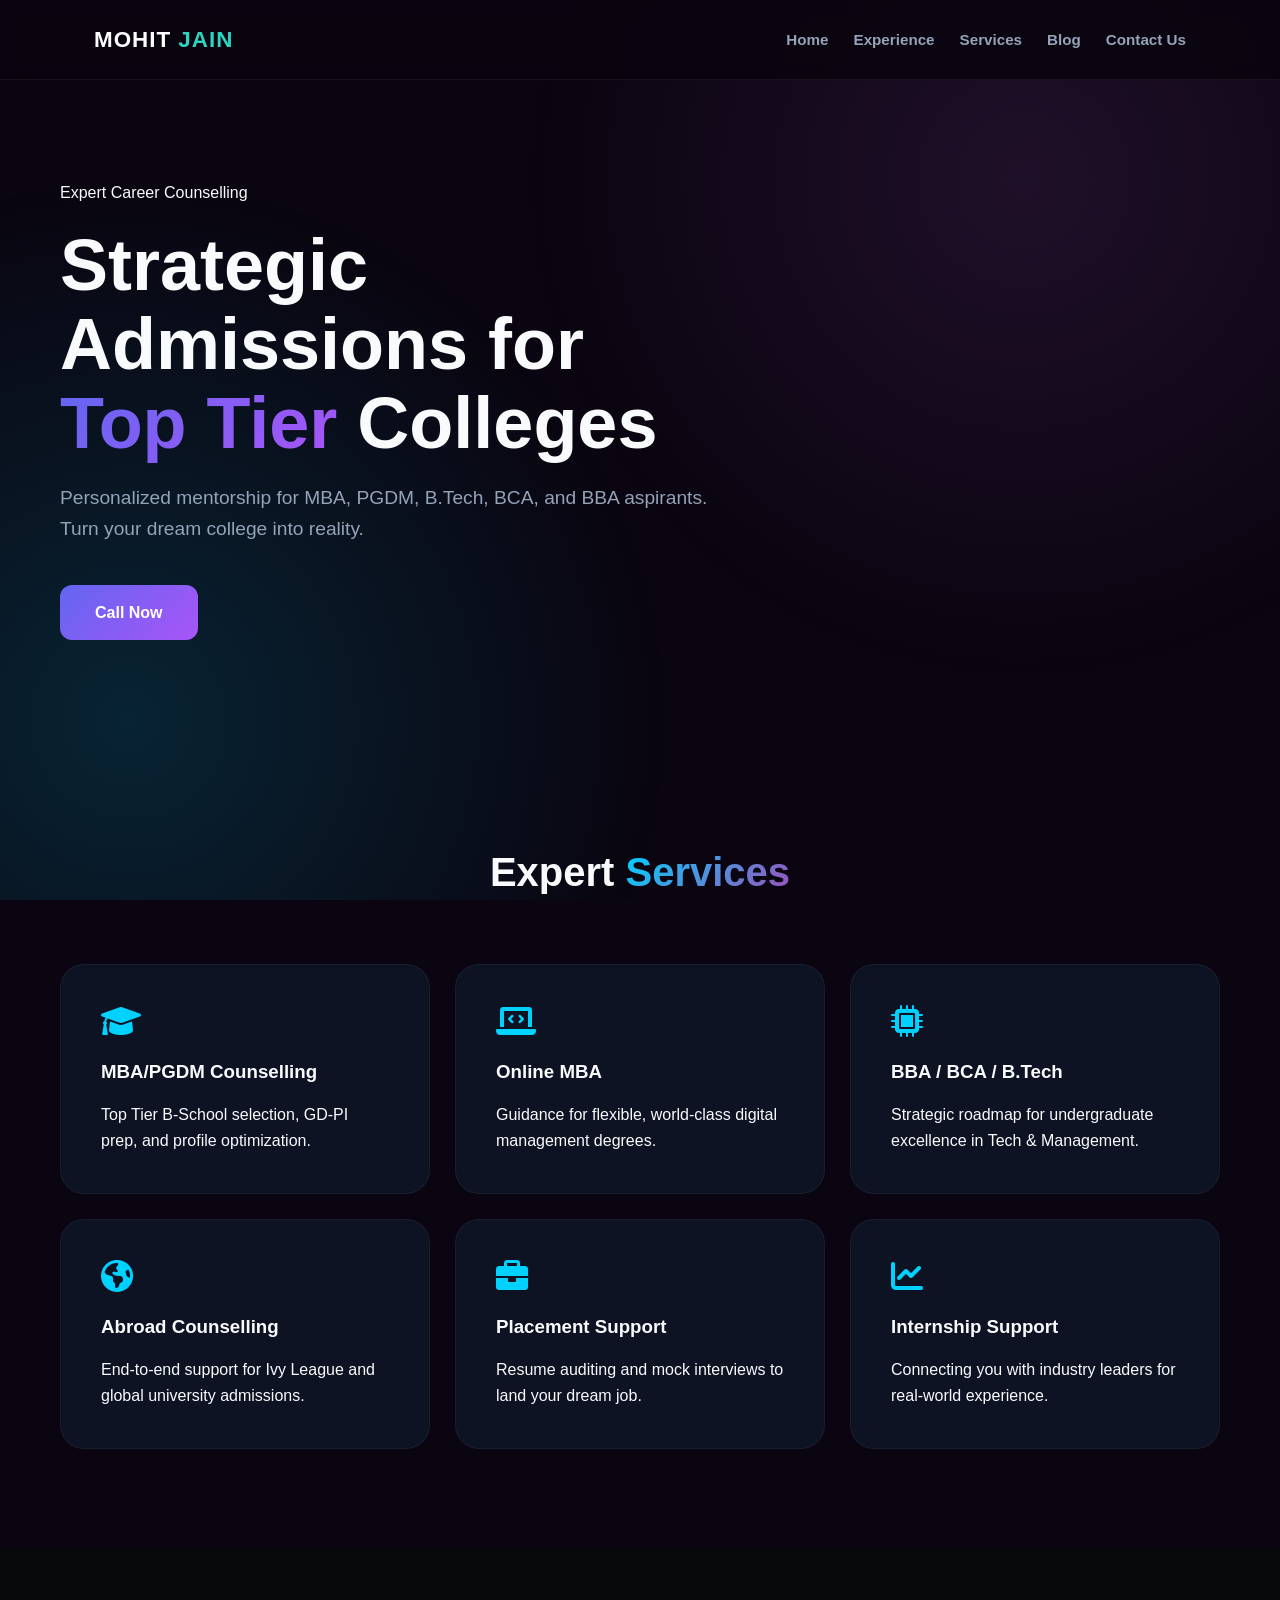
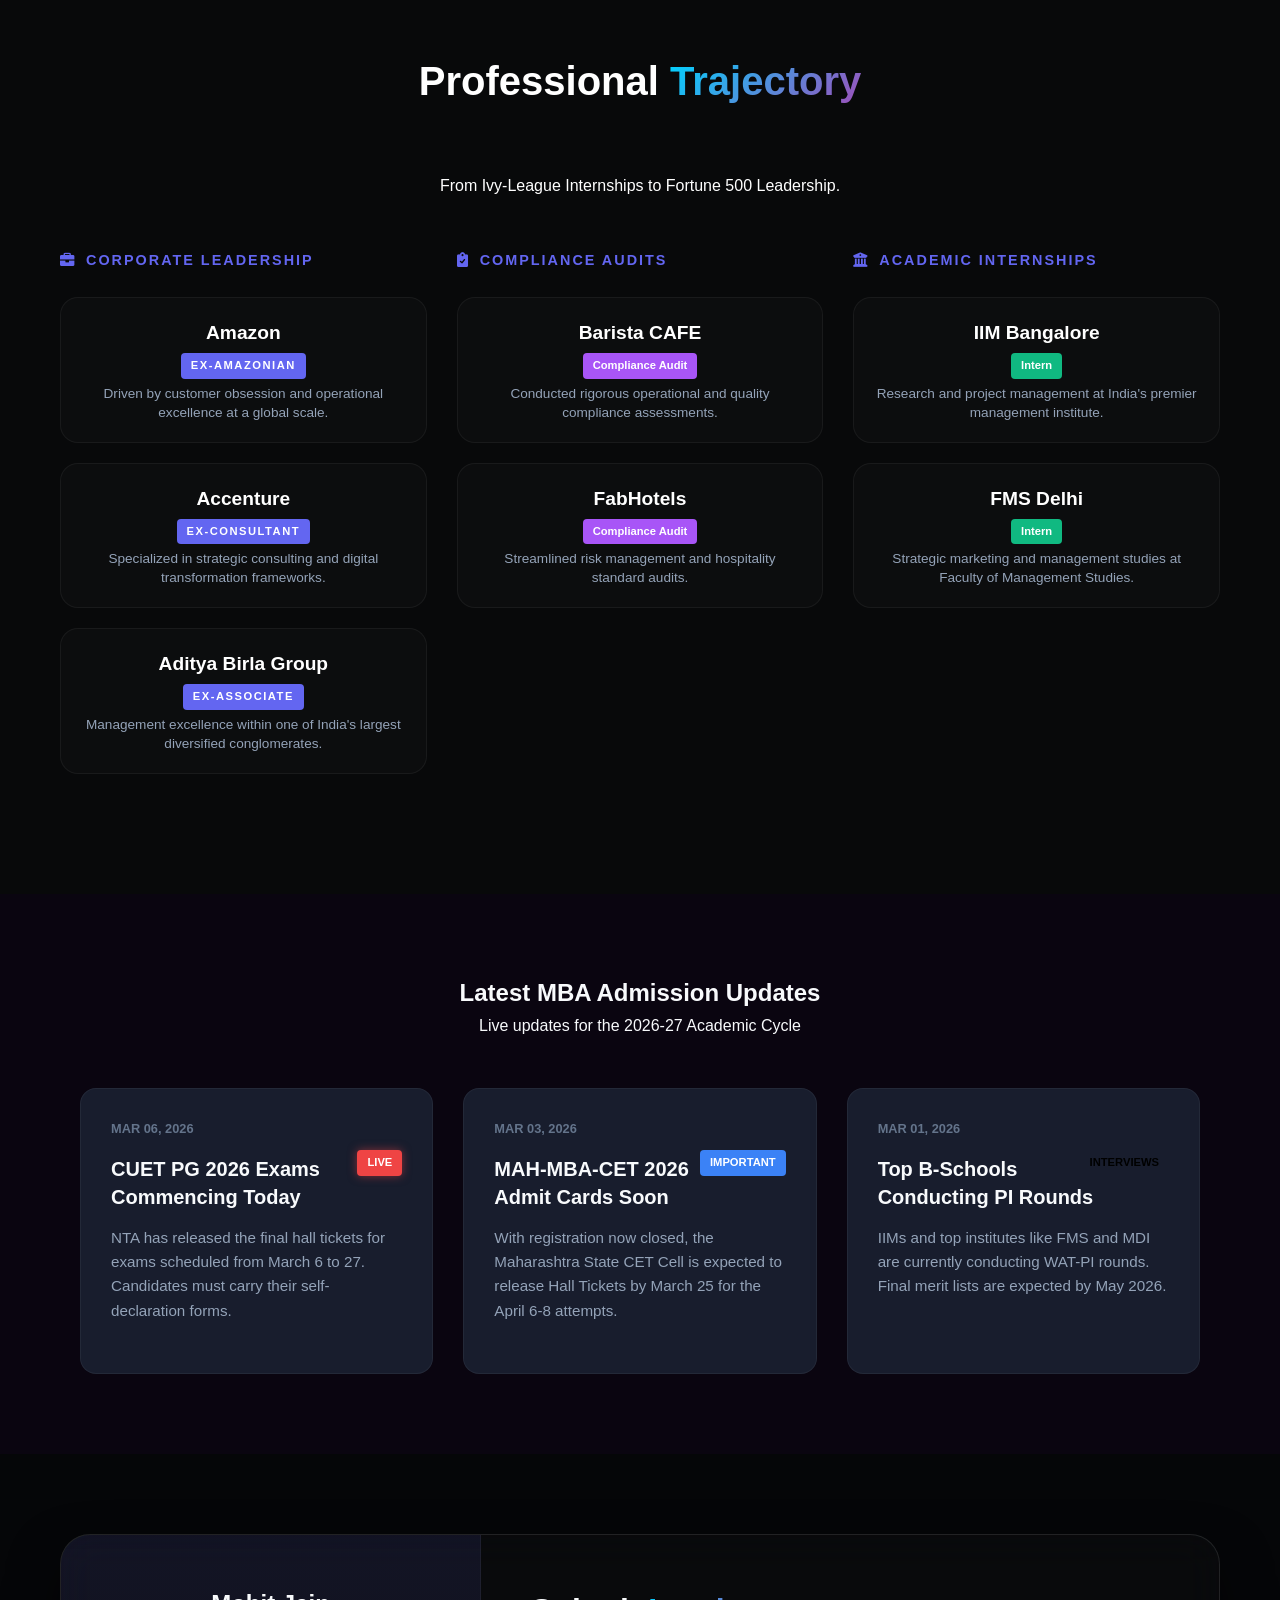
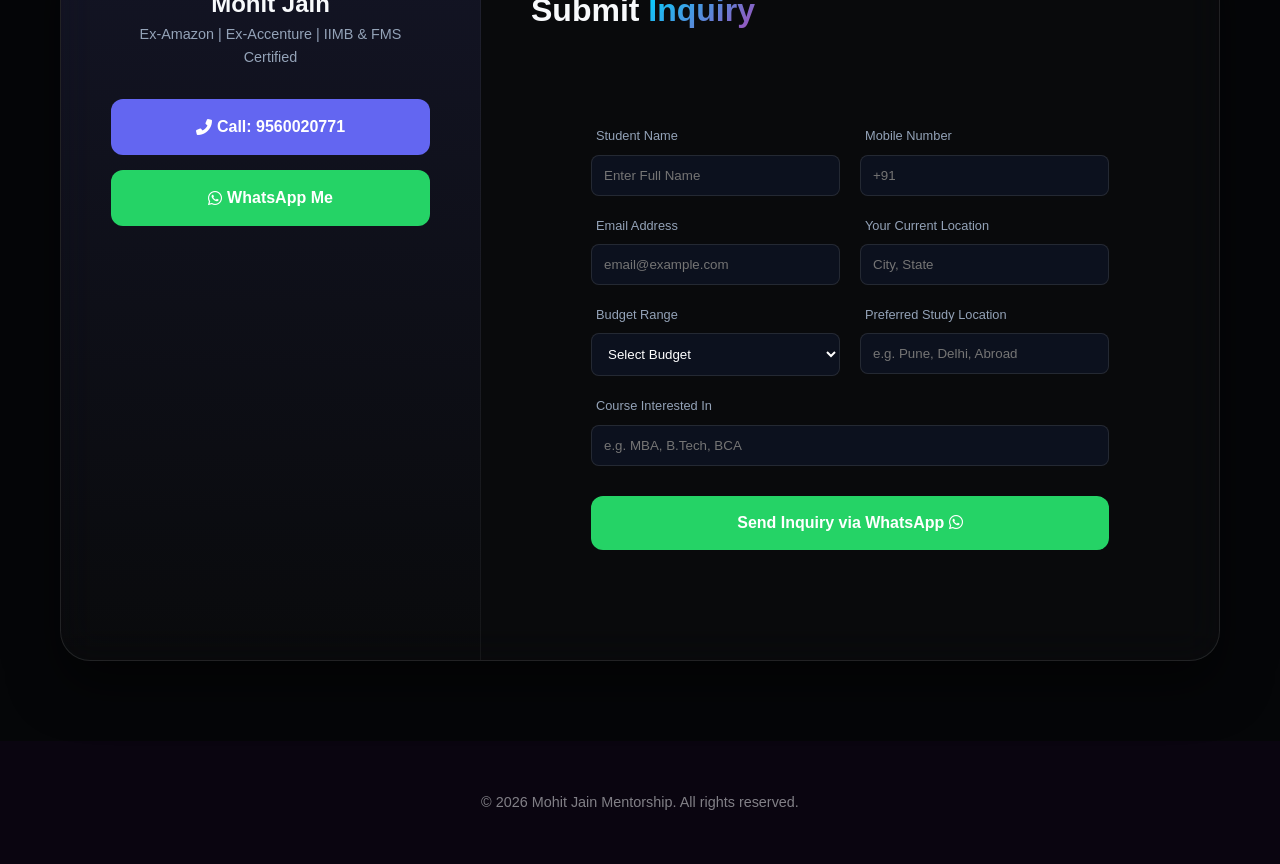
==== index.html @ 90577b5c "Update index.html" ====
<!DOCTYPE html>
<html lang="en">
    <head>

<meta name="google-site-verification" content="VtbkyLQbm3-zmRTog4x3I3AQOaRgI71Yr7SW2lyoCfs" />    <meta charset="UTF-8">
    <meta name="viewport" content="width=device-width, initial-scale=1.0">
    <link rel="stylesheet" href="style.css">
</head>
<head>
   <meta charset="UTF-8">
    <meta name="viewport" content="width=device-width, initial-scale=1.0">
    
    <title>Mohit Jain | MBA Admission Counselling 2026</title>
    <meta name="description" content="Expert MBA admission counselling by Mohit Jain. Get latest updates on CUET PG, MHCET, and top colleges in Jaipur & Gurgaon. Start your MBA journey today!">
    
    <link rel="stylesheet" href="style.css">
</head>
<body>
    </body>
</html>

        <!-- Open Graph -->
        <meta property="og:title" content="Mohit Jain | PTop MBA Admissions Mentor & Counselling 2026`>
        <meta property="og:description" content="Personalized admissions mentorship for MBA, PGDM, B.Tech and BBA aspirants.">
        <meta property="og:image" content="assets/og-home.png">
        <meta property="og:url" content="https://example.com/">
        <meta property="og:type" content="website">

        <!-- Twitter Card -->
        <meta name="twitter:card" content="summary_large_image">
        <meta name="twitter:title" content="Mohit Jain | Top MBA Admissions Mentor & Counselling 2026`">
        <meta name="twitter:description" content="Personalized admissions mentorship for MBA, PGDM, B.Tech and BBA aspirants.">
        <meta name="twitter:image" content="assets/og-home.png">

        <!-- JSON-LD Person -->
        <script type="application/ld+json">
        {
            "@context": "https://schema.org",
            "@type": "Person",
            "name": "Mohit Jain",
            "url": "https://example.com",
            "jobTitle": "Admissions Mentor",
            "sameAs": ["https://www.linkedin.com/in/your-profile"]
        }
        </script>
</head>

    
      <nav class="navbar">
    <div class="nav-container">
        <a href="#home" class="logo">MOHIT<span> JAIN</span></a>

        <div class="menu-btn" id="menu-btn">
            <div class="menu-btn__burger"></div>
        </div>

        <ul class="nav-links" id="nav-links">
            <li><a href="#home" class="nav-item">Home</a></li>
            <li><a href="#experience" class="nav-item">Experience</a></li>
            <li><a href="#services" class="nav-item">Services</a></li>
            <li><a href="blog.html" class="nav-item">Blog</a></li>
            <li><a href="#contact" class="nav-item">Contact Us</a></li>
        </ul>
    </div>
</nav>

<div class="overlay" id="overlay"></div>


    <header id="home" class="hero">
        <div class="container hero-grid">
            <div class="hero-text">
                <span class="badge">Expert Career Counselling</span>
                <h1>Strategic Admissions for <span class="gradient-text">Top Tier</span> Colleges</h1>
                <p>Personalized mentorship for MBA, PGDM, B.Tech, BCA, and BBA aspirants. Turn your dream college into reality.</p>
                <div class="cta-group">
                    <a href="tel:9560020771" class="btn-main">Call Now</a>
                </div>
           
            </div>
        </div>
    </header>

    <!DOCTYPE html>
<html lang="en">
<head>
    <meta charset="UTF-8">
    <meta name="viewport" content="width=device-width, initial-scale=1.0">
    <title>Mohit Jain | Elite Admissions Mentor</title>
    <link rel="stylesheet" href="style.css">
    <link href="https://cdnjs.cloudflare.com/ajax/libs/font-awesome/6.0.0/css/all.min.css" rel="stylesheet">
</head>
<body>
    
    <div class="glow-overlay"></div>
    <section id="services" class="services">
        <div class="container">
            <h2 class="section-title">Expert <span class="text-gradient">Services</span></h2>
            <div class="service-grid">
                <div class="service-card">
                    <i class="fas fa-graduation-cap"></i>
                    <h3>MBA/PGDM Counselling</h3>
                    <p>Top Tier B-School selection, GD-PI prep, and profile optimization.</p>
                </div>
                <div class="service-card">
                    <i class="fas fa-laptop-code"></i>
                    <h3>Online MBA</h3>
                    <p>Guidance for flexible, world-class digital management degrees.</p>
                </div>
                <div class="service-card">
                    <i class="fas fa-microchip"></i>
                    <h3>BBA / BCA / B.Tech</h3>
                    <p>Strategic roadmap for undergraduate excellence in Tech & Management.</p>
                </div>
                <div class="service-card">
                    <i class="fas fa-globe-americas"></i>
                    <h3>Abroad Counselling</h3>
                    <p>End-to-end support for Ivy League and global university admissions.</p>
                </div>
                <div class="service-card">
                    <i class="fas fa-briefcase"></i>
                    <h3>Placement Support</h3>
                    <p>Resume auditing and mock interviews to land your dream job.</p>
                </div>
                <div class="service-card">
                    <i class="fas fa-chart-line"></i>
                    <h3>Internship Support</h3>
                    <p>Connecting you with industry leaders for real-world experience.</p>
                </div>
            </div>
        </div>
    </section>
<section id="experience" class="exp-section">
    <div class="container">
        <div class="section-header">
            <h2 class="section-title">Professional <span class="text-gradient">Trajectory</span></h2>
            <p>From Ivy-League Internships to Fortune 500 Leadership.</p>
        </div>

        <div class="exp-container">
            <div class="exp-group">
                <h3 class="group-label"><i class="fas fa-briefcase"></i> Corporate Leadership</h3>
                
                <div class="exp-card glass">
                    <div class="exp-info">
                        <h4>Amazon</h4>
                        <span class="role-tag">Ex-Amazonian</span>
                        <p>Driven by customer obsession and operational excellence at a global scale.</p>
                    </div>
                </div>

                <div class="exp-card glass">
                    <div class="exp-info">
                        <h4>Accenture</h4>
                        <span class="role-tag">Ex-Consultant</span>
                        <p>Specialized in strategic consulting and digital transformation frameworks.</p>
                    </div>
                </div>

                <div class="exp-card glass">
                    <div class="exp-info">
                        <h4>Aditya Birla Group</h4>
                        <span class="role-tag">Ex-Associate</span>
                        <p>Management excellence within one of India's largest diversified conglomerates.</p>
                    </div>
                </div>
            </div>

            <div class="exp-group">
                <h3 class="group-label"><i class="fas fa-clipboard-check"></i> Compliance Audits</h3>
                
                <div class="exp-card glass">
                    <div class="exp-info">
                        <h4>Barista CAFE</h4>
                        <span class="audit-tag">Compliance Audit</span>
                        <p>Conducted rigorous operational and quality compliance assessments.</p>
                    </div>
                </div>

                <div class="exp-card glass">
                    <div class="exp-info">
                        <h4>FabHotels</h4>
                        <span class="audit-tag">Compliance Audit</span>
                        <p>Streamlined risk management and hospitality standard audits.</p>
                    </div>
                </div>
            </div>

            <div class="exp-group">
                <h3 class="group-label"><i class="fas fa-university"></i> Academic Internships</h3>
                
                <div class="exp-card glass">
                    <div class="exp-info">
                        <h4>IIM Bangalore</h4>
                        <span class="intern-tag">Intern</span>
                        <p>Research and project management at India's premier management institute.</p>
                    </div>
                </div>

                <div class="exp-card glass">
                    <div class="exp-info">
                        <h4>FMS Delhi</h4>
                        <span class="intern-tag">Intern</span>
                        <p>Strategic marketing and management studies at Faculty of Management Studies.</p>
                    </div>
                </div>
            </div>

        </div>
    </div>
</section>

<section id="news" class="news-section">
    <div class="container">
        <div class="news-title">
            <h2>Latest MBA Admission Updates</h2>
            <p>Live updates for the 2026-27 Academic Cycle</p>
        </div>

        <div class="news-grid">
            <div class="news-card">
                <div class="news-date">MAR 06, 2026</div>
                <span class="news-tag urgent">Live</span>
                <h3>CUET PG 2026 Exams Commencing Today</h3>
                <p>NTA has released the final hall tickets for exams scheduled from March 6 to 27. Candidates must carry their self-declaration forms.</p>
            </div>

            <div class="news-card">
                <div class="news-date">MAR 03, 2026</div>
                <span class="news-tag info">Important</span>
                <h3>MAH-MBA-CET 2026 Admit Cards Soon</h3>
                <p>With registration now closed, the Maharashtra State CET Cell is expected to release Hall Tickets by March 25 for the April 6-8 attempts.</p>
            </div>

            <div class="news-card">
                <div class="news-date">MAR 01, 2026</div>
                <span class="news-tag interview">Interviews</span>
                <h3>Top B-Schools Conducting PI Rounds</h3>
                <p>IIMs and top institutes like FMS and MDI are currently conducting WAT-PI rounds. Final merit lists are expected by May 2026.</p>
            </div>
        </div>
    </div>
                </div>
            </div>

        </div>
    </div>
</section>
</body>

</html>


<section id="contact" class="contact-section">
    <div class="container">
        <div class="glass-wrapper">
            
            <div class="mentor-sidebar">
                <div class="mentor-profile-img">
                </div>
                
                <h2>Mohit Jain</h2>
                <p class="mentor-tag">Ex-Amazon | Ex-Accenture | IIMB & FMS Certified</p>
                
                <div class="action-buttons">
                    <a href="tel:9560020771" class="btn-call">
                        <i class="fas fa-phone-alt"></i> Call: 9560020771
                    </a>
                    <a href="https://wa.me/919560020771" class="btn-whatsapp">
                        <i class="fab fa-whatsapp"></i> WhatsApp Me
                    </a>
                </div>
            </div>

            <div class="form-container">
                <h3>Submit <span class="text-gradient">Inquiry</span></h3>
                <form id="inquiryForm" class="inquiry-form">
                    <div class="form-grid">
                        <div class="input-group">
                            <label>Student Name</label>
                            <input type="text" id="name" placeholder="Enter Full Name" required>
                        </div>
                        <div class="input-group">
                            <label>Mobile Number</label>
                            <input type="tel" id="mobile" placeholder="+91" required>
                        </div>
                        <div class="input-group">
                            <label>Email Address</label>
                            <input type="email" id="email" placeholder="email@example.com" required>
                        </div>
                        <div class="input-group">
                            <label>Your Current Location</label>
                            <input type="text" id="location" placeholder="City, State" required>
                        </div>
                        <div class="input-group">
                            <label>Budget Range</label>
                            <select id="budget" required>
                                <option value="" disabled selected>Select Budget</option>
                                <option value="0-5 LACS">0 - 5 LACS</option>
                                <option value="5-10 LACS">5 - 10 LACS</option>
                                <option value="10 LACS AND ABOVE">10 LACS AND ABOVE</option>
                            </select>
                        </div>
                        <div class="input-group">
                            <label>Preferred Study Location</label>
                            <input type="text" id="prefLocation" placeholder="e.g. Pune, Delhi, Abroad">
                        </div>
                    </div>
                    <div class="input-group full-width">
                        <label>Course Interested In</label>
                        <input type="text" id="course" placeholder="e.g. MBA, B.Tech, BCA" required>
                    </div>

                    <button type="button" onclick="sendWhatsApp()" class="btn-submit">
                        Send Inquiry via WhatsApp <i class="fab fa-whatsapp"></i>
                    </button>
                </form>
            </div>

        </div>
    </div>
</section>

<script>
function sendWhatsApp() {
    const name = document.getElementById('name').value;
    const mobile = document.getElementById('mobile').value;
    const email = document.getElementById('email').value;
    const location = document.getElementById('location').value;
    const budget = document.getElementById('budget').value;
    const prefLocation = document.getElementById('prefLocation').value;
    const course = document.getElementById('course').value;

    if(!name || !mobile || !course) {
        alert("Please fill in the required fields.");
        return;
    }

    const message = `*New Inquiry for Mohit Jain*%0A` +
                    `----------------------------%0A` +
                    `*Name:* ${name}%0A` +
                    `*Mobile:* ${mobile}%0A` +
                    `*Email:* ${email}%0A` +
                    `*Location:* ${location}%0A` +
                    `*Budget:* ${budget}%0A` +
                    `*Pref. Location:* ${prefLocation}%0A` +
                    `*Course:* ${course}`;

    window.open(`https://wa.me/919560020771?text=${message}`, '_blank');
}


</script>
    <footer>
        <p>&copy; 2026 Mohit Jain Mentorship. All rights reserved.</p>
    </footer>

</body>
</html>
---- style.css ----
:root {
    --bg-dark: #0f172a;
    --card-bg: rgba(30, 41, 59, 0.7);
    --primary: #6366f1;
    --secondary: #a855f7;
    --text-main: #f1f5f9;
    --accent-gradient: linear-gradient(135deg, #6366f1 0%, #a855f7 100%);
}

* {
    margin: 0; padding: 0; box-sizing: border-box;
    font-family: 'Inter', sans-serif;
}

body {
    background-color: var(--bg-dark);
    color: var(--text-main);
    overflow-x: hidden;
}

/* Background Animation */
.bg-glow {
    position: fixed;
    top: 0; left: 0; width: 100%; height: 100%;
    background: radial-gradient(circle at 50% 50%, #1e1b4b 0%, #0f172a 100%);
    z-index: -1;
}

.container { max-width: 1200px; margin: auto; padding: 0 20px; }

/* Navbar */
.navbar {
    padding: 20px 0;
    backdrop-filter: blur(10px);
    border-bottom: 1px solid rgba(255,255,255,0.1);
    position: sticky; top: 0; z-index: 1000;
}

.nav-flex { display: flex; justify-content: space-between; align-items: center; }
.logo { font-size: 1.5rem; font-weight: 800; letter-spacing: 2px; }
.logo span { color: var(--primary); }
.nav-links { list-style: none; display: flex; align-items: center; gap: 30px; }
.nav-links a { text-decoration: none; color: var(--text-main); font-weight: 500; transition: 0.3s; }
.nav-links a:hover { color: var(--primary); }

/* Hero Section */
.hero { padding: 100px 0; }
.hero-grid { display: grid; grid-template-columns: 1.2fr 0.8fr; gap: 50px; align-items: center; }

.gradient-text {
    background: var(--accent-gradient);
    -webkit-background-clip: text;
    -webkit-text-fill-color: transparent;
}

.hero h1 { font-size: 4rem; line-height: 1.1; margin: 20px 0; }
.hero p { font-size: 1.2rem; color: #94a3b8; margin-bottom: 40px; }

.hero-image img {
    width: 100%;
    border-radius: 30px;
    box-shadow: 0 0 50px rgba(99, 102, 241, 0.3);
    border: 1px solid rgba(255,255,255,0.1);
}

/* Buttons */
.btn-main {
    background: var(--accent-gradient);
    color: white; padding: 15px 35px;
    border-radius: 12px; text-decoration: none;
    font-weight: bold; border: none; cursor: pointer;
    display: inline-block; transition: 0.3s;
}

.btn-main:hover { transform: translateY(-3px); box-shadow: 0 10px 20px rgba(99, 102, 241, 0.4); }

/* Glass Cards */
.glass-form-container {
    background: var(--card-bg);
    backdrop-filter: blur(20px);
    border: 1px solid rgba(255,255,255,0.1);
    border-radius: 24px;
    display: flex; overflow: hidden;
    margin-top: 50px;
}

.contact-info { padding: 60px; background: rgba(99, 102, 241, 0.1); flex: 1; }
.main-form { padding: 60px; flex: 1.5; display: flex; flex-direction: column; gap: 20px; }

input, select {
    background: rgba(255,255,255,0.05);
    border: 1px solid rgba(255,255,255,0.1);
    padding: 15px; border-radius: 8px; color: white;
}

/* Stats */
.grid-3 { display: grid; grid-template-columns: repeat(3, 1fr); gap: 20px; margin: 50px 0; }
.stat-card {
    background: var(--card-bg);
    padding: 40px; text-align: center; border-radius: 20px;
    border: 1px solid rgba(255,255,255,0.05);
}
.stat-card h2 { font-size: 3rem; color: var(--primary); }

@media (max-width: 768px) {
    .hero-grid { grid-template-columns: 1fr; text-align: center; }
    .glass-form-container { flex-direction: column; }
    .hero h1 { font-size: 2.5rem; }
}:root {
    --dark-bg: #05070a;
    --card-glass: rgba(15, 23, 42, 0.8);
    --neon-blue: #00d2ff;
    --neon-purple: #9d50bb;
    --text-white: #f8fafc;
    --gradient: linear-gradient(135deg, #00d2ff 0%, #9d50bb 100%);
}

* { margin: 0; padding: 0; box-sizing: border-box; font-family: 'Segoe UI', Roboto, sans-serif; }

body {
    background-color: var(--dark-bg);
    color: var(--text-white);
    line-height: 1.6;
    overflow-x: hidden;
}

/* Background Graphics */
.glow-overlay {
    position: fixed;
    top: 0; left: 0; width: 100%; height: 100%;
    background: radial-gradient(circle at 80% 20%, rgba(157, 80, 187, 0.15) 0%, transparent 40%),
                radial-gradient(circle at 10% 80%, rgba(0, 210, 255, 0.15) 0%, transparent 40%);
    z-index: -1;
}

.container { max-width: 1200px; margin: auto; padding: 0 20px; }

/* Navbar */
.navbar {
    padding: 25px 0;
    background: rgba(5, 7, 10, 0.8);
    backdrop-filter: blur(15px);
    position: sticky; top: 0; z-index: 1000;
}
.flex-nav { display: flex; justify-content: space-between; align-items: center; }
.logo { font-size: 1.6rem; font-weight: 900; letter-spacing: 2px; }
.logo span { color: var(--neon-blue); }
.nav-links { display: flex; list-style: none; gap: 30px; align-items: center; }
.nav-links a { text-decoration: none; color: var(--text-white); font-weight: 500; transition: 0.3s; }
.nav-links a:hover { color: var(--neon-blue); }

/* Hero */
.hero { padding: 100px 0; }
.grid-hero { display: grid; grid-template-columns: 1fr 1fr; gap: 60px; align-items: center; }
.badge-ai {
    background: rgba(0, 210, 255, 0.1);
    color: var(--neon-blue);
    padding: 8px 16px; border-radius: 50px;
    font-size: 0.8rem; border: 1px solid var(--neon-blue);
}
.text-gradient { background: var(--gradient); -webkit-background-clip: text; -webkit-text-fill-color: transparent; }
.hero h1 { font-size: 4.5rem; margin: 20px 0; line-height: 1.1; }
.image-frame img {
    width: 100%; border-radius: 30px;
    box-shadow: 0 0 30px rgba(0, 210, 255, 0.2);
    border: 1px solid rgba(255,255,255,0.1);
}

/* Service Cards */
.services { padding: 100px 0; }
.section-title { text-align: center; font-size: 2.5rem; margin-bottom: 60px; }
.service-grid {
    display: grid;
    grid-template-columns: repeat(auto-fit, minmax(300px, 1fr));
    gap: 25px;
}
.service-card {
    background: var(--card-glass);
    padding: 40px; border-radius: 24px;
    border: 1px solid rgba(255,255,255,0.05);
    transition: 0.4s;
}
.service-card:hover {
    transform: translateY(-10px);
    border-color: var(--neon-blue);
    box-shadow: 0 10px 30px rgba(0, 210, 255, 0.1);
}
.service-card i { font-size: 2rem; color: var(--neon-blue); margin-bottom: 20px; }
.service-card h3 { margin-bottom: 15px; }

/* Contact Glassmorphism */
.glass-card {
    background: rgba(255, 255, 255, 0.03);
    backdrop-filter: blur(20px);
    border-radius: 30px;
    padding: 60px;
    border: 1px solid rgba(255,255,255,0.1);
}
.contact-wrapper { display: grid; grid-template-columns: 1fr 1fr; gap: 40px; }
.contact-form input {
    width: 100%; padding: 15px; margin-bottom: 20px;
    background: rgba(255,255,255,0.05);
    border: 1px solid rgba(255,255,255,0.1);
    border-radius: 10px; color: white;
}

/* Buttons */
.btn-primary {
    background: var(--gradient);
    color: white; padding: 15px 35px;
    border-radius: 12px; text-decoration: none;
    font-weight: bold; display: inline-block;
}

.btn-neon {
    border: 1px solid var(--neon-blue);
    color: var(--neon-blue);
    padding: 10px 25px; border-radius: 50px;
    text-decoration: none; transition: 0.3s;
}
.btn-neon:hover { background: var(--neon-blue); color: black; box-shadow: 0 0 20px var(--neon-blue); }

footer { text-align: center; padding: 50px; opacity: 0.5; font-size: 0.9rem; }

@media (max-width: 768px) {
    .grid-hero, .contact-wrapper { grid-template-columns: 1fr; text-align: center; }
    .hero h1 { font-size: 2.8rem; }
}
/* Contact Section Enhancements */
.contact-section { padding: 80px 0; position: relative; }

.section-header { text-align: center; margin-bottom: 50px; }

.glass-form-wrapper {
    display: flex;
    background: rgba(255, 255, 255, 0.03);
    backdrop-filter: blur(25px);
    border: 1px solid rgba(255, 255, 255, 0.1);
    border-radius: 30px;
    overflow: hidden;
    box-shadow: 0 25px 50px -12px rgba(0, 0, 0, 0.5);
}

.contact-details {
    flex: 1;
    background: linear-gradient(180deg, rgba(99, 102, 241, 0.1) 0%, transparent 100%);
    padding: 60px;
    display: flex;
    flex-direction: column;
    gap: 30px;
}

.detail-item { display: flex; align-items: center; gap: 20px; }
.detail-item i { font-size: 1.5rem; color: var(--neon-blue); }
.detail-item h4 { color: #94a3b8; font-size: 0.9rem; margin-bottom: 4px; }

/* Form Graphics */
.form-graphic { position: relative; margin-top: auto; height: 100px; }
.circle {
    position: absolute; width: 60px; height: 60px;
    background: var(--neon-blue); border-radius: 50%;
    filter: blur(40px); opacity: 0.3;
}
.pulse { animation: pulse 4s infinite; }
@keyframes pulse { 0% { transform: scale(1); } 50% { transform: scale(1.5); } 100% { transform: scale(1); } }

/* Form Layout */
.inquiry-form { flex: 2; padding: 60px; }
.form-grid {
    display: grid;
    grid-template-columns: 1fr 1fr;
    gap: 20px;
    margin-bottom: 20px;
}

.input-group label {
    display: block; font-size: 0.85rem; color: #94a3b8;
    margin-bottom: 8px; margin-left: 5px;
}

.input-group input, .input-group select {
    width: 100%;
    background: rgba(15, 23, 42, 0.6);
    border: 1px solid rgba(255, 255, 255, 0.1);
    padding: 14px; border-radius: 12px;
    color: white; outline: none; transition: 0.3s;
}

.input-group input:focus, .input-group select:focus {
    border-color: var(--neon-blue);
    box-shadow: 0 0 0 4px rgba(0, 210, 255, 0.1);
}

.full-width { margin-top: 10px; }

.btn-submit {
    width: 100%;
    background: var(--gradient);
    color: white; border: none;
    padding: 18px; border-radius: 12px;
    font-weight: bold; cursor: pointer;
    margin-top: 30px; transition: 0.3s;
}

.btn-submit:hover { transform: scale(1.02); box-shadow: 0 10px 20px rgba(0, 210, 255, 0.3); }

/* Responsive */
@media (max-width: 900px) {
    .glass-form-wrapper { flex-direction: column; }
    .form-grid { grid-template-columns: 1fr; }
}

/* Colleges page search + logo wall */
.search-section { padding: 28px 0; }
.search-wrapper { display:flex; justify-content:center; }
.college-search-input {
    width: 100%; max-width: 720px; padding: 14px 18px; border-radius: 12px;
    background: rgba(255,255,255,0.03); border: 1px solid rgba(255,255,255,0.06);
    color: #e6eef8; outline: none; font-size: 1rem;
}
.college-search-input:focus { box-shadow: 0 8px 24px rgba(0,0,0,0.6); border-color: rgba(0,210,255,0.5); }
.logo-wall { display:flex; gap:18px; flex-wrap:wrap; align-items:center; justify-content:flex-start; padding:18px 0; }
.college-item { width: 160px; height: 90px; display:flex; align-items:center; justify-content:center; background: rgba(255,255,255,0.02); border-radius: 10px; padding:10px; }
.college-item img { max-width:100%; max-height:100%; object-fit:contain; }

@media (max-width:700px) {
    .college-item { width: 48%; }
}

/* Dark theme visual enhancements for Colleges & Blog */
.dark-theme, .dark-theme body {
    background: radial-gradient(circle at 10% 10%, rgba(157,80,187,0.04), transparent 12%),
                radial-gradient(circle at 90% 85%, rgba(0,210,255,0.03), transparent 18%),
                #05060a;
    color: #e6eef8;
}

.colleges-hero {
    padding: 56px 0; margin-bottom: 18px;
    background: linear-gradient(180deg, rgba(8,12,24,0.6), rgba(6,9,18,0.65)),
                url('assets/dark-pattern.svg');
    background-size: cover; border-radius: 14px; border: 1px solid rgba(255,255,255,0.03);
}
.colleges-hero .badge-neon {
    background: linear-gradient(90deg,#00d2ff,#9d50bb);
    color: #001; padding: 8px 14px; border-radius: 999px; font-weight:700; display:inline-block;
}
.colleges-hero h1 { font-size: 2.6rem; margin-top: 12px; }
.colleges-hero p { color: #b9c7d9; margin-top: 8px; }

.search-wrapper { position: relative; max-width: 920px; margin: 0 auto; }
.college-search-input { box-shadow: 0 10px 40px rgba(0,0,0,0.6); }

.logo-wall { justify-content: center; }
.college-item { transition: transform .28s cubic-bezier(.2,.9,.3,1), box-shadow .28s; border: 1px solid rgba(255,255,255,0.03); }
.college-item:hover { transform: translateY(-8px) scale(1.04); box-shadow: 0 18px 40px rgba(0,210,255,0.06); }

.btn-back { background: linear-gradient(90deg, rgba(255,255,255,0.03), rgba(255,255,255,0.01)); border: 1px solid rgba(255,255,255,0.04); color: #dbeafe; }

/* Slightly larger logos for desktop */
@media (min-width: 900px) {
    .college-item { width: 180px; height: 100px; }
}

/* Filter controls */
.filters-wrapper { display:flex; gap:12px; justify-content:center; margin-top:14px; flex-wrap:wrap; }
.filter-label { color:#cbd5e1; font-size:0.9rem; display:flex; flex-direction:column; gap:6px; align-items:flex-start; }
.filter-select { background: rgba(255,255,255,0.03); border:1px solid rgba(255,255,255,0.06); color:#e6eef8; padding:8px 10px; border-radius:10px; min-width:140px; }
.filter-select:focus { outline:none; box-shadow:0 8px 24px rgba(0,0,0,0.6); }


/* College card visuals */
.college-card { display:flex; flex-direction:column; gap:10px; align-items:center; padding:14px; border-radius:12px; background: linear-gradient(180deg, rgba(255,255,255,0.02), rgba(255,255,255,0.015)); width:100%; height:100%; box-sizing:border-box; }
.college-thumb { width:72%; height:56px; display:flex; align-items:center; justify-content:center; }
.college-thumb img { max-width:100%; max-height:100%; filter:brightness(1.1) contrast(1.05); }
.college-caption { text-align:center; color:#e6eef8; font-weight:600; margin-top:4px; }
.college-caption .small { display:block; color:#9fb1c9; font-weight:400; font-size:0.85rem; margin-top:4px; }
.btn-explore { margin-top:6px; text-decoration:none; padding:8px 12px; border-radius:10px; background:linear-gradient(90deg,#00d2ff,#9d50bb); color:#001; font-weight:700; }
.btn-explore:hover { transform:translateY(-4px); box-shadow:0 12px 26px rgba(0,210,255,0.06); }

/* Small fallback when images missing */
.college-thumb:empty { background: linear-gradient(90deg,#0b1220,#111423); width:100%; height:56px; border-radius:8px; }


/* Experience Section with Logos */
.experience-section {
    padding: 100px 0;
    background: var(--bg-dark);
}

.experience-grid {
    display: grid;
    grid-template-columns: repeat(auto-fit, minmax(320px, 1fr));
    gap: 40px;
}

/* Glass Card with Neon Border */
.exp-card {
    padding: 40px;
    border-radius: 24px;
    display: flex;
    flex-direction: column;
    align-items: center;
    text-align: center;
    border: 1px solid rgba(255, 255, 255, 0.1);
    transition: 0.4s ease-in-out;
}

.exp-card:hover {
    transform: translateY(-15px);
    border-color: var(--primary);
    box-shadow: 0 20px 40px rgba(99, 102, 241, 0.2);
}

/* Logo container for uniformity */
.company-logo-wrapper {
    width: 150px;
    height: 100px;
    background: white; /* White background makes logos pop on dark theme */
    padding: 15px;
    border-radius: 12px;
    display: flex;
    justify-content: center;
    align-items: center;
    margin-bottom: 25px;
}

.company-logo {
    max-width: 100%;
    max-height: 100%;
    object-fit: contain;
}

.role-tag {
    display: inline-block;
    color: var(--secondary);
    font-weight: bold;
    text-transform: uppercase;
    font-size: 0.75rem;
    letter-spacing: 1.5px;
    margin-bottom: 10px;
}

.exp-info h3 {
    font-size: 1.6rem;
    margin-bottom: 15px;
    color: white;
}

.exp-info p {
    color: #94a3b8;
    line-height: 1.6;
}

/* Responsive */
@media (max-width: 768px) {
    .experience-grid { grid-template-columns: 1fr; }
}
/* Timeline Container */
.experience-section { padding: 100px 0; background: #05070a; position: relative; }

.timeline {
    position: relative;
    max-width: 1000px;
    margin: 40px auto;
}

/* The vertical line */
.timeline::after {
    content: '';
    position: absolute;
    width: 2px;
    background: var(--primary);
    top: 0; bottom: 0;
    left: 50%;
    margin-left: -1px;
}

/* Container for items */
.timeline-item {
    padding: 10px 40px;
    position: relative;
    width: 50%;
    box-sizing: border-box;
}

/* Left & Right Alignment */
.left { left: 0; }
.right { left: 50%; }

/* Dots on the timeline */
.timeline-item::after {
    content: '';
    position: absolute;
    width: 20px;
    height: 20px;
    right: -10px;
    background-color: var(--bg);
    border: 3px solid var(--primary);
    top: 30px;
    border-radius: 50%;
    z-index: 1;
}
.right::after { left: -10px; }

/* Content Cards */
.timeline-content {
    padding: 25px;
    display: flex;
    align-items: center;
    gap: 20px;
    border-radius: 20px;
}

.comp-logo {
    width: 70px; height: 70px;
    background: white;
    border-radius: 12px;
    display: flex;
    justify-content: center;
    align-items: center;
    flex-shrink: 0;
}

.comp-logo img { width: 80%; object-fit: contain; }
.comp-logo i { font-size: 2rem; color: #000; }

.status-tag {
    color: var(--primary);
    font-size: 0.7rem;
    font-weight: bold;
    text-transform: uppercase;
}

/* Mobile Responsive Timeline */
@media (max-width: 768px) {
    .timeline::after { left: 31px; }
    .timeline-item { width: 100%; padding-left: 70px; padding-right: 25px; }
    .timeline-item::after { left: 21px; }
    .right { left: 0%; }
}
/* Professional Experience Section */
.exp-section { padding: 100px 0; background: #08090a; color: white; }

.exp-container {
    display: grid;
    grid-template-columns: repeat(3, 1fr);
    gap: 30px;
    align-items: flex-start;
}

.group-label {
    font-size: 0.9rem;
    color: #6366f1;
    text-transform: uppercase;
    letter-spacing: 2px;
    margin-bottom: 25px;
    display: flex;
    align-items: center;
    gap: 10px;
}

/* Card Styling */
.exp-card {
    display: flex;
    gap: 20px;
    padding: 20px;
    border-radius: 18px;
    margin-bottom: 20px;
    background: rgba(255, 255, 255, 0.02);
    border: 1px solid rgba(255, 255, 255, 0.05);
    transition: 0.3s ease;
}

.exp-card:hover {
    background: rgba(255, 255, 255, 0.05);
    border-color: #6366f1;
    transform: translateX(10px);
}

/* Icon & Logo Boxes */
.comp-icon {
    width: 60px; height: 60px;
    border-radius: 12px;
    flex-shrink: 0;
    display: flex; align-items: center; justify-content: center;
    background: white; padding: 10px;
}

.comp-icon img { width: 100%; object-fit: contain; }
.comp-icon i { font-size: 1.8rem; }

/* Company Specific Accents */
.amazon-color { background: #232f3e; color: #ff9900; }
.accenture-color, .birla-color, .iim-bg, .fms-bg { background: white; }

/* Status Tags */
.role-tag, .audit-tag, .intern-tag {
    font-size: 0.7rem;
    font-weight: bold;
    padding: 4px 10px;
    border-radius: 4px;
    display: inline-block;
    margin-bottom: 5px;
}

.role-tag { background: #6366f1; color: white; }
.audit-tag { background: #a855f7; color: white; }
.intern-tag { background: #10b981; color: white; }

.exp-info h4 { font-size: 1.2rem; margin-bottom: 2px; }
.exp-info p { font-size: 0.85rem; color: #94a3b8; line-height: 1.4; }

/* Responsive Mobile Layout */
@media (max-width: 1024px) {
    .exp-container { grid-template-columns: 1fr; }
}
/* Inquiry Section Styling */
.contact-section { padding: 80px 0; background: #050608; }

.glass-wrapper {
    display: flex;
    background: rgba(255, 255, 255, 0.02);
    backdrop-filter: blur(20px);
    border: 1px solid rgba(255, 255, 255, 0.1);
    border-radius: 30px;
    overflow: hidden;
    box-shadow: 0 25px 50px rgba(0, 0, 0, 0.5);
}

/* Left Sidebar */
.mentor-sidebar {
    flex: 1;
    background: linear-gradient(180deg, rgba(99, 102, 241, 0.1) 0%, transparent 100%);
    padding: 50px;
    text-align: center;
    border-right: 1px solid rgba(255, 255, 255, 0.05);
}

.mentor-profile-img img {
    width: 150px; height: 150px;
    border-radius: 50%;
    border: 3px solid #6366f1;
    margin-bottom: 20px;
    object-fit: cover;
}

.mentor-tag { color: #94a3b8; font-size: 0.9rem; margin-bottom: 30px; }

.action-buttons { display: flex; flex-direction: column; gap: 15px; }

.btn-call, .btn-whatsapp {
    padding: 15px; border-radius: 12px;
    text-decoration: none; font-weight: bold;
    display: flex; align-items: center; justify-content: center; gap: 5px;
}

.btn-call { background: #6366f1; color: white; }
.btn-whatsapp { background: #25d366; color: white; }

/* Right Form */
.form-container { flex: 2; padding: 50px; }
.form-container h3 { font-size: 2rem; margin-bottom: 30px; }

.form-grid {
    display: grid;
    grid-template-columns: 1fr 1fr;
    gap: 20px;
}

.input-group label { display: block; color: #94a3b8; font-size: 0.8rem; margin-bottom: 8px; }
.input-group input, .input-group select {
    width: 100%; background: rgba(15, 23, 42, 0.6);
    border: 1px solid rgba(255, 255, 255, 0.1);
    padding: 12px; border-radius: 8px; color: white;
}

.btn-submit {
    width: 100%; background: #25d366; color: white;
    border: none; padding: 18px; border-radius: 12px;
    font-weight: bold; font-size: 1rem; margin-top: 30px; cursor: pointer;
}

@media (max-width: 900px) {
    .glass-wrapper { flex-direction: column; }
    .form-grid { grid-template-columns: 1fr; }
}

/* Results / College listing (MBA) */
.results-hero { padding: 28px 0 8px; }
.results-title { font-size: 1.8rem; margin-bottom: 6px; background: var(--gradient); -webkit-background-clip: text; -webkit-text-fill-color: transparent; }
.college-results { padding: 20px 0 60px; }
.college-list { display: grid; grid-template-columns: 1fr; gap: 18px; }

article.college-card {
    display: flex; align-items: center; justify-content: space-between;
    gap: 20px; padding: 18px; border-radius: 14px;
    background: linear-gradient(180deg, rgba(255,255,255,0.02), rgba(255,255,255,0.01));
    border: 1px solid rgba(255,255,255,0.04);
    transition: transform .25s ease, box-shadow .25s ease;
}
article.college-card:hover { transform: translateY(-6px); box-shadow: 0 18px 40px rgba(0,210,255,0.06); }

.card-left { flex: 1 1 60%; }
.college-name { font-size: 1.1rem; margin-bottom: 6px; color: var(--text-white); }
.college-meta { color: #94a3b8; font-size: 0.9rem; margin-bottom: 8px; }
.college-desc { color: #cbd5e1; font-size: 0.95rem; }

.card-right { flex: 0 0 220px; display:flex; flex-direction:column; align-items:flex-end; gap:10px; }
.college-cutoff { color: #94a3b8; font-size: 0.9rem; }
.result-actions .btn-explore { padding:10px 14px; border-radius:10px; font-weight:700; }

.muted { color: #9fb1c9; }

@media (max-width: 900px) {
    article.college-card { flex-direction: column; align-items: flex-start; }
    .card-right { align-items: flex-start; width:100%; }
}
/* Dark Theme & Zero Spacing Setup */
:root {
    --bg-dark: #0f172a;
    --card-dark: #1e293b;
    --accent: #6366f1;
    --text-white: #f8fafc;
}

.navbar {
    background: var(--bg-dark);
    padding: 10px 5%;
    position: sticky;
    top: 0;
    z-index: 1000;
    border-bottom: 1px solid rgba(255,255,255,0.05);
}

.nav-container {
    display: flex;
    justify-content: space-between;
    align-items: center;
    max-width: 1200px;
    margin: 0 auto;
}

.logo {
    color: var(--text-white);
    font-weight: 800;
    font-size: 1.2rem;
    letter-spacing: 1px;
}

/* --- Search Bar Graphics --- */
.search-box {
    display: flex;
    background: var(--card-dark);
    border-radius: 8px;
    padding: 5px 12px;
    border: 1px solid rgba(255,255,255,0.1);
    margin: 0 15px;
    flex: 1;
    max-width: 300px;
}

.search-box input {
    background: transparent;
    border: none;
    color: white;
    outline: none;
    width: 100%;
    font-size: 0.9rem;
}

.search-box button {
    background: transparent;
    border: none;
    color: var(--accent);
    cursor: pointer;
}

/* --- Navigation Menu --- */
.nav-menu {
    display: flex;
    list-style: none;
    gap: 20px;
}

.nav-menu a {
    text-decoration: none;
    color: #94a3b8;
    font-weight: 500;
    font-size: 0.95rem;
    transition: 0.3s;
}

.nav-menu a:hover {
    color: var(--accent);
}

/* --- Mobile Logic --- */
.menu-toggle {
    display: none;
}

.hamburger {
    display: none;
    cursor: pointer;
    flex-direction: column;
    gap: 5px;
}

.hamburger span {
    width: 25px;
    height: 2px;
    background: white;
    transition: 0.3s;
}

@media (max-width: 768px) {
    .hamburger { display: flex; }
    
    .nav-menu {
        position: fixed;
        top: 60px;
        left: -100%;
        width: 100%;
        height: 100vh;
        background: var(--bg-dark);
        flex-direction: column;
        align-items: center;
        padding-top: 50px;
        transition: 0.4s ease-in-out;
    }

    /* Show menu when checkbox is clicked */
    .menu-toggle:checked ~ .nav-menu {
        left: 0;
    }

    /* Animate Hamburger to 'X' */
    .menu-toggle:checked ~ .hamburger span:nth-child(1) { transform: rotate(45deg) translate(5px, 5px); }
    .menu-toggle:checked ~ .hamburger span:nth-child(2) { opacity: 0; }
    .menu-toggle:checked ~ .hamburger span:nth-child(3) { transform: rotate(-45deg) translate(5px, -5px); }

    .search-box {
        max-width: 150px; /* Shrink search on mobile to save space */
    }
}
.footer-dark {
    background: #0f172a;
    padding: 50px 10%;
    border-top: 1px solid rgba(255, 255, 255, 0.1);
}

.follow-box {
    max-width: 400px;
    margin: 0 auto;
    text-align: center;
}

.footer-form {
    display: flex;
    flex-direction: column;
    gap: 15px;
    margin-top: 20px;
}

.footer-form input {
    background: #1e293b;
    border: 1px solid #334155;
    padding: 12px;
    border-radius: 8px;
    color: white;
    outline: none;
}

.footer-form input:focus {
    border-color: #6366f1;
}

.follow-btn {
    background: #25d366; /* WhatsApp Green */
    color: white;
    padding: 14px;
    border: none;
    border-radius: 8px;
    font-weight: 700;
    cursor: pointer;
    transition: 0.3s;
}

.follow-btn:hover {
    background: #128c7e;
    transform: translateY(-2px);
}
/* Navbar Styling */
.navbar {
    background-color: #0a0510; /* Plum Noir */
    padding: 20px 5%;
    position: sticky;
    top: 0;
    z-index: 1000;
    border-bottom: 1px solid rgba(255, 255, 255, 0.05);
}

.nav-container {
    max-width: 1200px;
    margin: 0 auto;
    display: flex;
    justify-content: space-between;
    align-items: center;
}

/* Logo Styling */
.logo {
    font-size: 1.5rem;
    font-weight: 900;
    color: #ffffff;
    text-decoration: none; /* Removes the underline */
    letter-spacing: 1px;
    transition: 0.3s ease;
    text-transform: uppercase;
}

.logo span {
    color: #2dd4bf; /* Teal Accent */
}

/* Hover effect to show interactivity */
.logo:hover {
    opacity: 0.8;
    transform: scale(1.02);
}

/* Nav Links Styling */
.nav-links {
    display: flex;
    list-style: none;
    gap: 30px;
}

.nav-links a {
    color: #94a3b8;
    text-decoration: none;
    font-weight: 600;
    font-size: 0.95rem;
    transition: 0.3s;
}

.nav-links a:hover {
    color: #2dd4bf;
}

/* Mobile Responsiveness */
@media (max-width: 768px) {
    .nav-links {
        display: none; /* Hide links on mobile to save space */
    }
}
/* Desktop Navbar Base */
.navbar {
    height: 80px;
    background: #0a0510;
    display: flex;
    align-items: center;
    position: sticky;
    top: 0;
    z-index: 2000;
}

.nav-container {
    width: 100%;
    max-width: 1200px;
    margin: 0 auto;
    display: flex;
    justify-content: space-between;
    padding: 0 40px;
}

.nav-links {
    display: flex;
    list-style: none;
    gap: 30px;
}

.nav-item {
    color: white;
    text-decoration: none;
    font-weight: 500;
}

/* --- Mobile Side Menu Logic --- */
@media (max-width: 768px) {
    .nav-links {
        position: fixed;
        top: 0;
        right: -100%; /* Hidden off-screen to the right */
        width: 280px;  /* Width of the side menu */
        height: 100vh;
        background: #1a101f; /* Plum Noir background */
        flex-direction: column;
        padding: 100px 40px;
        transition: 0.4s cubic-bezier(0.77,0.2,0.05,1.0);
        z-index: 2001;
        box-shadow: -10px 0 30px rgba(0,0,0,0.5);
    }

    /* When the 'active' class is added via JS */
    .nav-links.active {
        right: 0;
    }

    .nav-item {
        font-size: 1.2rem;
        display: block;
        padding: 15px 0;
    }

    /* Hamburger Button Styling */
    .menu-btn {
        display: flex;
        justify-content: center;
        align-items: center;
        width: 40px;
        height: 40px;
        cursor: pointer;
        z-index: 2002;
    }

    .menu-btn__burger {
        width: 25px;
        height: 3px;
        background: #fff;
        border-radius: 5px;
        transition: all .5s ease-in-out;
    }
}

/* Background Overlay */
.overlay {
    position: fixed;
    top: 0;
    left: 0;
    width: 100%;
    height: 100%;
    background: rgba(0,0,0,0.7);
    visibility: hidden;
    opacity: 0;
    transition: 0.3s;
    z-index: 1999;
}

.overlay.active {
    visibility: visible;
    opacity: 1;
}

/* General Setup */
html { scroll-behavior: smooth; }
body { background: #0a0510; font-family: 'Inter', sans-serif; }

.navbar {
    height: 80px;
    background: rgba(10, 5, 16, 0.9);
    backdrop-filter: blur(10px);
    display: flex;
    align-items: center;
    position: sticky;
    top: 0;
    z-index: 2000;
    border-bottom: 1px solid rgba(255,255,255,0.05);
}

.nav-container {
    width: 100%;
    max-width: 1200px;
    margin: 0 auto;
    display: flex;
    justify-content: space-between;
    align-items: center;
    padding: 0 30px;
}

.logo { color: white; text-decoration: none; font-weight: 900; font-size: 1.4rem; }
.logo span { color: #2dd4bf; }

.nav-links { display: flex; list-style: none; gap: 25px; }
.nav-item { color: #94a3b8; text-decoration: none; font-weight: 500; transition: 0.3s; }
.nav-item:hover { color: #2dd4bf; }

/* Mobile Sidebar & Glassmorphism */
@media (max-width: 768px) {
    .nav-links {
        position: fixed;
        top: 0;
        right: -100%;
        width: 70%;
        height: 100vh;
        background: rgba(26, 16, 31, 0.8); /* Semi-transparent */
        backdrop-filter: blur(20px); /* Blur effect */
        flex-direction: column;
        padding: 100px 40px;
        transition: 0.5s cubic-bezier(0.77,0.2,0.05,1.0);
    }

    .nav-links.active { right: 0; }
    .nav-item { font-size: 1.5rem; padding: 20px 0; color: white; }

    /* Hamburger Animation */
    .menu-btn { display: flex; width: 30px; height: 30px; cursor: pointer; z-index: 2005; }
    .menu-btn__burger { width: 30px; height: 3px; background: #fff; transition: .5s; }
    .menu-btn__burger::before, .menu-btn__burger::after {
        content: ''; position: absolute; width: 30px; height: 3px; background: #fff; transition: .5s;
    }
    .menu-btn__burger::before { transform: translateY(-10px); }
    .menu-btn__burger::after { transform: translateY(10px); }

    /* X Animation */
    .menu-btn.open .menu-btn__burger { transform: translateX(-50px); background: transparent; }
    .menu-btn.open .menu-btn__burger::before { transform: rotate(45deg) translate(35px, -35px); }
    .menu-btn.open .menu-btn__burger::after { transform: rotate(-45deg) translate(35px, 35px); }
}

.overlay.active { position: fixed; top: 0; left: 0; width: 100%; height: 100%; background: rgba(0,0,0,0.6); z-index: 1999; }
/* --- News Section Styling --- */
.news-section { padding: 80px 0; background: var(--bg-color); }
.news-title { text-align: center; margin-bottom: 50px; }

.news-grid {
    display: grid;
    grid-template-columns: repeat(auto-fit, minmax(300px, 1fr));
    gap: 30px;
    padding: 0 20px;
}

.news-card {
    background: var(--card-bg);
    padding: 30px;
    border-radius: 16px;
    border: 1px solid rgba(255, 255, 255, 0.05);
    transition: transform 0.3s ease, box-shadow 0.3s ease;
    position: relative;
    overflow: hidden;
}

.news-card:hover {
    transform: translateY(-10px);
    box-shadow: 0 20px 40px rgba(0, 0, 0, 0.4);
    border-color: var(--teal);
}

.news-date { font-size: 0.8rem; color: #64748b; font-weight: 600; margin-bottom: 10px; }

/* Dynamic Tags */
.news-tag {
    font-size: 0.7rem;
    padding: 4px 10px;
    border-radius: 4px;
    font-weight: 700;
    text-transform: uppercase;
    float: right;
}
.urgent { background: #ef4444; color: white; box-shadow: 0 0 10px rgba(239, 68, 68, 0.5); }
.info { background: #3b82f6; color: white; }
.interview { background: var(--teal); color: #000; }

.news-card h3 { font-size: 1.25rem; margin: 15px 0; line-height: 1.4; color: var(--text-color); }
.news-card p { font-size: 0.95rem; color: #94a3b8; line-height: 1.6; margin-bottom: 20px; }

.read-more {
    text-decoration: none;
    color: var(--teal);
    font-weight: 600;
    font-size: 0.9rem;
    transition: 0.2s;
}
.read-more:hover { text-decoration: underline; }
---- style.css ----
:root {
    --bg-dark: #0f172a;
    --card-bg: rgba(30, 41, 59, 0.7);
    --primary: #6366f1;
    --secondary: #a855f7;
    --text-main: #f1f5f9;
    --accent-gradient: linear-gradient(135deg, #6366f1 0%, #a855f7 100%);
}

* {
    margin: 0; padding: 0; box-sizing: border-box;
    font-family: 'Inter', sans-serif;
}

body {
    background-color: var(--bg-dark);
    color: var(--text-main);
    overflow-x: hidden;
}

/* Background Animation */
.bg-glow {
    position: fixed;
    top: 0; left: 0; width: 100%; height: 100%;
    background: radial-gradient(circle at 50% 50%, #1e1b4b 0%, #0f172a 100%);
    z-index: -1;
}

.container { max-width: 1200px; margin: auto; padding: 0 20px; }

/* Navbar */
.navbar {
    padding: 20px 0;
    backdrop-filter: blur(10px);
    border-bottom: 1px solid rgba(255,255,255,0.1);
    position: sticky; top: 0; z-index: 1000;
}

.nav-flex { display: flex; justify-content: space-between; align-items: center; }
.logo { font-size: 1.5rem; font-weight: 800; letter-spacing: 2px; }
.logo span { color: var(--primary); }
.nav-links { list-style: none; display: flex; align-items: center; gap: 30px; }
.nav-links a { text-decoration: none; color: var(--text-main); font-weight: 500; transition: 0.3s; }
.nav-links a:hover { color: var(--primary); }

/* Hero Section */
.hero { padding: 100px 0; }
.hero-grid { display: grid; grid-template-columns: 1.2fr 0.8fr; gap: 50px; align-items: center; }

.gradient-text {
    background: var(--accent-gradient);
    -webkit-background-clip: text;
    -webkit-text-fill-color: transparent;
}

.hero h1 { font-size: 4rem; line-height: 1.1; margin: 20px 0; }
.hero p { font-size: 1.2rem; color: #94a3b8; margin-bottom: 40px; }

.hero-image img {
    width: 100%;
    border-radius: 30px;
    box-shadow: 0 0 50px rgba(99, 102, 241, 0.3);
    border: 1px solid rgba(255,255,255,0.1);
}

/* Buttons */
.btn-main {
    background: var(--accent-gradient);
    color: white; padding: 15px 35px;
    border-radius: 12px; text-decoration: none;
    font-weight: bold; border: none; cursor: pointer;
    display: inline-block; transition: 0.3s;
}

.btn-main:hover { transform: translateY(-3px); box-shadow: 0 10px 20px rgba(99, 102, 241, 0.4); }

/* Glass Cards */
.glass-form-container {
    background: var(--card-bg);
    backdrop-filter: blur(20px);
    border: 1px solid rgba(255,255,255,0.1);
    border-radius: 24px;
    display: flex; overflow: hidden;
    margin-top: 50px;
}

.contact-info { padding: 60px; background: rgba(99, 102, 241, 0.1); flex: 1; }
.main-form { padding: 60px; flex: 1.5; display: flex; flex-direction: column; gap: 20px; }

input, select {
    background: rgba(255,255,255,0.05);
    border: 1px solid rgba(255,255,255,0.1);
    padding: 15px; border-radius: 8px; color: white;
}

/* Stats */
.grid-3 { display: grid; grid-template-columns: repeat(3, 1fr); gap: 20px; margin: 50px 0; }
.stat-card {
    background: var(--card-bg);
    padding: 40px; text-align: center; border-radius: 20px;
    border: 1px solid rgba(255,255,255,0.05);
}
.stat-card h2 { font-size: 3rem; color: var(--primary); }

@media (max-width: 768px) {
    .hero-grid { grid-template-columns: 1fr; text-align: center; }
    .glass-form-container { flex-direction: column; }
    .hero h1 { font-size: 2.5rem; }
}:root {
    --dark-bg: #05070a;
    --card-glass: rgba(15, 23, 42, 0.8);
    --neon-blue: #00d2ff;
    --neon-purple: #9d50bb;
    --text-white: #f8fafc;
    --gradient: linear-gradient(135deg, #00d2ff 0%, #9d50bb 100%);
}

* { margin: 0; padding: 0; box-sizing: border-box; font-family: 'Segoe UI', Roboto, sans-serif; }

body {
    background-color: var(--dark-bg);
    color: var(--text-white);
    line-height: 1.6;
    overflow-x: hidden;
}

/* Background Graphics */
.glow-overlay {
    position: fixed;
    top: 0; left: 0; width: 100%; height: 100%;
    background: radial-gradient(circle at 80% 20%, rgba(157, 80, 187, 0.15) 0%, transparent 40%),
                radial-gradient(circle at 10% 80%, rgba(0, 210, 255, 0.15) 0%, transparent 40%);
    z-index: -1;
}

.container { max-width: 1200px; margin: auto; padding: 0 20px; }

/* Navbar */
.navbar {
    padding: 25px 0;
    background: rgba(5, 7, 10, 0.8);
    backdrop-filter: blur(15px);
    position: sticky; top: 0; z-index: 1000;
}
.flex-nav { display: flex; justify-content: space-between; align-items: center; }
.logo { font-size: 1.6rem; font-weight: 900; letter-spacing: 2px; }
.logo span { color: var(--neon-blue); }
.nav-links { display: flex; list-style: none; gap: 30px; align-items: center; }
.nav-links a { text-decoration: none; color: var(--text-white); font-weight: 500; transition: 0.3s; }
.nav-links a:hover { color: var(--neon-blue); }

/* Hero */
.hero { padding: 100px 0; }
.grid-hero { display: grid; grid-template-columns: 1fr 1fr; gap: 60px; align-items: center; }
.badge-ai {
    background: rgba(0, 210, 255, 0.1);
    color: var(--neon-blue);
    padding: 8px 16px; border-radius: 50px;
    font-size: 0.8rem; border: 1px solid var(--neon-blue);
}
.text-gradient { background: var(--gradient); -webkit-background-clip: text; -webkit-text-fill-color: transparent; }
.hero h1 { font-size: 4.5rem; margin: 20px 0; line-height: 1.1; }
.image-frame img {
    width: 100%; border-radius: 30px;
    box-shadow: 0 0 30px rgba(0, 210, 255, 0.2);
    border: 1px solid rgba(255,255,255,0.1);
}

/* Service Cards */
.services { padding: 100px 0; }
.section-title { text-align: center; font-size: 2.5rem; margin-bottom: 60px; }
.service-grid {
    display: grid;
    grid-template-columns: repeat(auto-fit, minmax(300px, 1fr));
    gap: 25px;
}
.service-card {
    background: var(--card-glass);
    padding: 40px; border-radius: 24px;
    border: 1px solid rgba(255,255,255,0.05);
    transition: 0.4s;
}
.service-card:hover {
    transform: translateY(-10px);
    border-color: var(--neon-blue);
    box-shadow: 0 10px 30px rgba(0, 210, 255, 0.1);
}
.service-card i { font-size: 2rem; color: var(--neon-blue); margin-bottom: 20px; }
.service-card h3 { margin-bottom: 15px; }

/* Contact Glassmorphism */
.glass-card {
    background: rgba(255, 255, 255, 0.03);
    backdrop-filter: blur(20px);
    border-radius: 30px;
    padding: 60px;
    border: 1px solid rgba(255,255,255,0.1);
}
.contact-wrapper { display: grid; grid-template-columns: 1fr 1fr; gap: 40px; }
.contact-form input {
    width: 100%; padding: 15px; margin-bottom: 20px;
    background: rgba(255,255,255,0.05);
    border: 1px solid rgba(255,255,255,0.1);
    border-radius: 10px; color: white;
}

/* Buttons */
.btn-primary {
    background: var(--gradient);
    color: white; padding: 15px 35px;
    border-radius: 12px; text-decoration: none;
    font-weight: bold; display: inline-block;
}

.btn-neon {
    border: 1px solid var(--neon-blue);
    color: var(--neon-blue);
    padding: 10px 25px; border-radius: 50px;
    text-decoration: none; transition: 0.3s;
}
.btn-neon:hover { background: var(--neon-blue); color: black; box-shadow: 0 0 20px var(--neon-blue); }

footer { text-align: center; padding: 50px; opacity: 0.5; font-size: 0.9rem; }

@media (max-width: 768px) {
    .grid-hero, .contact-wrapper { grid-template-columns: 1fr; text-align: center; }
    .hero h1 { font-size: 2.8rem; }
}
/* Contact Section Enhancements */
.contact-section { padding: 80px 0; position: relative; }

.section-header { text-align: center; margin-bottom: 50px; }

.glass-form-wrapper {
    display: flex;
    background: rgba(255, 255, 255, 0.03);
    backdrop-filter: blur(25px);
    border: 1px solid rgba(255, 255, 255, 0.1);
    border-radius: 30px;
    overflow: hidden;
    box-shadow: 0 25px 50px -12px rgba(0, 0, 0, 0.5);
}

.contact-details {
    flex: 1;
    background: linear-gradient(180deg, rgba(99, 102, 241, 0.1) 0%, transparent 100%);
    padding: 60px;
    display: flex;
    flex-direction: column;
    gap: 30px;
}

.detail-item { display: flex; align-items: center; gap: 20px; }
.detail-item i { font-size: 1.5rem; color: var(--neon-blue); }
.detail-item h4 { color: #94a3b8; font-size: 0.9rem; margin-bottom: 4px; }

/* Form Graphics */
.form-graphic { position: relative; margin-top: auto; height: 100px; }
.circle {
    position: absolute; width: 60px; height: 60px;
    background: var(--neon-blue); border-radius: 50%;
    filter: blur(40px); opacity: 0.3;
}
.pulse { animation: pulse 4s infinite; }
@keyframes pulse { 0% { transform: scale(1); } 50% { transform: scale(1.5); } 100% { transform: scale(1); } }

/* Form Layout */
.inquiry-form { flex: 2; padding: 60px; }
.form-grid {
    display: grid;
    grid-template-columns: 1fr 1fr;
    gap: 20px;
    margin-bottom: 20px;
}

.input-group label {
    display: block; font-size: 0.85rem; color: #94a3b8;
    margin-bottom: 8px; margin-left: 5px;
}

.input-group input, .input-group select {
    width: 100%;
    background: rgba(15, 23, 42, 0.6);
    border: 1px solid rgba(255, 255, 255, 0.1);
    padding: 14px; border-radius: 12px;
    color: white; outline: none; transition: 0.3s;
}

.input-group input:focus, .input-group select:focus {
    border-color: var(--neon-blue);
    box-shadow: 0 0 0 4px rgba(0, 210, 255, 0.1);
}

.full-width { margin-top: 10px; }

.btn-submit {
    width: 100%;
    background: var(--gradient);
    color: white; border: none;
    padding: 18px; border-radius: 12px;
    font-weight: bold; cursor: pointer;
    margin-top: 30px; transition: 0.3s;
}

.btn-submit:hover { transform: scale(1.02); box-shadow: 0 10px 20px rgba(0, 210, 255, 0.3); }

/* Responsive */
@media (max-width: 900px) {
    .glass-form-wrapper { flex-direction: column; }
    .form-grid { grid-template-columns: 1fr; }
}

/* Colleges page search + logo wall */
.search-section { padding: 28px 0; }
.search-wrapper { display:flex; justify-content:center; }
.college-search-input {
    width: 100%; max-width: 720px; padding: 14px 18px; border-radius: 12px;
    background: rgba(255,255,255,0.03); border: 1px solid rgba(255,255,255,0.06);
    color: #e6eef8; outline: none; font-size: 1rem;
}
.college-search-input:focus { box-shadow: 0 8px 24px rgba(0,0,0,0.6); border-color: rgba(0,210,255,0.5); }
.logo-wall { display:flex; gap:18px; flex-wrap:wrap; align-items:center; justify-content:flex-start; padding:18px 0; }
.college-item { width: 160px; height: 90px; display:flex; align-items:center; justify-content:center; background: rgba(255,255,255,0.02); border-radius: 10px; padding:10px; }
.college-item img { max-width:100%; max-height:100%; object-fit:contain; }

@media (max-width:700px) {
    .college-item { width: 48%; }
}

/* Dark theme visual enhancements for Colleges & Blog */
.dark-theme, .dark-theme body {
    background: radial-gradient(circle at 10% 10%, rgba(157,80,187,0.04), transparent 12%),
                radial-gradient(circle at 90% 85%, rgba(0,210,255,0.03), transparent 18%),
                #05060a;
    color: #e6eef8;
}

.colleges-hero {
    padding: 56px 0; margin-bottom: 18px;
    background: linear-gradient(180deg, rgba(8,12,24,0.6), rgba(6,9,18,0.65)),
                url('assets/dark-pattern.svg');
    background-size: cover; border-radius: 14px; border: 1px solid rgba(255,255,255,0.03);
}
.colleges-hero .badge-neon {
    background: linear-gradient(90deg,#00d2ff,#9d50bb);
    color: #001; padding: 8px 14px; border-radius: 999px; font-weight:700; display:inline-block;
}
.colleges-hero h1 { font-size: 2.6rem; margin-top: 12px; }
.colleges-hero p { color: #b9c7d9; margin-top: 8px; }

.search-wrapper { position: relative; max-width: 920px; margin: 0 auto; }
.college-search-input { box-shadow: 0 10px 40px rgba(0,0,0,0.6); }

.logo-wall { justify-content: center; }
.college-item { transition: transform .28s cubic-bezier(.2,.9,.3,1), box-shadow .28s; border: 1px solid rgba(255,255,255,0.03); }
.college-item:hover { transform: translateY(-8px) scale(1.04); box-shadow: 0 18px 40px rgba(0,210,255,0.06); }

.btn-back { background: linear-gradient(90deg, rgba(255,255,255,0.03), rgba(255,255,255,0.01)); border: 1px solid rgba(255,255,255,0.04); color: #dbeafe; }

/* Slightly larger logos for desktop */
@media (min-width: 900px) {
    .college-item { width: 180px; height: 100px; }
}

/* Filter controls */
.filters-wrapper { display:flex; gap:12px; justify-content:center; margin-top:14px; flex-wrap:wrap; }
.filter-label { color:#cbd5e1; font-size:0.9rem; display:flex; flex-direction:column; gap:6px; align-items:flex-start; }
.filter-select { background: rgba(255,255,255,0.03); border:1px solid rgba(255,255,255,0.06); color:#e6eef8; padding:8px 10px; border-radius:10px; min-width:140px; }
.filter-select:focus { outline:none; box-shadow:0 8px 24px rgba(0,0,0,0.6); }


/* College card visuals */
.college-card { display:flex; flex-direction:column; gap:10px; align-items:center; padding:14px; border-radius:12px; background: linear-gradient(180deg, rgba(255,255,255,0.02), rgba(255,255,255,0.015)); width:100%; height:100%; box-sizing:border-box; }
.college-thumb { width:72%; height:56px; display:flex; align-items:center; justify-content:center; }
.college-thumb img { max-width:100%; max-height:100%; filter:brightness(1.1) contrast(1.05); }
.college-caption { text-align:center; color:#e6eef8; font-weight:600; margin-top:4px; }
.college-caption .small { display:block; color:#9fb1c9; font-weight:400; font-size:0.85rem; margin-top:4px; }
.btn-explore { margin-top:6px; text-decoration:none; padding:8px 12px; border-radius:10px; background:linear-gradient(90deg,#00d2ff,#9d50bb); color:#001; font-weight:700; }
.btn-explore:hover { transform:translateY(-4px); box-shadow:0 12px 26px rgba(0,210,255,0.06); }

/* Small fallback when images missing */
.college-thumb:empty { background: linear-gradient(90deg,#0b1220,#111423); width:100%; height:56px; border-radius:8px; }


/* Experience Section with Logos */
.experience-section {
    padding: 100px 0;
    background: var(--bg-dark);
}

.experience-grid {
    display: grid;
    grid-template-columns: repeat(auto-fit, minmax(320px, 1fr));
    gap: 40px;
}

/* Glass Card with Neon Border */
.exp-card {
    padding: 40px;
    border-radius: 24px;
    display: flex;
    flex-direction: column;
    align-items: center;
    text-align: center;
    border: 1px solid rgba(255, 255, 255, 0.1);
    transition: 0.4s ease-in-out;
}

.exp-card:hover {
    transform: translateY(-15px);
    border-color: var(--primary);
    box-shadow: 0 20px 40px rgba(99, 102, 241, 0.2);
}

/* Logo container for uniformity */
.company-logo-wrapper {
    width: 150px;
    height: 100px;
    background: white; /* White background makes logos pop on dark theme */
    padding: 15px;
    border-radius: 12px;
    display: flex;
    justify-content: center;
    align-items: center;
    margin-bottom: 25px;
}

.company-logo {
    max-width: 100%;
    max-height: 100%;
    object-fit: contain;
}

.role-tag {
    display: inline-block;
    color: var(--secondary);
    font-weight: bold;
    text-transform: uppercase;
    font-size: 0.75rem;
    letter-spacing: 1.5px;
    margin-bottom: 10px;
}

.exp-info h3 {
    font-size: 1.6rem;
    margin-bottom: 15px;
    color: white;
}

.exp-info p {
    color: #94a3b8;
    line-height: 1.6;
}

/* Responsive */
@media (max-width: 768px) {
    .experience-grid { grid-template-columns: 1fr; }
}
/* Timeline Container */
.experience-section { padding: 100px 0; background: #05070a; position: relative; }

.timeline {
    position: relative;
    max-width: 1000px;
    margin: 40px auto;
}

/* The vertical line */
.timeline::after {
    content: '';
    position: absolute;
    width: 2px;
    background: var(--primary);
    top: 0; bottom: 0;
    left: 50%;
    margin-left: -1px;
}

/* Container for items */
.timeline-item {
    padding: 10px 40px;
    position: relative;
    width: 50%;
    box-sizing: border-box;
}

/* Left & Right Alignment */
.left { left: 0; }
.right { left: 50%; }

/* Dots on the timeline */
.timeline-item::after {
    content: '';
    position: absolute;
    width: 20px;
    height: 20px;
    right: -10px;
    background-color: var(--bg);
    border: 3px solid var(--primary);
    top: 30px;
    border-radius: 50%;
    z-index: 1;
}
.right::after { left: -10px; }

/* Content Cards */
.timeline-content {
    padding: 25px;
    display: flex;
    align-items: center;
    gap: 20px;
    border-radius: 20px;
}

.comp-logo {
    width: 70px; height: 70px;
    background: white;
    border-radius: 12px;
    display: flex;
    justify-content: center;
    align-items: center;
    flex-shrink: 0;
}

.comp-logo img { width: 80%; object-fit: contain; }
.comp-logo i { font-size: 2rem; color: #000; }

.status-tag {
    color: var(--primary);
    font-size: 0.7rem;
    font-weight: bold;
    text-transform: uppercase;
}

/* Mobile Responsive Timeline */
@media (max-width: 768px) {
    .timeline::after { left: 31px; }
    .timeline-item { width: 100%; padding-left: 70px; padding-right: 25px; }
    .timeline-item::after { left: 21px; }
    .right { left: 0%; }
}
/* Professional Experience Section */
.exp-section { padding: 100px 0; background: #08090a; color: white; }

.exp-container {
    display: grid;
    grid-template-columns: repeat(3, 1fr);
    gap: 30px;
    align-items: flex-start;
}

.group-label {
    font-size: 0.9rem;
    color: #6366f1;
    text-transform: uppercase;
    letter-spacing: 2px;
    margin-bottom: 25px;
    display: flex;
    align-items: center;
    gap: 10px;
}

/* Card Styling */
.exp-card {
    display: flex;
    gap: 20px;
    padding: 20px;
    border-radius: 18px;
    margin-bottom: 20px;
    background: rgba(255, 255, 255, 0.02);
    border: 1px solid rgba(255, 255, 255, 0.05);
    transition: 0.3s ease;
}

.exp-card:hover {
    background: rgba(255, 255, 255, 0.05);
    border-color: #6366f1;
    transform: translateX(10px);
}

/* Icon & Logo Boxes */
.comp-icon {
    width: 60px; height: 60px;
    border-radius: 12px;
    flex-shrink: 0;
    display: flex; align-items: center; justify-content: center;
    background: white; padding: 10px;
}

.comp-icon img { width: 100%; object-fit: contain; }
.comp-icon i { font-size: 1.8rem; }

/* Company Specific Accents */
.amazon-color { background: #232f3e; color: #ff9900; }
.accenture-color, .birla-color, .iim-bg, .fms-bg { background: white; }

/* Status Tags */
.role-tag, .audit-tag, .intern-tag {
    font-size: 0.7rem;
    font-weight: bold;
    padding: 4px 10px;
    border-radius: 4px;
    display: inline-block;
    margin-bottom: 5px;
}

.role-tag { background: #6366f1; color: white; }
.audit-tag { background: #a855f7; color: white; }
.intern-tag { background: #10b981; color: white; }

.exp-info h4 { font-size: 1.2rem; margin-bottom: 2px; }
.exp-info p { font-size: 0.85rem; color: #94a3b8; line-height: 1.4; }

/* Responsive Mobile Layout */
@media (max-width: 1024px) {
    .exp-container { grid-template-columns: 1fr; }
}
/* Inquiry Section Styling */
.contact-section { padding: 80px 0; background: #050608; }

.glass-wrapper {
    display: flex;
    background: rgba(255, 255, 255, 0.02);
    backdrop-filter: blur(20px);
    border: 1px solid rgba(255, 255, 255, 0.1);
    border-radius: 30px;
    overflow: hidden;
    box-shadow: 0 25px 50px rgba(0, 0, 0, 0.5);
}

/* Left Sidebar */
.mentor-sidebar {
    flex: 1;
    background: linear-gradient(180deg, rgba(99, 102, 241, 0.1) 0%, transparent 100%);
    padding: 50px;
    text-align: center;
    border-right: 1px solid rgba(255, 255, 255, 0.05);
}

.mentor-profile-img img {
    width: 150px; height: 150px;
    border-radius: 50%;
    border: 3px solid #6366f1;
    margin-bottom: 20px;
    object-fit: cover;
}

.mentor-tag { color: #94a3b8; font-size: 0.9rem; margin-bottom: 30px; }

.action-buttons { display: flex; flex-direction: column; gap: 15px; }

.btn-call, .btn-whatsapp {
    padding: 15px; border-radius: 12px;
    text-decoration: none; font-weight: bold;
    display: flex; align-items: center; justify-content: center; gap: 5px;
}

.btn-call { background: #6366f1; color: white; }
.btn-whatsapp { background: #25d366; color: white; }

/* Right Form */
.form-container { flex: 2; padding: 50px; }
.form-container h3 { font-size: 2rem; margin-bottom: 30px; }

.form-grid {
    display: grid;
    grid-template-columns: 1fr 1fr;
    gap: 20px;
}

.input-group label { display: block; color: #94a3b8; font-size: 0.8rem; margin-bottom: 8px; }
.input-group input, .input-group select {
    width: 100%; background: rgba(15, 23, 42, 0.6);
    border: 1px solid rgba(255, 255, 255, 0.1);
    padding: 12px; border-radius: 8px; color: white;
}

.btn-submit {
    width: 100%; background: #25d366; color: white;
    border: none; padding: 18px; border-radius: 12px;
    font-weight: bold; font-size: 1rem; margin-top: 30px; cursor: pointer;
}

@media (max-width: 900px) {
    .glass-wrapper { flex-direction: column; }
    .form-grid { grid-template-columns: 1fr; }
}

/* Results / College listing (MBA) */
.results-hero { padding: 28px 0 8px; }
.results-title { font-size: 1.8rem; margin-bottom: 6px; background: var(--gradient); -webkit-background-clip: text; -webkit-text-fill-color: transparent; }
.college-results { padding: 20px 0 60px; }
.college-list { display: grid; grid-template-columns: 1fr; gap: 18px; }

article.college-card {
    display: flex; align-items: center; justify-content: space-between;
    gap: 20px; padding: 18px; border-radius: 14px;
    background: linear-gradient(180deg, rgba(255,255,255,0.02), rgba(255,255,255,0.01));
    border: 1px solid rgba(255,255,255,0.04);
    transition: transform .25s ease, box-shadow .25s ease;
}
article.college-card:hover { transform: translateY(-6px); box-shadow: 0 18px 40px rgba(0,210,255,0.06); }

.card-left { flex: 1 1 60%; }
.college-name { font-size: 1.1rem; margin-bottom: 6px; color: var(--text-white); }
.college-meta { color: #94a3b8; font-size: 0.9rem; margin-bottom: 8px; }
.college-desc { color: #cbd5e1; font-size: 0.95rem; }

.card-right { flex: 0 0 220px; display:flex; flex-direction:column; align-items:flex-end; gap:10px; }
.college-cutoff { color: #94a3b8; font-size: 0.9rem; }
.result-actions .btn-explore { padding:10px 14px; border-radius:10px; font-weight:700; }

.muted { color: #9fb1c9; }

@media (max-width: 900px) {
    article.college-card { flex-direction: column; align-items: flex-start; }
    .card-right { align-items: flex-start; width:100%; }
}
/* Dark Theme & Zero Spacing Setup */
:root {
    --bg-dark: #0f172a;
    --card-dark: #1e293b;
    --accent: #6366f1;
    --text-white: #f8fafc;
}

.navbar {
    background: var(--bg-dark);
    padding: 10px 5%;
    position: sticky;
    top: 0;
    z-index: 1000;
    border-bottom: 1px solid rgba(255,255,255,0.05);
}

.nav-container {
    display: flex;
    justify-content: space-between;
    align-items: center;
    max-width: 1200px;
    margin: 0 auto;
}

.logo {
    color: var(--text-white);
    font-weight: 800;
    font-size: 1.2rem;
    letter-spacing: 1px;
}

/* --- Search Bar Graphics --- */
.search-box {
    display: flex;
    background: var(--card-dark);
    border-radius: 8px;
    padding: 5px 12px;
    border: 1px solid rgba(255,255,255,0.1);
    margin: 0 15px;
    flex: 1;
    max-width: 300px;
}

.search-box input {
    background: transparent;
    border: none;
    color: white;
    outline: none;
    width: 100%;
    font-size: 0.9rem;
}

.search-box button {
    background: transparent;
    border: none;
    color: var(--accent);
    cursor: pointer;
}

/* --- Navigation Menu --- */
.nav-menu {
    display: flex;
    list-style: none;
    gap: 20px;
}

.nav-menu a {
    text-decoration: none;
    color: #94a3b8;
    font-weight: 500;
    font-size: 0.95rem;
    transition: 0.3s;
}

.nav-menu a:hover {
    color: var(--accent);
}

/* --- Mobile Logic --- */
.menu-toggle {
    display: none;
}

.hamburger {
    display: none;
    cursor: pointer;
    flex-direction: column;
    gap: 5px;
}

.hamburger span {
    width: 25px;
    height: 2px;
    background: white;
    transition: 0.3s;
}

@media (max-width: 768px) {
    .hamburger { display: flex; }
    
    .nav-menu {
        position: fixed;
        top: 60px;
        left: -100%;
        width: 100%;
        height: 100vh;
        background: var(--bg-dark);
        flex-direction: column;
        align-items: center;
        padding-top: 50px;
        transition: 0.4s ease-in-out;
    }

    /* Show menu when checkbox is clicked */
    .menu-toggle:checked ~ .nav-menu {
        left: 0;
    }

    /* Animate Hamburger to 'X' */
    .menu-toggle:checked ~ .hamburger span:nth-child(1) { transform: rotate(45deg) translate(5px, 5px); }
    .menu-toggle:checked ~ .hamburger span:nth-child(2) { opacity: 0; }
    .menu-toggle:checked ~ .hamburger span:nth-child(3) { transform: rotate(-45deg) translate(5px, -5px); }

    .search-box {
        max-width: 150px; /* Shrink search on mobile to save space */
    }
}
.footer-dark {
    background: #0f172a;
    padding: 50px 10%;
    border-top: 1px solid rgba(255, 255, 255, 0.1);
}

.follow-box {
    max-width: 400px;
    margin: 0 auto;
    text-align: center;
}

.footer-form {
    display: flex;
    flex-direction: column;
    gap: 15px;
    margin-top: 20px;
}

.footer-form input {
    background: #1e293b;
    border: 1px solid #334155;
    padding: 12px;
    border-radius: 8px;
    color: white;
    outline: none;
}

.footer-form input:focus {
    border-color: #6366f1;
}

.follow-btn {
    background: #25d366; /* WhatsApp Green */
    color: white;
    padding: 14px;
    border: none;
    border-radius: 8px;
    font-weight: 700;
    cursor: pointer;
    transition: 0.3s;
}

.follow-btn:hover {
    background: #128c7e;
    transform: translateY(-2px);
}
/* Navbar Styling */
.navbar {
    background-color: #0a0510; /* Plum Noir */
    padding: 20px 5%;
    position: sticky;
    top: 0;
    z-index: 1000;
    border-bottom: 1px solid rgba(255, 255, 255, 0.05);
}

.nav-container {
    max-width: 1200px;
    margin: 0 auto;
    display: flex;
    justify-content: space-between;
    align-items: center;
}

/* Logo Styling */
.logo {
    font-size: 1.5rem;
    font-weight: 900;
    color: #ffffff;
    text-decoration: none; /* Removes the underline */
    letter-spacing: 1px;
    transition: 0.3s ease;
    text-transform: uppercase;
}

.logo span {
    color: #2dd4bf; /* Teal Accent */
}

/* Hover effect to show interactivity */
.logo:hover {
    opacity: 0.8;
    transform: scale(1.02);
}

/* Nav Links Styling */
.nav-links {
    display: flex;
    list-style: none;
    gap: 30px;
}

.nav-links a {
    color: #94a3b8;
    text-decoration: none;
    font-weight: 600;
    font-size: 0.95rem;
    transition: 0.3s;
}

.nav-links a:hover {
    color: #2dd4bf;
}

/* Mobile Responsiveness */
@media (max-width: 768px) {
    .nav-links {
        display: none; /* Hide links on mobile to save space */
    }
}
/* Desktop Navbar Base */
.navbar {
    height: 80px;
    background: #0a0510;
    display: flex;
    align-items: center;
    position: sticky;
    top: 0;
    z-index: 2000;
}

.nav-container {
    width: 100%;
    max-width: 1200px;
    margin: 0 auto;
    display: flex;
    justify-content: space-between;
    padding: 0 40px;
}

.nav-links {
    display: flex;
    list-style: none;
    gap: 30px;
}

.nav-item {
    color: white;
    text-decoration: none;
    font-weight: 500;
}

/* --- Mobile Side Menu Logic --- */
@media (max-width: 768px) {
    .nav-links {
        position: fixed;
        top: 0;
        right: -100%; /* Hidden off-screen to the right */
        width: 280px;  /* Width of the side menu */
        height: 100vh;
        background: #1a101f; /* Plum Noir background */
        flex-direction: column;
        padding: 100px 40px;
        transition: 0.4s cubic-bezier(0.77,0.2,0.05,1.0);
        z-index: 2001;
        box-shadow: -10px 0 30px rgba(0,0,0,0.5);
    }

    /* When the 'active' class is added via JS */
    .nav-links.active {
        right: 0;
    }

    .nav-item {
        font-size: 1.2rem;
        display: block;
        padding: 15px 0;
    }

    /* Hamburger Button Styling */
    .menu-btn {
        display: flex;
        justify-content: center;
        align-items: center;
        width: 40px;
        height: 40px;
        cursor: pointer;
        z-index: 2002;
    }

    .menu-btn__burger {
        width: 25px;
        height: 3px;
        background: #fff;
        border-radius: 5px;
        transition: all .5s ease-in-out;
    }
}

/* Background Overlay */
.overlay {
    position: fixed;
    top: 0;
    left: 0;
    width: 100%;
    height: 100%;
    background: rgba(0,0,0,0.7);
    visibility: hidden;
    opacity: 0;
    transition: 0.3s;
    z-index: 1999;
}

.overlay.active {
    visibility: visible;
    opacity: 1;
}

/* General Setup */
html { scroll-behavior: smooth; }
body { background: #0a0510; font-family: 'Inter', sans-serif; }

.navbar {
    height: 80px;
    background: rgba(10, 5, 16, 0.9);
    backdrop-filter: blur(10px);
    display: flex;
    align-items: center;
    position: sticky;
    top: 0;
    z-index: 2000;
    border-bottom: 1px solid rgba(255,255,255,0.05);
}

.nav-container {
    width: 100%;
    max-width: 1200px;
    margin: 0 auto;
    display: flex;
    justify-content: space-between;
    align-items: center;
    padding: 0 30px;
}

.logo { color: white; text-decoration: none; font-weight: 900; font-size: 1.4rem; }
.logo span { color: #2dd4bf; }

.nav-links { display: flex; list-style: none; gap: 25px; }
.nav-item { color: #94a3b8; text-decoration: none; font-weight: 500; transition: 0.3s; }
.nav-item:hover { color: #2dd4bf; }

/* Mobile Sidebar & Glassmorphism */
@media (max-width: 768px) {
    .nav-links {
        position: fixed;
        top: 0;
        right: -100%;
        width: 70%;
        height: 100vh;
        background: rgba(26, 16, 31, 0.8); /* Semi-transparent */
        backdrop-filter: blur(20px); /* Blur effect */
        flex-direction: column;
        padding: 100px 40px;
        transition: 0.5s cubic-bezier(0.77,0.2,0.05,1.0);
    }

    .nav-links.active { right: 0; }
    .nav-item { font-size: 1.5rem; padding: 20px 0; color: white; }

    /* Hamburger Animation */
    .menu-btn { display: flex; width: 30px; height: 30px; cursor: pointer; z-index: 2005; }
    .menu-btn__burger { width: 30px; height: 3px; background: #fff; transition: .5s; }
    .menu-btn__burger::before, .menu-btn__burger::after {
        content: ''; position: absolute; width: 30px; height: 3px; background: #fff; transition: .5s;
    }
    .menu-btn__burger::before { transform: translateY(-10px); }
    .menu-btn__burger::after { transform: translateY(10px); }

    /* X Animation */
    .menu-btn.open .menu-btn__burger { transform: translateX(-50px); background: transparent; }
    .menu-btn.open .menu-btn__burger::before { transform: rotate(45deg) translate(35px, -35px); }
    .menu-btn.open .menu-btn__burger::after { transform: rotate(-45deg) translate(35px, 35px); }
}

.overlay.active { position: fixed; top: 0; left: 0; width: 100%; height: 100%; background: rgba(0,0,0,0.6); z-index: 1999; }
/* --- News Section Styling --- */
.news-section { padding: 80px 0; background: var(--bg-color); }
.news-title { text-align: center; margin-bottom: 50px; }

.news-grid {
    display: grid;
    grid-template-columns: repeat(auto-fit, minmax(300px, 1fr));
    gap: 30px;
    padding: 0 20px;
}

.news-card {
    background: var(--card-bg);
    padding: 30px;
    border-radius: 16px;
    border: 1px solid rgba(255, 255, 255, 0.05);
    transition: transform 0.3s ease, box-shadow 0.3s ease;
    position: relative;
    overflow: hidden;
}

.news-card:hover {
    transform: translateY(-10px);
    box-shadow: 0 20px 40px rgba(0, 0, 0, 0.4);
    border-color: var(--teal);
}

.news-date { font-size: 0.8rem; color: #64748b; font-weight: 600; margin-bottom: 10px; }

/* Dynamic Tags */
.news-tag {
    font-size: 0.7rem;
    padding: 4px 10px;
    border-radius: 4px;
    font-weight: 700;
    text-transform: uppercase;
    float: right;
}
.urgent { background: #ef4444; color: white; box-shadow: 0 0 10px rgba(239, 68, 68, 0.5); }
.info { background: #3b82f6; color: white; }
.interview { background: var(--teal); color: #000; }

.news-card h3 { font-size: 1.25rem; margin: 15px 0; line-height: 1.4; color: var(--text-color); }
.news-card p { font-size: 0.95rem; color: #94a3b8; line-height: 1.6; margin-bottom: 20px; }

.read-more {
    text-decoration: none;
    color: var(--teal);
    font-weight: 600;
    font-size: 0.9rem;
    transition: 0.2s;
}
.read-more:hover { text-decoration: underline; }
---- style.css ----
:root {
    --bg-dark: #0f172a;
    --card-bg: rgba(30, 41, 59, 0.7);
    --primary: #6366f1;
    --secondary: #a855f7;
    --text-main: #f1f5f9;
    --accent-gradient: linear-gradient(135deg, #6366f1 0%, #a855f7 100%);
}

* {
    margin: 0; padding: 0; box-sizing: border-box;
    font-family: 'Inter', sans-serif;
}

body {
    background-color: var(--bg-dark);
    color: var(--text-main);
    overflow-x: hidden;
}

/* Background Animation */
.bg-glow {
    position: fixed;
    top: 0; left: 0; width: 100%; height: 100%;
    background: radial-gradient(circle at 50% 50%, #1e1b4b 0%, #0f172a 100%);
    z-index: -1;
}

.container { max-width: 1200px; margin: auto; padding: 0 20px; }

/* Navbar */
.navbar {
    padding: 20px 0;
    backdrop-filter: blur(10px);
    border-bottom: 1px solid rgba(255,255,255,0.1);
    position: sticky; top: 0; z-index: 1000;
}

.nav-flex { display: flex; justify-content: space-between; align-items: center; }
.logo { font-size: 1.5rem; font-weight: 800; letter-spacing: 2px; }
.logo span { color: var(--primary); }
.nav-links { list-style: none; display: flex; align-items: center; gap: 30px; }
.nav-links a { text-decoration: none; color: var(--text-main); font-weight: 500; transition: 0.3s; }
.nav-links a:hover { color: var(--primary); }

/* Hero Section */
.hero { padding: 100px 0; }
.hero-grid { display: grid; grid-template-columns: 1.2fr 0.8fr; gap: 50px; align-items: center; }

.gradient-text {
    background: var(--accent-gradient);
    -webkit-background-clip: text;
    -webkit-text-fill-color: transparent;
}

.hero h1 { font-size: 4rem; line-height: 1.1; margin: 20px 0; }
.hero p { font-size: 1.2rem; color: #94a3b8; margin-bottom: 40px; }

.hero-image img {
    width: 100%;
    border-radius: 30px;
    box-shadow: 0 0 50px rgba(99, 102, 241, 0.3);
    border: 1px solid rgba(255,255,255,0.1);
}

/* Buttons */
.btn-main {
    background: var(--accent-gradient);
    color: white; padding: 15px 35px;
    border-radius: 12px; text-decoration: none;
    font-weight: bold; border: none; cursor: pointer;
    display: inline-block; transition: 0.3s;
}

.btn-main:hover { transform: translateY(-3px); box-shadow: 0 10px 20px rgba(99, 102, 241, 0.4); }

/* Glass Cards */
.glass-form-container {
    background: var(--card-bg);
    backdrop-filter: blur(20px);
    border: 1px solid rgba(255,255,255,0.1);
    border-radius: 24px;
    display: flex; overflow: hidden;
    margin-top: 50px;
}

.contact-info { padding: 60px; background: rgba(99, 102, 241, 0.1); flex: 1; }
.main-form { padding: 60px; flex: 1.5; display: flex; flex-direction: column; gap: 20px; }

input, select {
    background: rgba(255,255,255,0.05);
    border: 1px solid rgba(255,255,255,0.1);
    padding: 15px; border-radius: 8px; color: white;
}

/* Stats */
.grid-3 { display: grid; grid-template-columns: repeat(3, 1fr); gap: 20px; margin: 50px 0; }
.stat-card {
    background: var(--card-bg);
    padding: 40px; text-align: center; border-radius: 20px;
    border: 1px solid rgba(255,255,255,0.05);
}
.stat-card h2 { font-size: 3rem; color: var(--primary); }

@media (max-width: 768px) {
    .hero-grid { grid-template-columns: 1fr; text-align: center; }
    .glass-form-container { flex-direction: column; }
    .hero h1 { font-size: 2.5rem; }
}:root {
    --dark-bg: #05070a;
    --card-glass: rgba(15, 23, 42, 0.8);
    --neon-blue: #00d2ff;
    --neon-purple: #9d50bb;
    --text-white: #f8fafc;
    --gradient: linear-gradient(135deg, #00d2ff 0%, #9d50bb 100%);
}

* { margin: 0; padding: 0; box-sizing: border-box; font-family: 'Segoe UI', Roboto, sans-serif; }

body {
    background-color: var(--dark-bg);
    color: var(--text-white);
    line-height: 1.6;
    overflow-x: hidden;
}

/* Background Graphics */
.glow-overlay {
    position: fixed;
    top: 0; left: 0; width: 100%; height: 100%;
    background: radial-gradient(circle at 80% 20%, rgba(157, 80, 187, 0.15) 0%, transparent 40%),
                radial-gradient(circle at 10% 80%, rgba(0, 210, 255, 0.15) 0%, transparent 40%);
    z-index: -1;
}

.container { max-width: 1200px; margin: auto; padding: 0 20px; }

/* Navbar */
.navbar {
    padding: 25px 0;
    background: rgba(5, 7, 10, 0.8);
    backdrop-filter: blur(15px);
    position: sticky; top: 0; z-index: 1000;
}
.flex-nav { display: flex; justify-content: space-between; align-items: center; }
.logo { font-size: 1.6rem; font-weight: 900; letter-spacing: 2px; }
.logo span { color: var(--neon-blue); }
.nav-links { display: flex; list-style: none; gap: 30px; align-items: center; }
.nav-links a { text-decoration: none; color: var(--text-white); font-weight: 500; transition: 0.3s; }
.nav-links a:hover { color: var(--neon-blue); }

/* Hero */
.hero { padding: 100px 0; }
.grid-hero { display: grid; grid-template-columns: 1fr 1fr; gap: 60px; align-items: center; }
.badge-ai {
    background: rgba(0, 210, 255, 0.1);
    color: var(--neon-blue);
    padding: 8px 16px; border-radius: 50px;
    font-size: 0.8rem; border: 1px solid var(--neon-blue);
}
.text-gradient { background: var(--gradient); -webkit-background-clip: text; -webkit-text-fill-color: transparent; }
.hero h1 { font-size: 4.5rem; margin: 20px 0; line-height: 1.1; }
.image-frame img {
    width: 100%; border-radius: 30px;
    box-shadow: 0 0 30px rgba(0, 210, 255, 0.2);
    border: 1px solid rgba(255,255,255,0.1);
}

/* Service Cards */
.services { padding: 100px 0; }
.section-title { text-align: center; font-size: 2.5rem; margin-bottom: 60px; }
.service-grid {
    display: grid;
    grid-template-columns: repeat(auto-fit, minmax(300px, 1fr));
    gap: 25px;
}
.service-card {
    background: var(--card-glass);
    padding: 40px; border-radius: 24px;
    border: 1px solid rgba(255,255,255,0.05);
    transition: 0.4s;
}
.service-card:hover {
    transform: translateY(-10px);
    border-color: var(--neon-blue);
    box-shadow: 0 10px 30px rgba(0, 210, 255, 0.1);
}
.service-card i { font-size: 2rem; color: var(--neon-blue); margin-bottom: 20px; }
.service-card h3 { margin-bottom: 15px; }

/* Contact Glassmorphism */
.glass-card {
    background: rgba(255, 255, 255, 0.03);
    backdrop-filter: blur(20px);
    border-radius: 30px;
    padding: 60px;
    border: 1px solid rgba(255,255,255,0.1);
}
.contact-wrapper { display: grid; grid-template-columns: 1fr 1fr; gap: 40px; }
.contact-form input {
    width: 100%; padding: 15px; margin-bottom: 20px;
    background: rgba(255,255,255,0.05);
    border: 1px solid rgba(255,255,255,0.1);
    border-radius: 10px; color: white;
}

/* Buttons */
.btn-primary {
    background: var(--gradient);
    color: white; padding: 15px 35px;
    border-radius: 12px; text-decoration: none;
    font-weight: bold; display: inline-block;
}

.btn-neon {
    border: 1px solid var(--neon-blue);
    color: var(--neon-blue);
    padding: 10px 25px; border-radius: 50px;
    text-decoration: none; transition: 0.3s;
}
.btn-neon:hover { background: var(--neon-blue); color: black; box-shadow: 0 0 20px var(--neon-blue); }

footer { text-align: center; padding: 50px; opacity: 0.5; font-size: 0.9rem; }

@media (max-width: 768px) {
    .grid-hero, .contact-wrapper { grid-template-columns: 1fr; text-align: center; }
    .hero h1 { font-size: 2.8rem; }
}
/* Contact Section Enhancements */
.contact-section { padding: 80px 0; position: relative; }

.section-header { text-align: center; margin-bottom: 50px; }

.glass-form-wrapper {
    display: flex;
    background: rgba(255, 255, 255, 0.03);
    backdrop-filter: blur(25px);
    border: 1px solid rgba(255, 255, 255, 0.1);
    border-radius: 30px;
    overflow: hidden;
    box-shadow: 0 25px 50px -12px rgba(0, 0, 0, 0.5);
}

.contact-details {
    flex: 1;
    background: linear-gradient(180deg, rgba(99, 102, 241, 0.1) 0%, transparent 100%);
    padding: 60px;
    display: flex;
    flex-direction: column;
    gap: 30px;
}

.detail-item { display: flex; align-items: center; gap: 20px; }
.detail-item i { font-size: 1.5rem; color: var(--neon-blue); }
.detail-item h4 { color: #94a3b8; font-size: 0.9rem; margin-bottom: 4px; }

/* Form Graphics */
.form-graphic { position: relative; margin-top: auto; height: 100px; }
.circle {
    position: absolute; width: 60px; height: 60px;
    background: var(--neon-blue); border-radius: 50%;
    filter: blur(40px); opacity: 0.3;
}
.pulse { animation: pulse 4s infinite; }
@keyframes pulse { 0% { transform: scale(1); } 50% { transform: scale(1.5); } 100% { transform: scale(1); } }

/* Form Layout */
.inquiry-form { flex: 2; padding: 60px; }
.form-grid {
    display: grid;
    grid-template-columns: 1fr 1fr;
    gap: 20px;
    margin-bottom: 20px;
}

.input-group label {
    display: block; font-size: 0.85rem; color: #94a3b8;
    margin-bottom: 8px; margin-left: 5px;
}

.input-group input, .input-group select {
    width: 100%;
    background: rgba(15, 23, 42, 0.6);
    border: 1px solid rgba(255, 255, 255, 0.1);
    padding: 14px; border-radius: 12px;
    color: white; outline: none; transition: 0.3s;
}

.input-group input:focus, .input-group select:focus {
    border-color: var(--neon-blue);
    box-shadow: 0 0 0 4px rgba(0, 210, 255, 0.1);
}

.full-width { margin-top: 10px; }

.btn-submit {
    width: 100%;
    background: var(--gradient);
    color: white; border: none;
    padding: 18px; border-radius: 12px;
    font-weight: bold; cursor: pointer;
    margin-top: 30px; transition: 0.3s;
}

.btn-submit:hover { transform: scale(1.02); box-shadow: 0 10px 20px rgba(0, 210, 255, 0.3); }

/* Responsive */
@media (max-width: 900px) {
    .glass-form-wrapper { flex-direction: column; }
    .form-grid { grid-template-columns: 1fr; }
}

/* Colleges page search + logo wall */
.search-section { padding: 28px 0; }
.search-wrapper { display:flex; justify-content:center; }
.college-search-input {
    width: 100%; max-width: 720px; padding: 14px 18px; border-radius: 12px;
    background: rgba(255,255,255,0.03); border: 1px solid rgba(255,255,255,0.06);
    color: #e6eef8; outline: none; font-size: 1rem;
}
.college-search-input:focus { box-shadow: 0 8px 24px rgba(0,0,0,0.6); border-color: rgba(0,210,255,0.5); }
.logo-wall { display:flex; gap:18px; flex-wrap:wrap; align-items:center; justify-content:flex-start; padding:18px 0; }
.college-item { width: 160px; height: 90px; display:flex; align-items:center; justify-content:center; background: rgba(255,255,255,0.02); border-radius: 10px; padding:10px; }
.college-item img { max-width:100%; max-height:100%; object-fit:contain; }

@media (max-width:700px) {
    .college-item { width: 48%; }
}

/* Dark theme visual enhancements for Colleges & Blog */
.dark-theme, .dark-theme body {
    background: radial-gradient(circle at 10% 10%, rgba(157,80,187,0.04), transparent 12%),
                radial-gradient(circle at 90% 85%, rgba(0,210,255,0.03), transparent 18%),
                #05060a;
    color: #e6eef8;
}

.colleges-hero {
    padding: 56px 0; margin-bottom: 18px;
    background: linear-gradient(180deg, rgba(8,12,24,0.6), rgba(6,9,18,0.65)),
                url('assets/dark-pattern.svg');
    background-size: cover; border-radius: 14px; border: 1px solid rgba(255,255,255,0.03);
}
.colleges-hero .badge-neon {
    background: linear-gradient(90deg,#00d2ff,#9d50bb);
    color: #001; padding: 8px 14px; border-radius: 999px; font-weight:700; display:inline-block;
}
.colleges-hero h1 { font-size: 2.6rem; margin-top: 12px; }
.colleges-hero p { color: #b9c7d9; margin-top: 8px; }

.search-wrapper { position: relative; max-width: 920px; margin: 0 auto; }
.college-search-input { box-shadow: 0 10px 40px rgba(0,0,0,0.6); }

.logo-wall { justify-content: center; }
.college-item { transition: transform .28s cubic-bezier(.2,.9,.3,1), box-shadow .28s; border: 1px solid rgba(255,255,255,0.03); }
.college-item:hover { transform: translateY(-8px) scale(1.04); box-shadow: 0 18px 40px rgba(0,210,255,0.06); }

.btn-back { background: linear-gradient(90deg, rgba(255,255,255,0.03), rgba(255,255,255,0.01)); border: 1px solid rgba(255,255,255,0.04); color: #dbeafe; }

/* Slightly larger logos for desktop */
@media (min-width: 900px) {
    .college-item { width: 180px; height: 100px; }
}

/* Filter controls */
.filters-wrapper { display:flex; gap:12px; justify-content:center; margin-top:14px; flex-wrap:wrap; }
.filter-label { color:#cbd5e1; font-size:0.9rem; display:flex; flex-direction:column; gap:6px; align-items:flex-start; }
.filter-select { background: rgba(255,255,255,0.03); border:1px solid rgba(255,255,255,0.06); color:#e6eef8; padding:8px 10px; border-radius:10px; min-width:140px; }
.filter-select:focus { outline:none; box-shadow:0 8px 24px rgba(0,0,0,0.6); }


/* College card visuals */
.college-card { display:flex; flex-direction:column; gap:10px; align-items:center; padding:14px; border-radius:12px; background: linear-gradient(180deg, rgba(255,255,255,0.02), rgba(255,255,255,0.015)); width:100%; height:100%; box-sizing:border-box; }
.college-thumb { width:72%; height:56px; display:flex; align-items:center; justify-content:center; }
.college-thumb img { max-width:100%; max-height:100%; filter:brightness(1.1) contrast(1.05); }
.college-caption { text-align:center; color:#e6eef8; font-weight:600; margin-top:4px; }
.college-caption .small { display:block; color:#9fb1c9; font-weight:400; font-size:0.85rem; margin-top:4px; }
.btn-explore { margin-top:6px; text-decoration:none; padding:8px 12px; border-radius:10px; background:linear-gradient(90deg,#00d2ff,#9d50bb); color:#001; font-weight:700; }
.btn-explore:hover { transform:translateY(-4px); box-shadow:0 12px 26px rgba(0,210,255,0.06); }

/* Small fallback when images missing */
.college-thumb:empty { background: linear-gradient(90deg,#0b1220,#111423); width:100%; height:56px; border-radius:8px; }


/* Experience Section with Logos */
.experience-section {
    padding: 100px 0;
    background: var(--bg-dark);
}

.experience-grid {
    display: grid;
    grid-template-columns: repeat(auto-fit, minmax(320px, 1fr));
    gap: 40px;
}

/* Glass Card with Neon Border */
.exp-card {
    padding: 40px;
    border-radius: 24px;
    display: flex;
    flex-direction: column;
    align-items: center;
    text-align: center;
    border: 1px solid rgba(255, 255, 255, 0.1);
    transition: 0.4s ease-in-out;
}

.exp-card:hover {
    transform: translateY(-15px);
    border-color: var(--primary);
    box-shadow: 0 20px 40px rgba(99, 102, 241, 0.2);
}

/* Logo container for uniformity */
.company-logo-wrapper {
    width: 150px;
    height: 100px;
    background: white; /* White background makes logos pop on dark theme */
    padding: 15px;
    border-radius: 12px;
    display: flex;
    justify-content: center;
    align-items: center;
    margin-bottom: 25px;
}

.company-logo {
    max-width: 100%;
    max-height: 100%;
    object-fit: contain;
}

.role-tag {
    display: inline-block;
    color: var(--secondary);
    font-weight: bold;
    text-transform: uppercase;
    font-size: 0.75rem;
    letter-spacing: 1.5px;
    margin-bottom: 10px;
}

.exp-info h3 {
    font-size: 1.6rem;
    margin-bottom: 15px;
    color: white;
}

.exp-info p {
    color: #94a3b8;
    line-height: 1.6;
}

/* Responsive */
@media (max-width: 768px) {
    .experience-grid { grid-template-columns: 1fr; }
}
/* Timeline Container */
.experience-section { padding: 100px 0; background: #05070a; position: relative; }

.timeline {
    position: relative;
    max-width: 1000px;
    margin: 40px auto;
}

/* The vertical line */
.timeline::after {
    content: '';
    position: absolute;
    width: 2px;
    background: var(--primary);
    top: 0; bottom: 0;
    left: 50%;
    margin-left: -1px;
}

/* Container for items */
.timeline-item {
    padding: 10px 40px;
    position: relative;
    width: 50%;
    box-sizing: border-box;
}

/* Left & Right Alignment */
.left { left: 0; }
.right { left: 50%; }

/* Dots on the timeline */
.timeline-item::after {
    content: '';
    position: absolute;
    width: 20px;
    height: 20px;
    right: -10px;
    background-color: var(--bg);
    border: 3px solid var(--primary);
    top: 30px;
    border-radius: 50%;
    z-index: 1;
}
.right::after { left: -10px; }

/* Content Cards */
.timeline-content {
    padding: 25px;
    display: flex;
    align-items: center;
    gap: 20px;
    border-radius: 20px;
}

.comp-logo {
    width: 70px; height: 70px;
    background: white;
    border-radius: 12px;
    display: flex;
    justify-content: center;
    align-items: center;
    flex-shrink: 0;
}

.comp-logo img { width: 80%; object-fit: contain; }
.comp-logo i { font-size: 2rem; color: #000; }

.status-tag {
    color: var(--primary);
    font-size: 0.7rem;
    font-weight: bold;
    text-transform: uppercase;
}

/* Mobile Responsive Timeline */
@media (max-width: 768px) {
    .timeline::after { left: 31px; }
    .timeline-item { width: 100%; padding-left: 70px; padding-right: 25px; }
    .timeline-item::after { left: 21px; }
    .right { left: 0%; }
}
/* Professional Experience Section */
.exp-section { padding: 100px 0; background: #08090a; color: white; }

.exp-container {
    display: grid;
    grid-template-columns: repeat(3, 1fr);
    gap: 30px;
    align-items: flex-start;
}

.group-label {
    font-size: 0.9rem;
    color: #6366f1;
    text-transform: uppercase;
    letter-spacing: 2px;
    margin-bottom: 25px;
    display: flex;
    align-items: center;
    gap: 10px;
}

/* Card Styling */
.exp-card {
    display: flex;
    gap: 20px;
    padding: 20px;
    border-radius: 18px;
    margin-bottom: 20px;
    background: rgba(255, 255, 255, 0.02);
    border: 1px solid rgba(255, 255, 255, 0.05);
    transition: 0.3s ease;
}

.exp-card:hover {
    background: rgba(255, 255, 255, 0.05);
    border-color: #6366f1;
    transform: translateX(10px);
}

/* Icon & Logo Boxes */
.comp-icon {
    width: 60px; height: 60px;
    border-radius: 12px;
    flex-shrink: 0;
    display: flex; align-items: center; justify-content: center;
    background: white; padding: 10px;
}

.comp-icon img { width: 100%; object-fit: contain; }
.comp-icon i { font-size: 1.8rem; }

/* Company Specific Accents */
.amazon-color { background: #232f3e; color: #ff9900; }
.accenture-color, .birla-color, .iim-bg, .fms-bg { background: white; }

/* Status Tags */
.role-tag, .audit-tag, .intern-tag {
    font-size: 0.7rem;
    font-weight: bold;
    padding: 4px 10px;
    border-radius: 4px;
    display: inline-block;
    margin-bottom: 5px;
}

.role-tag { background: #6366f1; color: white; }
.audit-tag { background: #a855f7; color: white; }
.intern-tag { background: #10b981; color: white; }

.exp-info h4 { font-size: 1.2rem; margin-bottom: 2px; }
.exp-info p { font-size: 0.85rem; color: #94a3b8; line-height: 1.4; }

/* Responsive Mobile Layout */
@media (max-width: 1024px) {
    .exp-container { grid-template-columns: 1fr; }
}
/* Inquiry Section Styling */
.contact-section { padding: 80px 0; background: #050608; }

.glass-wrapper {
    display: flex;
    background: rgba(255, 255, 255, 0.02);
    backdrop-filter: blur(20px);
    border: 1px solid rgba(255, 255, 255, 0.1);
    border-radius: 30px;
    overflow: hidden;
    box-shadow: 0 25px 50px rgba(0, 0, 0, 0.5);
}

/* Left Sidebar */
.mentor-sidebar {
    flex: 1;
    background: linear-gradient(180deg, rgba(99, 102, 241, 0.1) 0%, transparent 100%);
    padding: 50px;
    text-align: center;
    border-right: 1px solid rgba(255, 255, 255, 0.05);
}

.mentor-profile-img img {
    width: 150px; height: 150px;
    border-radius: 50%;
    border: 3px solid #6366f1;
    margin-bottom: 20px;
    object-fit: cover;
}

.mentor-tag { color: #94a3b8; font-size: 0.9rem; margin-bottom: 30px; }

.action-buttons { display: flex; flex-direction: column; gap: 15px; }

.btn-call, .btn-whatsapp {
    padding: 15px; border-radius: 12px;
    text-decoration: none; font-weight: bold;
    display: flex; align-items: center; justify-content: center; gap: 5px;
}

.btn-call { background: #6366f1; color: white; }
.btn-whatsapp { background: #25d366; color: white; }

/* Right Form */
.form-container { flex: 2; padding: 50px; }
.form-container h3 { font-size: 2rem; margin-bottom: 30px; }

.form-grid {
    display: grid;
    grid-template-columns: 1fr 1fr;
    gap: 20px;
}

.input-group label { display: block; color: #94a3b8; font-size: 0.8rem; margin-bottom: 8px; }
.input-group input, .input-group select {
    width: 100%; background: rgba(15, 23, 42, 0.6);
    border: 1px solid rgba(255, 255, 255, 0.1);
    padding: 12px; border-radius: 8px; color: white;
}

.btn-submit {
    width: 100%; background: #25d366; color: white;
    border: none; padding: 18px; border-radius: 12px;
    font-weight: bold; font-size: 1rem; margin-top: 30px; cursor: pointer;
}

@media (max-width: 900px) {
    .glass-wrapper { flex-direction: column; }
    .form-grid { grid-template-columns: 1fr; }
}

/* Results / College listing (MBA) */
.results-hero { padding: 28px 0 8px; }
.results-title { font-size: 1.8rem; margin-bottom: 6px; background: var(--gradient); -webkit-background-clip: text; -webkit-text-fill-color: transparent; }
.college-results { padding: 20px 0 60px; }
.college-list { display: grid; grid-template-columns: 1fr; gap: 18px; }

article.college-card {
    display: flex; align-items: center; justify-content: space-between;
    gap: 20px; padding: 18px; border-radius: 14px;
    background: linear-gradient(180deg, rgba(255,255,255,0.02), rgba(255,255,255,0.01));
    border: 1px solid rgba(255,255,255,0.04);
    transition: transform .25s ease, box-shadow .25s ease;
}
article.college-card:hover { transform: translateY(-6px); box-shadow: 0 18px 40px rgba(0,210,255,0.06); }

.card-left { flex: 1 1 60%; }
.college-name { font-size: 1.1rem; margin-bottom: 6px; color: var(--text-white); }
.college-meta { color: #94a3b8; font-size: 0.9rem; margin-bottom: 8px; }
.college-desc { color: #cbd5e1; font-size: 0.95rem; }

.card-right { flex: 0 0 220px; display:flex; flex-direction:column; align-items:flex-end; gap:10px; }
.college-cutoff { color: #94a3b8; font-size: 0.9rem; }
.result-actions .btn-explore { padding:10px 14px; border-radius:10px; font-weight:700; }

.muted { color: #9fb1c9; }

@media (max-width: 900px) {
    article.college-card { flex-direction: column; align-items: flex-start; }
    .card-right { align-items: flex-start; width:100%; }
}
/* Dark Theme & Zero Spacing Setup */
:root {
    --bg-dark: #0f172a;
    --card-dark: #1e293b;
    --accent: #6366f1;
    --text-white: #f8fafc;
}

.navbar {
    background: var(--bg-dark);
    padding: 10px 5%;
    position: sticky;
    top: 0;
    z-index: 1000;
    border-bottom: 1px solid rgba(255,255,255,0.05);
}

.nav-container {
    display: flex;
    justify-content: space-between;
    align-items: center;
    max-width: 1200px;
    margin: 0 auto;
}

.logo {
    color: var(--text-white);
    font-weight: 800;
    font-size: 1.2rem;
    letter-spacing: 1px;
}

/* --- Search Bar Graphics --- */
.search-box {
    display: flex;
    background: var(--card-dark);
    border-radius: 8px;
    padding: 5px 12px;
    border: 1px solid rgba(255,255,255,0.1);
    margin: 0 15px;
    flex: 1;
    max-width: 300px;
}

.search-box input {
    background: transparent;
    border: none;
    color: white;
    outline: none;
    width: 100%;
    font-size: 0.9rem;
}

.search-box button {
    background: transparent;
    border: none;
    color: var(--accent);
    cursor: pointer;
}

/* --- Navigation Menu --- */
.nav-menu {
    display: flex;
    list-style: none;
    gap: 20px;
}

.nav-menu a {
    text-decoration: none;
    color: #94a3b8;
    font-weight: 500;
    font-size: 0.95rem;
    transition: 0.3s;
}

.nav-menu a:hover {
    color: var(--accent);
}

/* --- Mobile Logic --- */
.menu-toggle {
    display: none;
}

.hamburger {
    display: none;
    cursor: pointer;
    flex-direction: column;
    gap: 5px;
}

.hamburger span {
    width: 25px;
    height: 2px;
    background: white;
    transition: 0.3s;
}

@media (max-width: 768px) {
    .hamburger { display: flex; }
    
    .nav-menu {
        position: fixed;
        top: 60px;
        left: -100%;
        width: 100%;
        height: 100vh;
        background: var(--bg-dark);
        flex-direction: column;
        align-items: center;
        padding-top: 50px;
        transition: 0.4s ease-in-out;
    }

    /* Show menu when checkbox is clicked */
    .menu-toggle:checked ~ .nav-menu {
        left: 0;
    }

    /* Animate Hamburger to 'X' */
    .menu-toggle:checked ~ .hamburger span:nth-child(1) { transform: rotate(45deg) translate(5px, 5px); }
    .menu-toggle:checked ~ .hamburger span:nth-child(2) { opacity: 0; }
    .menu-toggle:checked ~ .hamburger span:nth-child(3) { transform: rotate(-45deg) translate(5px, -5px); }

    .search-box {
        max-width: 150px; /* Shrink search on mobile to save space */
    }
}
.footer-dark {
    background: #0f172a;
    padding: 50px 10%;
    border-top: 1px solid rgba(255, 255, 255, 0.1);
}

.follow-box {
    max-width: 400px;
    margin: 0 auto;
    text-align: center;
}

.footer-form {
    display: flex;
    flex-direction: column;
    gap: 15px;
    margin-top: 20px;
}

.footer-form input {
    background: #1e293b;
    border: 1px solid #334155;
    padding: 12px;
    border-radius: 8px;
    color: white;
    outline: none;
}

.footer-form input:focus {
    border-color: #6366f1;
}

.follow-btn {
    background: #25d366; /* WhatsApp Green */
    color: white;
    padding: 14px;
    border: none;
    border-radius: 8px;
    font-weight: 700;
    cursor: pointer;
    transition: 0.3s;
}

.follow-btn:hover {
    background: #128c7e;
    transform: translateY(-2px);
}
/* Navbar Styling */
.navbar {
    background-color: #0a0510; /* Plum Noir */
    padding: 20px 5%;
    position: sticky;
    top: 0;
    z-index: 1000;
    border-bottom: 1px solid rgba(255, 255, 255, 0.05);
}

.nav-container {
    max-width: 1200px;
    margin: 0 auto;
    display: flex;
    justify-content: space-between;
    align-items: center;
}

/* Logo Styling */
.logo {
    font-size: 1.5rem;
    font-weight: 900;
    color: #ffffff;
    text-decoration: none; /* Removes the underline */
    letter-spacing: 1px;
    transition: 0.3s ease;
    text-transform: uppercase;
}

.logo span {
    color: #2dd4bf; /* Teal Accent */
}

/* Hover effect to show interactivity */
.logo:hover {
    opacity: 0.8;
    transform: scale(1.02);
}

/* Nav Links Styling */
.nav-links {
    display: flex;
    list-style: none;
    gap: 30px;
}

.nav-links a {
    color: #94a3b8;
    text-decoration: none;
    font-weight: 600;
    font-size: 0.95rem;
    transition: 0.3s;
}

.nav-links a:hover {
    color: #2dd4bf;
}

/* Mobile Responsiveness */
@media (max-width: 768px) {
    .nav-links {
        display: none; /* Hide links on mobile to save space */
    }
}
/* Desktop Navbar Base */
.navbar {
    height: 80px;
    background: #0a0510;
    display: flex;
    align-items: center;
    position: sticky;
    top: 0;
    z-index: 2000;
}

.nav-container {
    width: 100%;
    max-width: 1200px;
    margin: 0 auto;
    display: flex;
    justify-content: space-between;
    padding: 0 40px;
}

.nav-links {
    display: flex;
    list-style: none;
    gap: 30px;
}

.nav-item {
    color: white;
    text-decoration: none;
    font-weight: 500;
}

/* --- Mobile Side Menu Logic --- */
@media (max-width: 768px) {
    .nav-links {
        position: fixed;
        top: 0;
        right: -100%; /* Hidden off-screen to the right */
        width: 280px;  /* Width of the side menu */
        height: 100vh;
        background: #1a101f; /* Plum Noir background */
        flex-direction: column;
        padding: 100px 40px;
        transition: 0.4s cubic-bezier(0.77,0.2,0.05,1.0);
        z-index: 2001;
        box-shadow: -10px 0 30px rgba(0,0,0,0.5);
    }

    /* When the 'active' class is added via JS */
    .nav-links.active {
        right: 0;
    }

    .nav-item {
        font-size: 1.2rem;
        display: block;
        padding: 15px 0;
    }

    /* Hamburger Button Styling */
    .menu-btn {
        display: flex;
        justify-content: center;
        align-items: center;
        width: 40px;
        height: 40px;
        cursor: pointer;
        z-index: 2002;
    }

    .menu-btn__burger {
        width: 25px;
        height: 3px;
        background: #fff;
        border-radius: 5px;
        transition: all .5s ease-in-out;
    }
}

/* Background Overlay */
.overlay {
    position: fixed;
    top: 0;
    left: 0;
    width: 100%;
    height: 100%;
    background: rgba(0,0,0,0.7);
    visibility: hidden;
    opacity: 0;
    transition: 0.3s;
    z-index: 1999;
}

.overlay.active {
    visibility: visible;
    opacity: 1;
}

/* General Setup */
html { scroll-behavior: smooth; }
body { background: #0a0510; font-family: 'Inter', sans-serif; }

.navbar {
    height: 80px;
    background: rgba(10, 5, 16, 0.9);
    backdrop-filter: blur(10px);
    display: flex;
    align-items: center;
    position: sticky;
    top: 0;
    z-index: 2000;
    border-bottom: 1px solid rgba(255,255,255,0.05);
}

.nav-container {
    width: 100%;
    max-width: 1200px;
    margin: 0 auto;
    display: flex;
    justify-content: space-between;
    align-items: center;
    padding: 0 30px;
}

.logo { color: white; text-decoration: none; font-weight: 900; font-size: 1.4rem; }
.logo span { color: #2dd4bf; }

.nav-links { display: flex; list-style: none; gap: 25px; }
.nav-item { color: #94a3b8; text-decoration: none; font-weight: 500; transition: 0.3s; }
.nav-item:hover { color: #2dd4bf; }

/* Mobile Sidebar & Glassmorphism */
@media (max-width: 768px) {
    .nav-links {
        position: fixed;
        top: 0;
        right: -100%;
        width: 70%;
        height: 100vh;
        background: rgba(26, 16, 31, 0.8); /* Semi-transparent */
        backdrop-filter: blur(20px); /* Blur effect */
        flex-direction: column;
        padding: 100px 40px;
        transition: 0.5s cubic-bezier(0.77,0.2,0.05,1.0);
    }

    .nav-links.active { right: 0; }
    .nav-item { font-size: 1.5rem; padding: 20px 0; color: white; }

    /* Hamburger Animation */
    .menu-btn { display: flex; width: 30px; height: 30px; cursor: pointer; z-index: 2005; }
    .menu-btn__burger { width: 30px; height: 3px; background: #fff; transition: .5s; }
    .menu-btn__burger::before, .menu-btn__burger::after {
        content: ''; position: absolute; width: 30px; height: 3px; background: #fff; transition: .5s;
    }
    .menu-btn__burger::before { transform: translateY(-10px); }
    .menu-btn__burger::after { transform: translateY(10px); }

    /* X Animation */
    .menu-btn.open .menu-btn__burger { transform: translateX(-50px); background: transparent; }
    .menu-btn.open .menu-btn__burger::before { transform: rotate(45deg) translate(35px, -35px); }
    .menu-btn.open .menu-btn__burger::after { transform: rotate(-45deg) translate(35px, 35px); }
}

.overlay.active { position: fixed; top: 0; left: 0; width: 100%; height: 100%; background: rgba(0,0,0,0.6); z-index: 1999; }
/* --- News Section Styling --- */
.news-section { padding: 80px 0; background: var(--bg-color); }
.news-title { text-align: center; margin-bottom: 50px; }

.news-grid {
    display: grid;
    grid-template-columns: repeat(auto-fit, minmax(300px, 1fr));
    gap: 30px;
    padding: 0 20px;
}

.news-card {
    background: var(--card-bg);
    padding: 30px;
    border-radius: 16px;
    border: 1px solid rgba(255, 255, 255, 0.05);
    transition: transform 0.3s ease, box-shadow 0.3s ease;
    position: relative;
    overflow: hidden;
}

.news-card:hover {
    transform: translateY(-10px);
    box-shadow: 0 20px 40px rgba(0, 0, 0, 0.4);
    border-color: var(--teal);
}

.news-date { font-size: 0.8rem; color: #64748b; font-weight: 600; margin-bottom: 10px; }

/* Dynamic Tags */
.news-tag {
    font-size: 0.7rem;
    padding: 4px 10px;
    border-radius: 4px;
    font-weight: 700;
    text-transform: uppercase;
    float: right;
}
.urgent { background: #ef4444; color: white; box-shadow: 0 0 10px rgba(239, 68, 68, 0.5); }
.info { background: #3b82f6; color: white; }
.interview { background: var(--teal); color: #000; }

.news-card h3 { font-size: 1.25rem; margin: 15px 0; line-height: 1.4; color: var(--text-color); }
.news-card p { font-size: 0.95rem; color: #94a3b8; line-height: 1.6; margin-bottom: 20px; }

.read-more {
    text-decoration: none;
    color: var(--teal);
    font-weight: 600;
    font-size: 0.9rem;
    transition: 0.2s;
}
.read-more:hover { text-decoration: underline; }
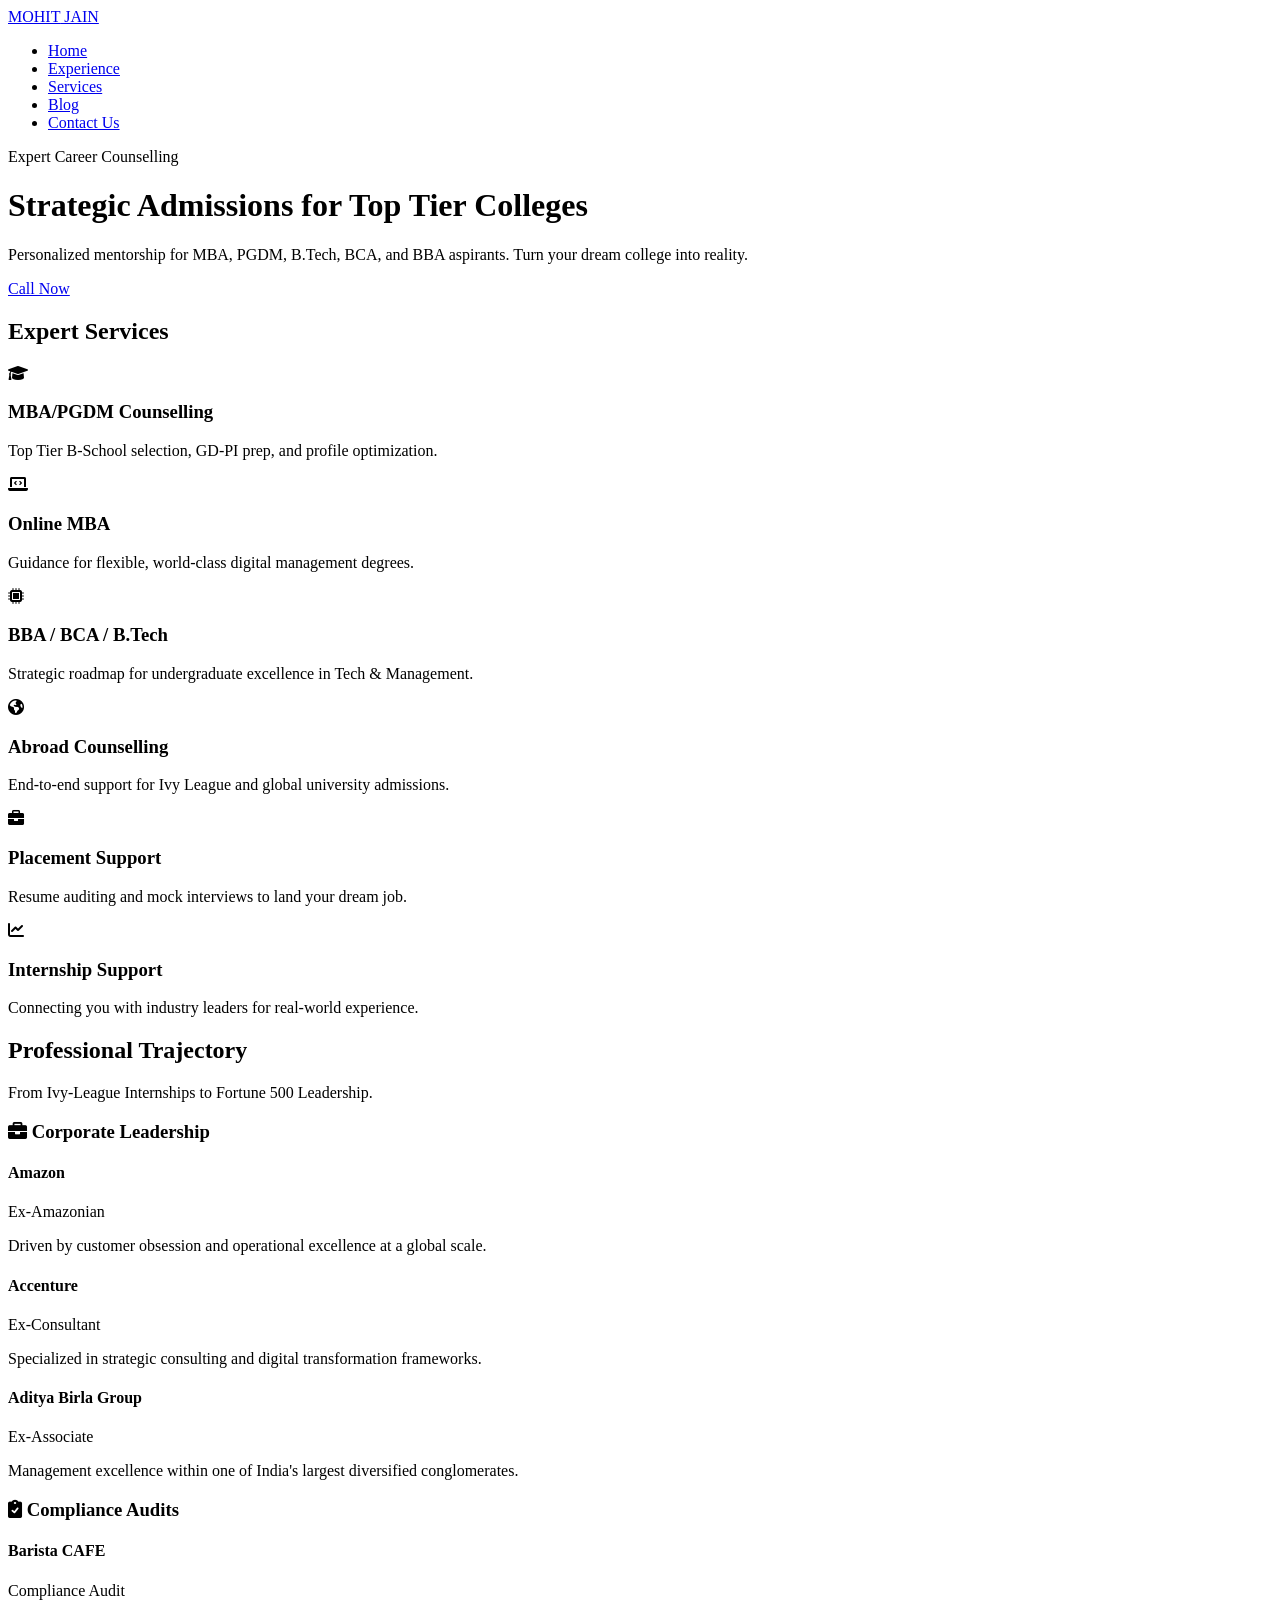
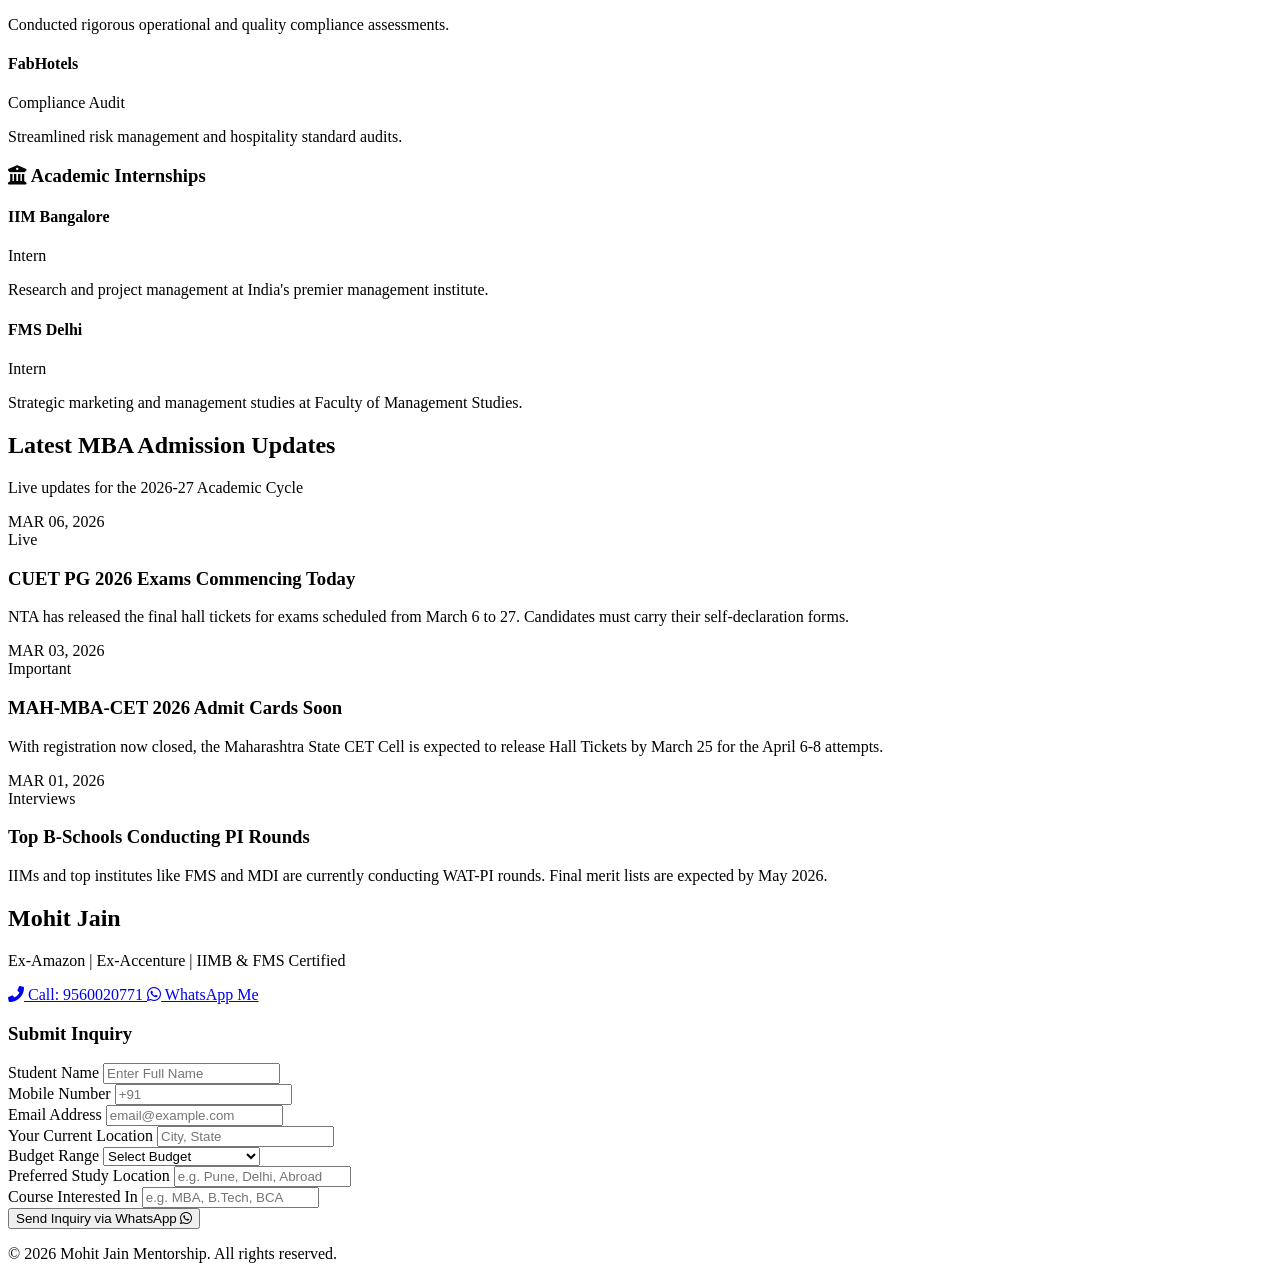
==== commit ed5722fb: "Add files via upload" ====
--- a/index.html
+++ b/index.html
@@ -2,25 +2,23 @@
 <html lang="en">
     <head>
 
-<meta name="google-site-verification" content="VtbkyLQbm3-zmRTog4x3I3AQOaRgI71Yr7SW2lyoCfs" />    <meta charset="UTF-8">
+<meta name="google-site-verification" content="mvIivDIvAfIP3wDTx32skLPhFsDVPVxnSF0g5H4-lEI" />        
+    <meta charset="UTF-8">
     <meta name="viewport" content="width=device-width, initial-scale=1.0">
     <link rel="stylesheet" href="style.css">
 </head>
 <head>
-   <meta charset="UTF-8">
     <meta name="viewport" content="width=device-width, initial-scale=1.0">
-    
-    <title>Mohit Jain | MBA Admission Counselling 2026</title>
-    <meta name="description" content="Expert MBA admission counselling by Mohit Jain. Get latest updates on CUET PG, MHCET, and top colleges in Jaipur & Gurgaon. Start your MBA journey today!">
-    
+    <meta charset="UTF-8">
+    <meta name="viewport" content="width=device-width, initial-scale=1.0">
+    <title>Mohit Jain | Premium Admissions Mentor</title>
     <link rel="stylesheet" href="style.css">
-</head>
-<body>
-    </body>
-</html>
+    <link href="https://cdnjs.cloudflare.com/ajax/libs/font-awesome/6.0.0/css/all.min.css" rel="stylesheet">
+        <meta name="description" content="Personalized admissions mentorship for MBA, PGDM, B.Tech and BBA aspirants — profile building, GD-PI prep and placement support by Mohit Jain.">
+        <link rel="canonical" href="https://example.com/">
 
         <!-- Open Graph -->
-        <meta property="og:title" content="Mohit Jain | PTop MBA Admissions Mentor & Counselling 2026`>
+        <meta property="og:title" content="Mohit Jain | Premium Admissions Mentor">
         <meta property="og:description" content="Personalized admissions mentorship for MBA, PGDM, B.Tech and BBA aspirants.">
         <meta property="og:image" content="assets/og-home.png">
         <meta property="og:url" content="https://example.com/">
@@ -28,7 +26,7 @@
 
         <!-- Twitter Card -->
         <meta name="twitter:card" content="summary_large_image">
-        <meta name="twitter:title" content="Mohit Jain | Top MBA Admissions Mentor & Counselling 2026`">
+        <meta name="twitter:title" content="Mohit Jain | Premium Admissions Mentor">
         <meta name="twitter:description" content="Personalized admissions mentorship for MBA, PGDM, B.Tech and BBA aspirants.">
         <meta name="twitter:image" content="assets/og-home.png">
 
@@ -356,4 +354,4 @@
     </footer>
 
 </body>
-</html>
+</html>
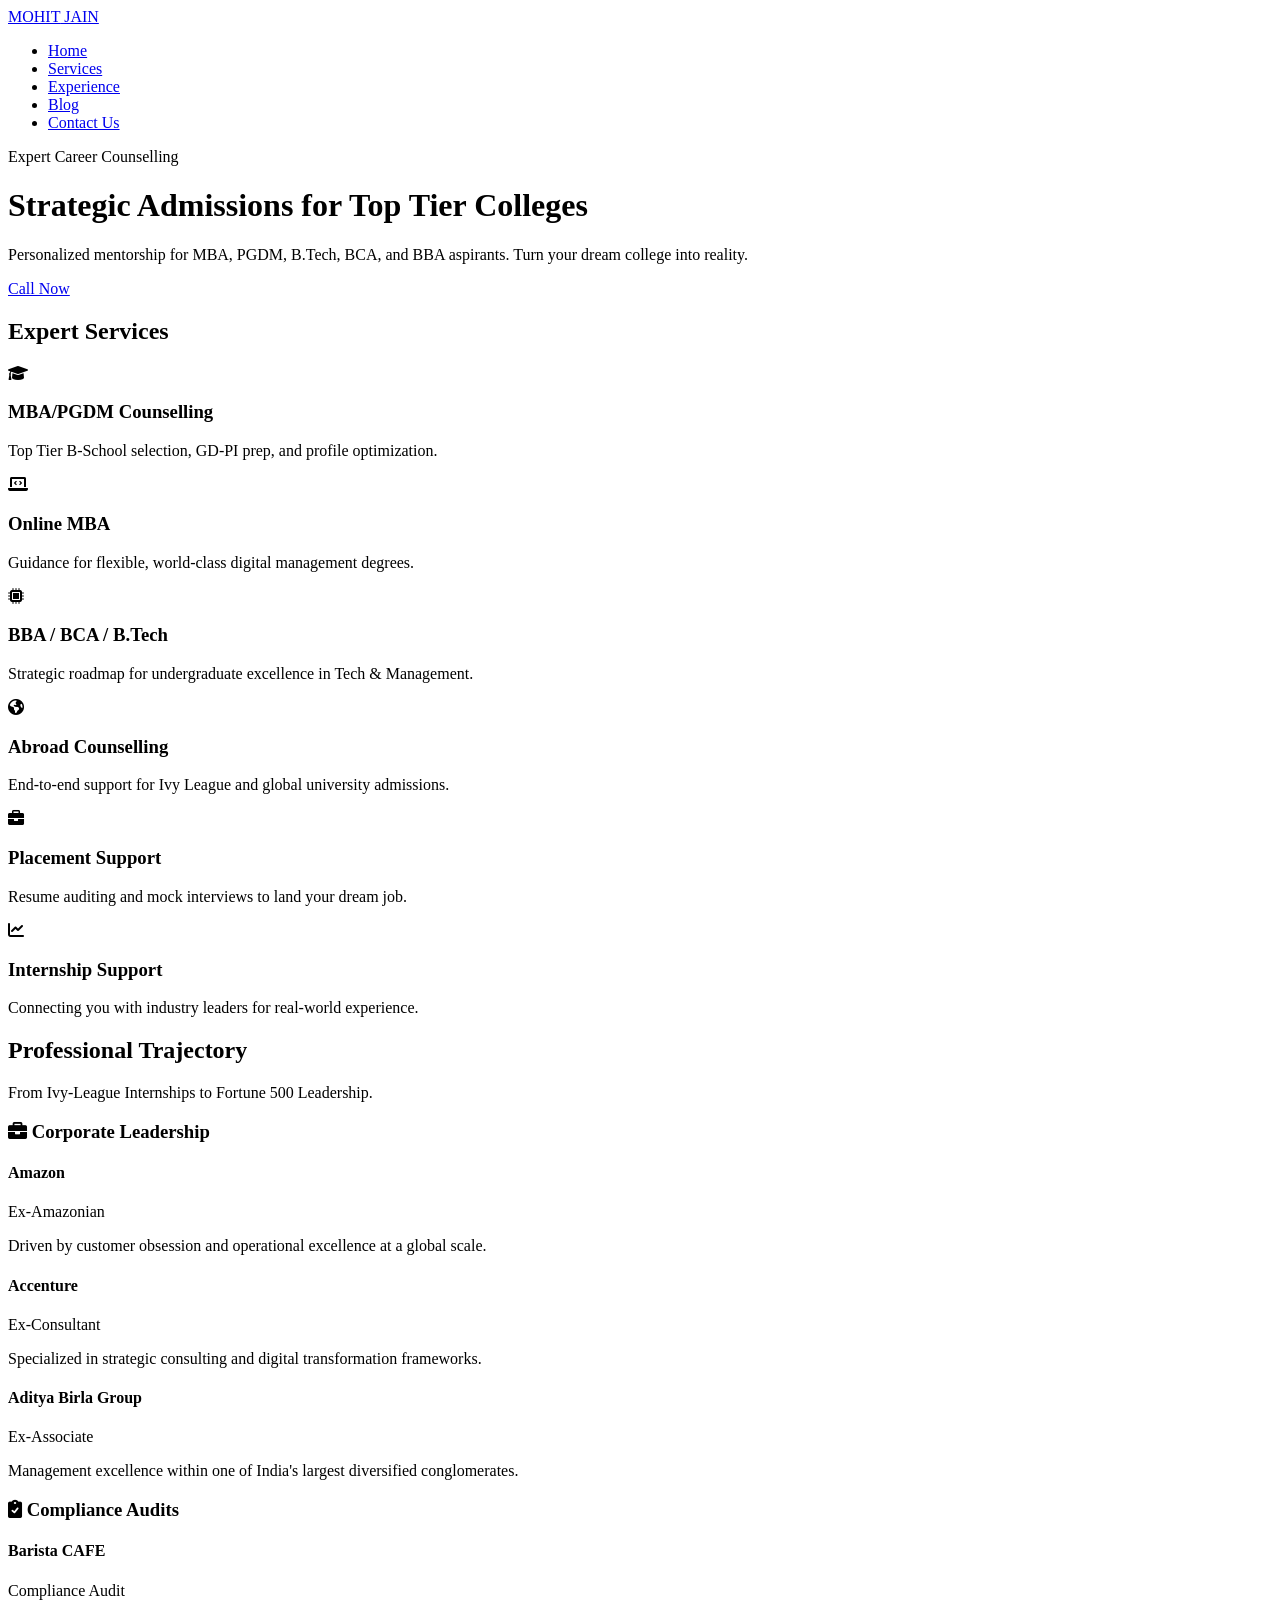
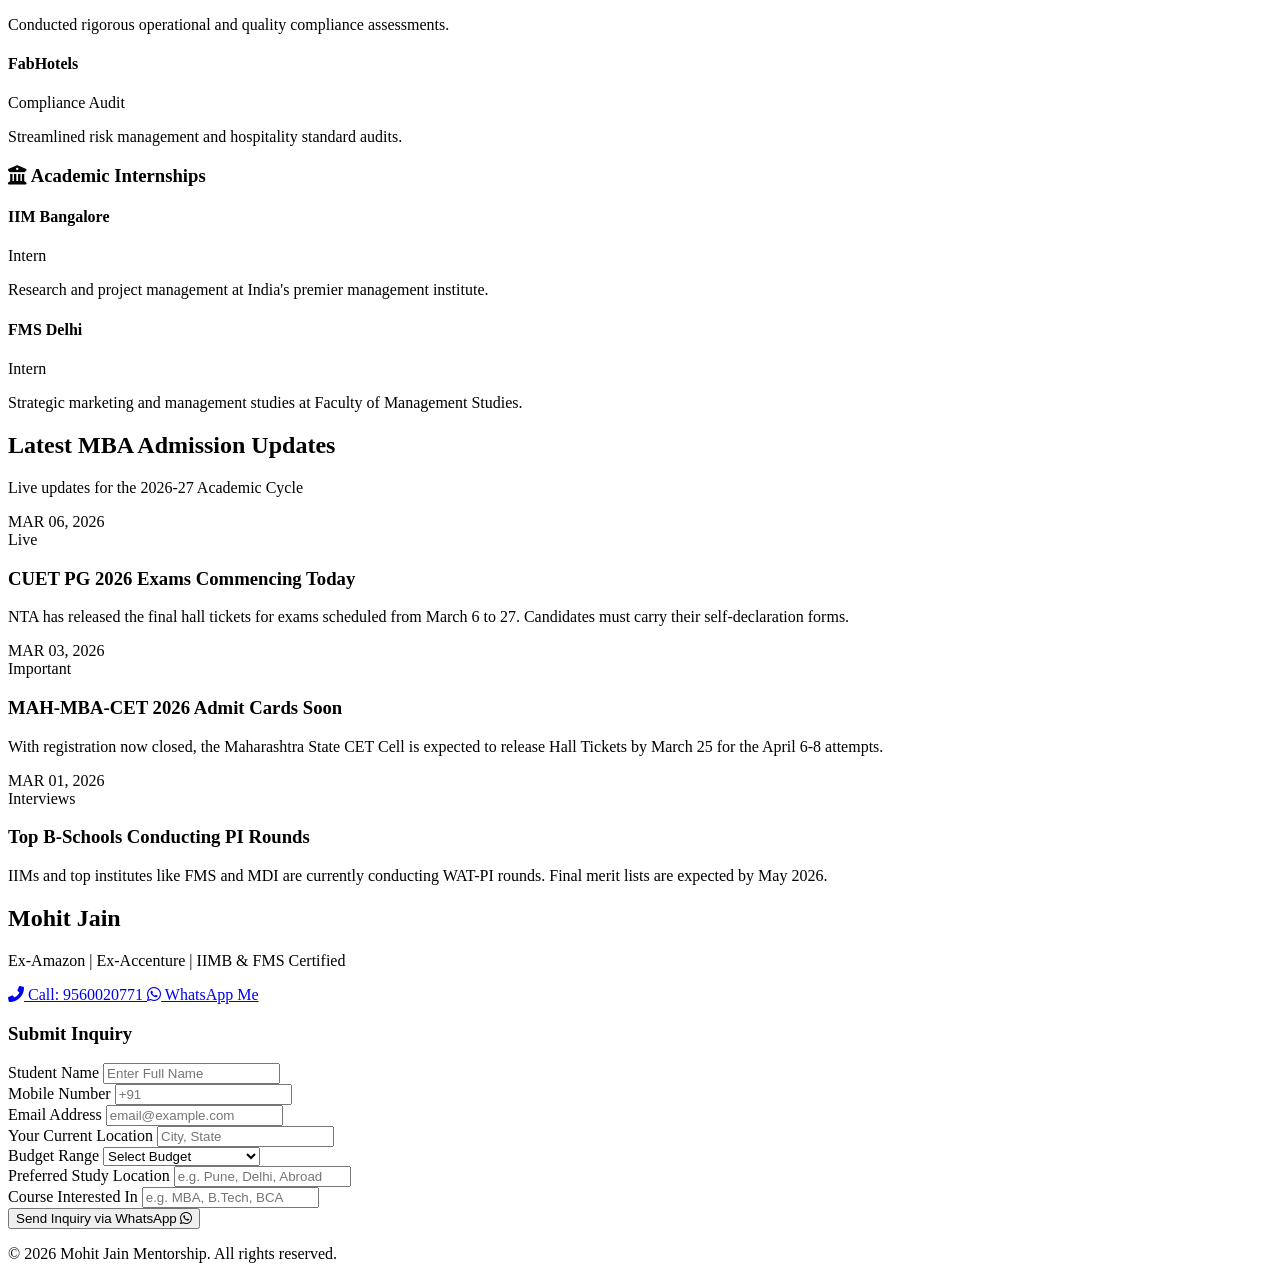
==== commit f09f187b: "Add files via upload" ====
--- a/index.html
+++ b/index.html
@@ -43,27 +43,26 @@
         </script>
 </head>
 
+<nav class="navbar">
+    <div class="nav-container">
+        <a href="/" class="logo">MOHIT<span> JAIN</span></a>
+
+        <div class="menu-toggle" id="mobile-menu">
+            <span class="bar"></span>
+            <span class="bar"></span>
+            <span class="bar"></span>
+        </div>
+
+        <ul class="nav-menu">
+            <li><a href="#home" class="nav-links">Home</a></li>
+            <li><a href="#services" class="nav-links">Services</a></li>
+            <li><a href="#experience" class="nav-links">Experience</a></li>
+            <li><a href="blog.html" class="nav-links">Blog</a></li>
+            <li><a href="#contact" class="nav-links">Contact Us</a></li>
+        </ul>
+    </div>
+</nav>
     
-      <nav class="navbar">
-    <div class="nav-container">
-        <a href="#home" class="logo">MOHIT<span> JAIN</span></a>
-
-        <div class="menu-btn" id="menu-btn">
-            <div class="menu-btn__burger"></div>
-        </div>
-
-        <ul class="nav-links" id="nav-links">
-            <li><a href="#home" class="nav-item">Home</a></li>
-            <li><a href="#experience" class="nav-item">Experience</a></li>
-            <li><a href="#services" class="nav-item">Services</a></li>
-            <li><a href="blog.html" class="nav-item">Blog</a></li>
-            <li><a href="#contact" class="nav-item">Contact Us</a></li>
-        </ul>
-    </div>
-</nav>
-
-<div class="overlay" id="overlay"></div>
-
 
     <header id="home" class="hero">
         <div class="container hero-grid">
@@ -73,15 +72,17 @@
                 <p>Personalized mentorship for MBA, PGDM, B.Tech, BCA, and BBA aspirants. Turn your dream college into reality.</p>
                 <div class="cta-group">
                     <a href="tel:9560020771" class="btn-main">Call Now</a>
-                </div>
-           
-            </div>
-        </div>
+                </div>         
+            </div>
+        </div>
+     
     </header>
 
     <!DOCTYPE html>
 <html lang="en">
 <head>
+
+    
     <meta charset="UTF-8">
     <meta name="viewport" content="width=device-width, initial-scale=1.0">
     <title>Mohit Jain | Elite Admissions Mentor</title>
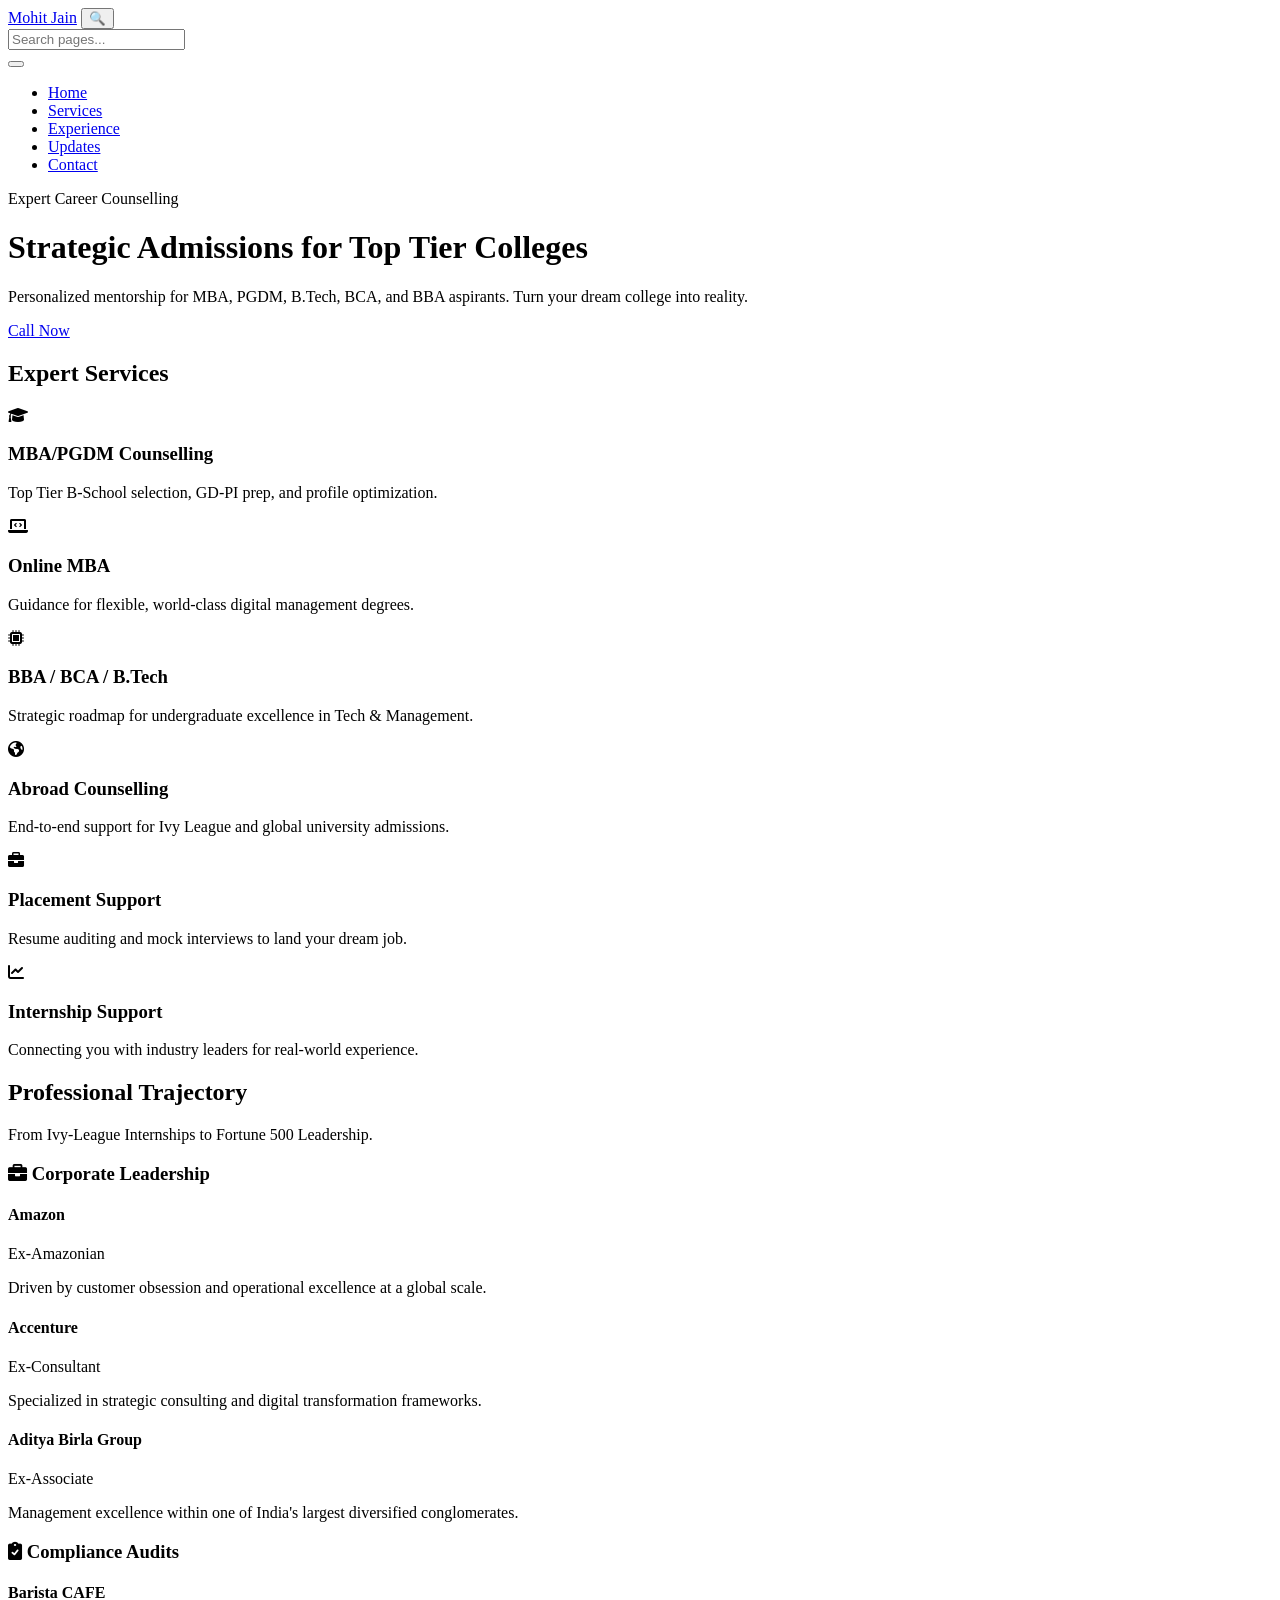
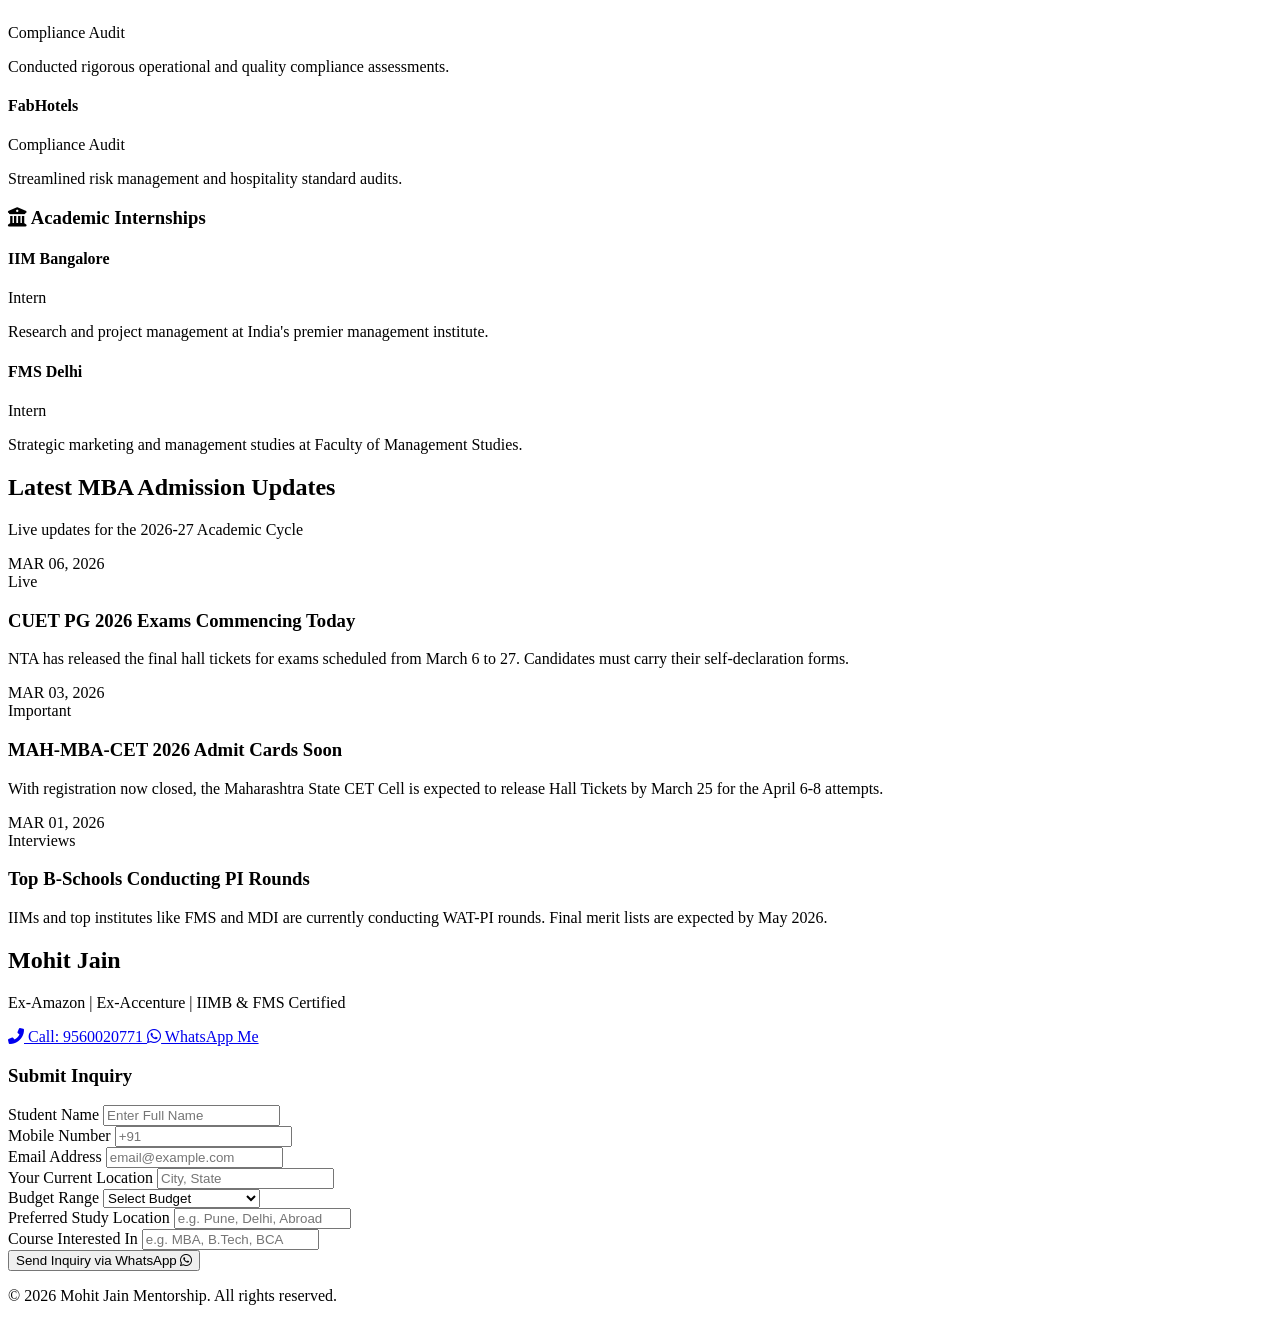
==== commit 58d21fc8: "Add files via upload" ====
--- a/index.html
+++ b/index.html
@@ -43,26 +43,31 @@
         </script>
 </head>
 
-<nav class="navbar">
-    <div class="nav-container">
-        <a href="/" class="logo">MOHIT<span> JAIN</span></a>
-
-        <div class="menu-toggle" id="mobile-menu">
-            <span class="bar"></span>
-            <span class="bar"></span>
-            <span class="bar"></span>
-        </div>
-
-        <ul class="nav-menu">
-            <li><a href="#home" class="nav-links">Home</a></li>
-            <li><a href="#services" class="nav-links">Services</a></li>
-            <li><a href="#experience" class="nav-links">Experience</a></li>
-            <li><a href="blog.html" class="nav-links">Blog</a></li>
-            <li><a href="#contact" class="nav-links">Contact Us</a></li>
-        </ul>
-    </div>
-</nav>
-    
+
+    <nav class="mj-navbar">
+        <div class="mj-nav-inner">
+            <a href="index.html" class="mj-logo">Mohit Jain</a>
+
+            <button class="mj-search-btn" id="mjSearchBtn" aria-label="Toggle search">&#128269;</button>
+            <div class="mj-search-wrap" id="mjSearchWrap">
+                <input type="text" id="mjSearchInput" placeholder="Search pages..." />
+            </div>
+
+            <button class="mj-hamburger" id="mjHamburger" aria-label="Toggle menu" aria-expanded="false">
+                <span></span>
+                <span></span>
+                <span></span>
+            </button>
+
+            <ul class="mj-nav-links" id="mjNavLinks">
+                <li><a href="#home">Home</a></li>
+                <li><a href="#services">Services</a></li>
+                <li><a href="#experience">Experience</a></li>
+                <li><a href="#news">Updates</a></li>
+                <li><a href="#contact">Contact</a></li>
+            </ul>
+        </div>
+    </nav>
 
     <header id="home" class="hero">
         <div class="container hero-grid">
@@ -348,6 +353,36 @@
     window.open(`https://wa.me/919560020771?text=${message}`, '_blank');
 }
 
+const mjHamburger = document.getElementById('mjHamburger');
+const mjNavLinks = document.getElementById('mjNavLinks');
+const mjSearchBtn = document.getElementById('mjSearchBtn');
+const mjSearchWrap = document.getElementById('mjSearchWrap');
+const mjSearchInput = document.getElementById('mjSearchInput');
+
+if (mjHamburger && mjNavLinks) {
+    mjHamburger.addEventListener('click', () => {
+        mjNavLinks.classList.toggle('active');
+        mjHamburger.classList.toggle('active');
+        mjHamburger.setAttribute('aria-expanded', mjNavLinks.classList.contains('active'));
+    });
+}
+
+if (mjSearchBtn && mjSearchWrap) {
+    mjSearchBtn.addEventListener('click', () => {
+        mjSearchWrap.classList.toggle('active');
+        if (mjSearchWrap.classList.contains('active') && mjSearchInput) mjSearchInput.focus();
+    });
+}
+
+document.querySelectorAll('#mjNavLinks a').forEach((link) => {
+    link.addEventListener('click', () => {
+        if (mjNavLinks && mjHamburger) {
+            mjNavLinks.classList.remove('active');
+            mjHamburger.classList.remove('active');
+            mjHamburger.setAttribute('aria-expanded', 'false');
+        }
+    });
+});
 
 </script>
     <footer>
@@ -355,4 +390,4 @@
     </footer>
 
 </body>
-</html>+</html>
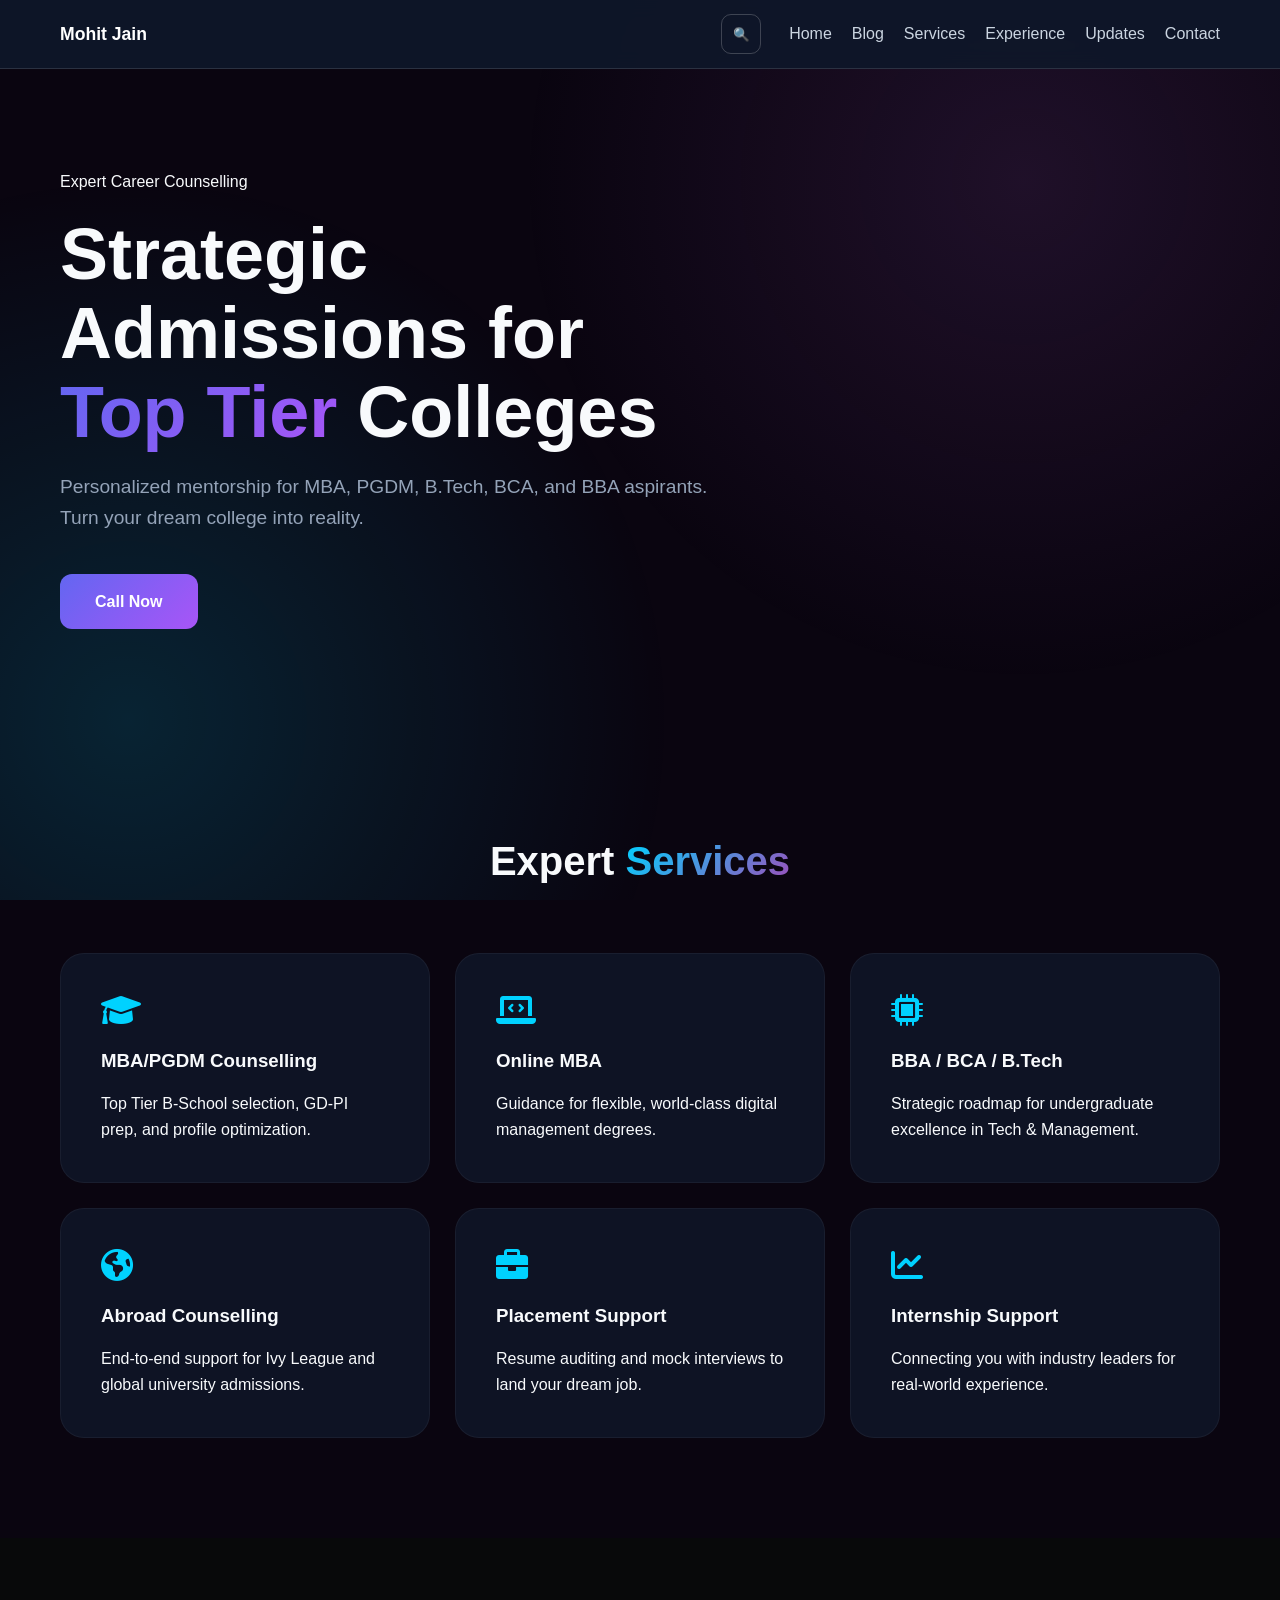
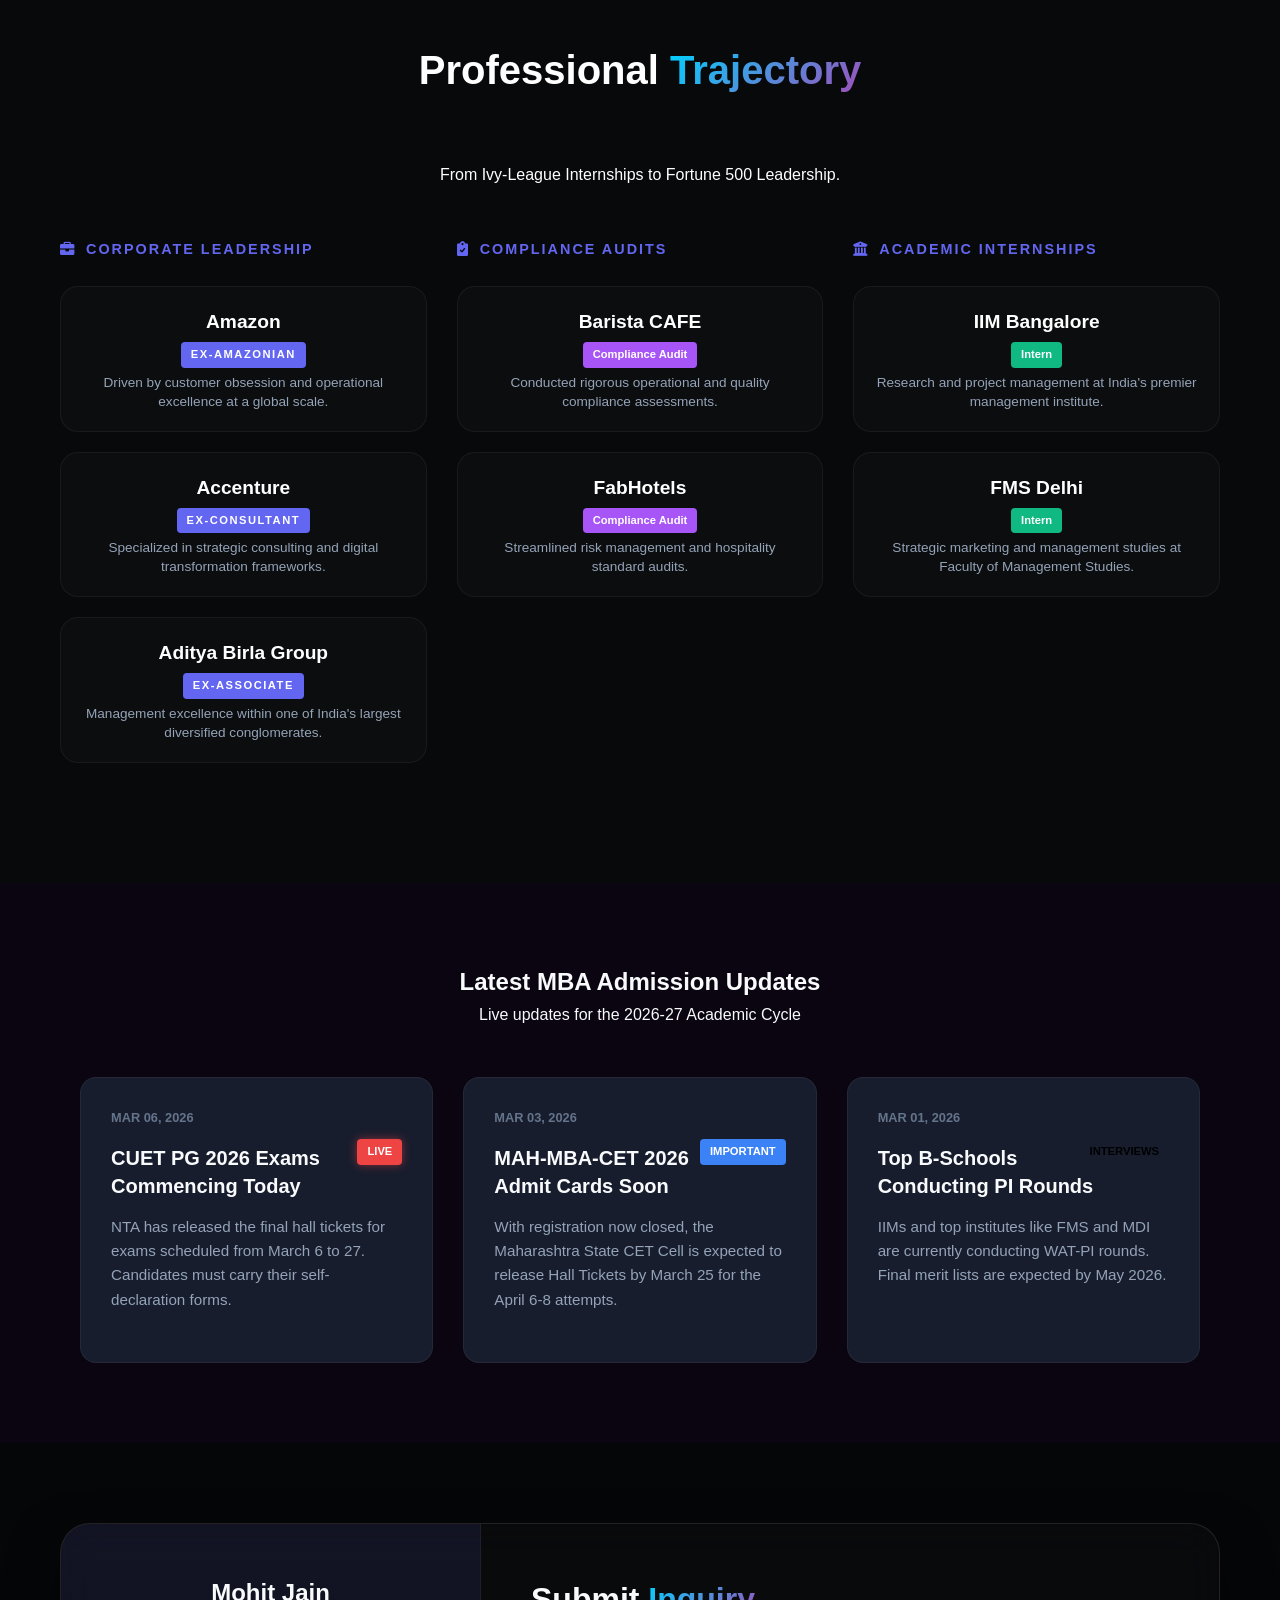
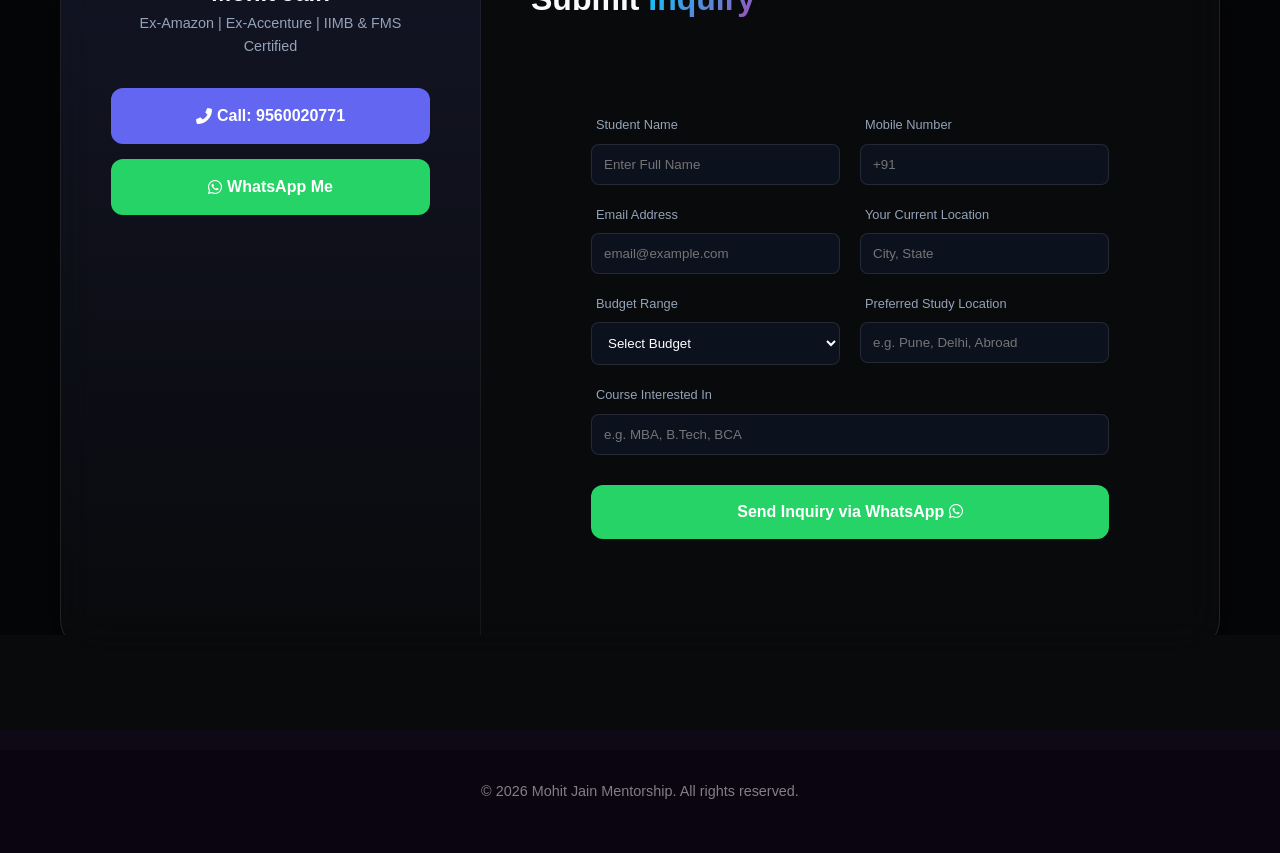
==== commit 314b9cb7: "Add files via upload" ====
--- a/index.html
+++ b/index.html
@@ -1,14 +1,7 @@
 <!DOCTYPE html>
 <html lang="en">
-    <head>
-
-<meta name="google-site-verification" content="mvIivDIvAfIP3wDTx32skLPhFsDVPVxnSF0g5H4-lEI" />        
-    <meta charset="UTF-8">
-    <meta name="viewport" content="width=device-width, initial-scale=1.0">
-    <link rel="stylesheet" href="style.css">
-</head>
 <head>
-    <meta name="viewport" content="width=device-width, initial-scale=1.0">
+    <meta name="google-site-verification" content="mvIivDIvAfIP3wDTx32skLPhFsDVPVxnSF0g5H4-lEI" />
     <meta charset="UTF-8">
     <meta name="viewport" content="width=device-width, initial-scale=1.0">
     <title>Mohit Jain | Premium Admissions Mentor</title>
@@ -42,8 +35,7 @@
         }
         </script>
 </head>
-
-
+<body>
     <nav class="mj-navbar">
         <div class="mj-nav-inner">
             <a href="index.html" class="mj-logo">Mohit Jain</a>
@@ -61,6 +53,7 @@
 
             <ul class="mj-nav-links" id="mjNavLinks">
                 <li><a href="#home">Home</a></li>
+                <li><a href="blog.html">Blog</a></li>
                 <li><a href="#services">Services</a></li>
                 <li><a href="#experience">Experience</a></li>
                 <li><a href="#news">Updates</a></li>
@@ -83,19 +76,6 @@
      
     </header>
 
-    <!DOCTYPE html>
-<html lang="en">
-<head>
-
-    
-    <meta charset="UTF-8">
-    <meta name="viewport" content="width=device-width, initial-scale=1.0">
-    <title>Mohit Jain | Elite Admissions Mentor</title>
-    <link rel="stylesheet" href="style.css">
-    <link href="https://cdnjs.cloudflare.com/ajax/libs/font-awesome/6.0.0/css/all.min.css" rel="stylesheet">
-</head>
-<body>
-    
     <div class="glow-overlay"></div>
     <section id="services" class="services">
         <div class="container">
@@ -250,10 +230,6 @@
         </div>
     </div>
 </section>
-</body>
-
-</html>
-
 
 <section id="contact" class="contact-section">
     <div class="container">
--- a/style.css
+++ b/style.css
@@ -0,0 +1,1606 @@
+:root {
+    --bg-dark: #0f172a;
+    --card-bg: rgba(30, 41, 59, 0.7);
+    --primary: #6366f1;
+    --secondary: #a855f7;
+    --text-main: #f1f5f9;
+    --accent-gradient: linear-gradient(135deg, #6366f1 0%, #a855f7 100%);
+}
+
+* {
+    margin: 0; padding: 0; box-sizing: border-box;
+    font-family: 'Inter', sans-serif;
+}
+
+body {
+    background-color: var(--bg-dark);
+    color: var(--text-main);
+    overflow-x: hidden;
+}
+
+/* Background Animation */
+.bg-glow {
+    position: fixed;
+    top: 0; left: 0; width: 100%; height: 100%;
+    background: radial-gradient(circle at 50% 50%, #1e1b4b 0%, #0f172a 100%);
+    z-index: -1;
+}
+
+.container { max-width: 1200px; margin: auto; padding: 0 20px; }
+
+/* Navbar */
+.navbar {
+    padding: 20px 0;
+    backdrop-filter: blur(10px);
+    border-bottom: 1px solid rgba(255,255,255,0.1);
+    position: sticky; top: 0; z-index: 1000;
+}
+
+.nav-flex { display: flex; justify-content: space-between; align-items: center; }
+.logo { font-size: 1.5rem; font-weight: 800; letter-spacing: 2px; }
+.logo span { color: var(--primary); }
+.nav-links { list-style: none; display: flex; align-items: center; gap: 30px; }
+.nav-links a { text-decoration: none; color: var(--text-main); font-weight: 500; transition: 0.3s; }
+.nav-links a:hover { color: var(--primary); }
+
+/* Hero Section */
+.hero { padding: 100px 0; }
+.hero-grid { display: grid; grid-template-columns: 1.2fr 0.8fr; gap: 50px; align-items: center; }
+
+.gradient-text {
+    background: var(--accent-gradient);
+    -webkit-background-clip: text;
+    -webkit-text-fill-color: transparent;
+}
+
+.hero h1 { font-size: 4rem; line-height: 1.1; margin: 20px 0; }
+.hero p { font-size: 1.2rem; color: #94a3b8; margin-bottom: 40px; }
+
+.hero-image img {
+    width: 100%;
+    border-radius: 30px;
+    box-shadow: 0 0 50px rgba(99, 102, 241, 0.3);
+    border: 1px solid rgba(255,255,255,0.1);
+}
+
+/* Buttons */
+.btn-main {
+    background: var(--accent-gradient);
+    color: white; padding: 15px 35px;
+    border-radius: 12px; text-decoration: none;
+    font-weight: bold; border: none; cursor: pointer;
+    display: inline-block; transition: 0.3s;
+}
+
+.btn-main:hover { transform: translateY(-3px); box-shadow: 0 10px 20px rgba(99, 102, 241, 0.4); }
+
+/* Glass Cards */
+.glass-form-container {
+    background: var(--card-bg);
+    backdrop-filter: blur(20px);
+    border: 1px solid rgba(255,255,255,0.1);
+    border-radius: 24px;
+    display: flex; overflow: hidden;
+    margin-top: 50px;
+}
+
+.contact-info { padding: 60px; background: rgba(99, 102, 241, 0.1); flex: 1; }
+.main-form { padding: 60px; flex: 1.5; display: flex; flex-direction: column; gap: 20px; }
+
+input, select {
+    background: rgba(255,255,255,0.05);
+    border: 1px solid rgba(255,255,255,0.1);
+    padding: 15px; border-radius: 8px; color: white;
+}
+
+/* Stats */
+.grid-3 { display: grid; grid-template-columns: repeat(3, 1fr); gap: 20px; margin: 50px 0; }
+.stat-card {
+    background: var(--card-bg);
+    padding: 40px; text-align: center; border-radius: 20px;
+    border: 1px solid rgba(255,255,255,0.05);
+}
+.stat-card h2 { font-size: 3rem; color: var(--primary); }
+
+@media (max-width: 768px) {
+    .hero-grid { grid-template-columns: 1fr; text-align: center; }
+    .glass-form-container { flex-direction: column; }
+    .hero h1 { font-size: 2.5rem; }
+}:root {
+    --dark-bg: #05070a;
+    --card-glass: rgba(15, 23, 42, 0.8);
+    --neon-blue: #00d2ff;
+    --neon-purple: #9d50bb;
+    --text-white: #f8fafc;
+    --gradient: linear-gradient(135deg, #00d2ff 0%, #9d50bb 100%);
+}
+
+* { margin: 0; padding: 0; box-sizing: border-box; font-family: 'Segoe UI', Roboto, sans-serif; }
+
+body {
+    background-color: var(--dark-bg);
+    color: var(--text-white);
+    line-height: 1.6;
+    overflow-x: hidden;
+}
+
+/* Background Graphics */
+.glow-overlay {
+    position: fixed;
+    top: 0; left: 0; width: 100%; height: 100%;
+    background: radial-gradient(circle at 80% 20%, rgba(157, 80, 187, 0.15) 0%, transparent 40%),
+                radial-gradient(circle at 10% 80%, rgba(0, 210, 255, 0.15) 0%, transparent 40%);
+    z-index: -1;
+}
+
+.container { max-width: 1200px; margin: auto; padding: 0 20px; }
+
+/* Navbar */
+.navbar {
+    padding: 25px 0;
+    background: rgba(5, 7, 10, 0.8);
+    backdrop-filter: blur(15px);
+    position: sticky; top: 0; z-index: 1000;
+}
+.flex-nav { display: flex; justify-content: space-between; align-items: center; }
+.logo { font-size: 1.6rem; font-weight: 900; letter-spacing: 2px; }
+.logo span { color: var(--neon-blue); }
+.nav-links { display: flex; list-style: none; gap: 30px; align-items: center; }
+.nav-links a { text-decoration: none; color: var(--text-white); font-weight: 500; transition: 0.3s; }
+.nav-links a:hover { color: var(--neon-blue); }
+
+/* Hero */
+.hero { padding: 100px 0; }
+.grid-hero { display: grid; grid-template-columns: 1fr 1fr; gap: 60px; align-items: center; }
+.badge-ai {
+    background: rgba(0, 210, 255, 0.1);
+    color: var(--neon-blue);
+    padding: 8px 16px; border-radius: 50px;
+    font-size: 0.8rem; border: 1px solid var(--neon-blue);
+}
+.text-gradient { background: var(--gradient); -webkit-background-clip: text; -webkit-text-fill-color: transparent; }
+.hero h1 { font-size: 4.5rem; margin: 20px 0; line-height: 1.1; }
+.image-frame img {
+    width: 100%; border-radius: 30px;
+    box-shadow: 0 0 30px rgba(0, 210, 255, 0.2);
+    border: 1px solid rgba(255,255,255,0.1);
+}
+
+/* Service Cards */
+.services { padding: 100px 0; }
+.section-title { text-align: center; font-size: 2.5rem; margin-bottom: 60px; }
+.service-grid {
+    display: grid;
+    grid-template-columns: repeat(auto-fit, minmax(300px, 1fr));
+    gap: 25px;
+}
+.service-card {
+    background: var(--card-glass);
+    padding: 40px; border-radius: 24px;
+    border: 1px solid rgba(255,255,255,0.05);
+    transition: 0.4s;
+}
+.service-card:hover {
+    transform: translateY(-10px);
+    border-color: var(--neon-blue);
+    box-shadow: 0 10px 30px rgba(0, 210, 255, 0.1);
+}
+.service-card i { font-size: 2rem; color: var(--neon-blue); margin-bottom: 20px; }
+.service-card h3 { margin-bottom: 15px; }
+
+/* Contact Glassmorphism */
+.glass-card {
+    background: rgba(255, 255, 255, 0.03);
+    backdrop-filter: blur(20px);
+    border-radius: 30px;
+    padding: 60px;
+    border: 1px solid rgba(255,255,255,0.1);
+}
+.contact-wrapper { display: grid; grid-template-columns: 1fr 1fr; gap: 40px; }
+.contact-form input {
+    width: 100%; padding: 15px; margin-bottom: 20px;
+    background: rgba(255,255,255,0.05);
+    border: 1px solid rgba(255,255,255,0.1);
+    border-radius: 10px; color: white;
+}
+
+/* Buttons */
+.btn-primary {
+    background: var(--gradient);
+    color: white; padding: 15px 35px;
+    border-radius: 12px; text-decoration: none;
+    font-weight: bold; display: inline-block;
+}
+
+.btn-neon {
+    border: 1px solid var(--neon-blue);
+    color: var(--neon-blue);
+    padding: 10px 25px; border-radius: 50px;
+    text-decoration: none; transition: 0.3s;
+}
+.btn-neon:hover { background: var(--neon-blue); color: black; box-shadow: 0 0 20px var(--neon-blue); }
+
+footer { text-align: center; padding: 50px; opacity: 0.5; font-size: 0.9rem; }
+
+@media (max-width: 768px) {
+    .grid-hero, .contact-wrapper { grid-template-columns: 1fr; text-align: center; }
+    .hero h1 { font-size: 2.8rem; }
+}
+/* Contact Section Enhancements */
+.contact-section { padding: 80px 0; position: relative; }
+
+.section-header { text-align: center; margin-bottom: 50px; }
+
+.glass-form-wrapper {
+    display: flex;
+    background: rgba(255, 255, 255, 0.03);
+    backdrop-filter: blur(25px);
+    border: 1px solid rgba(255, 255, 255, 0.1);
+    border-radius: 30px;
+    overflow: hidden;
+    box-shadow: 0 25px 50px -12px rgba(0, 0, 0, 0.5);
+}
+
+.contact-details {
+    flex: 1;
+    background: linear-gradient(180deg, rgba(99, 102, 241, 0.1) 0%, transparent 100%);
+    padding: 60px;
+    display: flex;
+    flex-direction: column;
+    gap: 30px;
+}
+
+.detail-item { display: flex; align-items: center; gap: 20px; }
+.detail-item i { font-size: 1.5rem; color: var(--neon-blue); }
+.detail-item h4 { color: #94a3b8; font-size: 0.9rem; margin-bottom: 4px; }
+
+/* Form Graphics */
+.form-graphic { position: relative; margin-top: auto; height: 100px; }
+.circle {
+    position: absolute; width: 60px; height: 60px;
+    background: var(--neon-blue); border-radius: 50%;
+    filter: blur(40px); opacity: 0.3;
+}
+.pulse { animation: pulse 4s infinite; }
+@keyframes pulse { 0% { transform: scale(1); } 50% { transform: scale(1.5); } 100% { transform: scale(1); } }
+
+/* Form Layout */
+.inquiry-form { flex: 2; padding: 60px; }
+.form-grid {
+    display: grid;
+    grid-template-columns: 1fr 1fr;
+    gap: 20px;
+    margin-bottom: 20px;
+}
+
+.input-group label {
+    display: block; font-size: 0.85rem; color: #94a3b8;
+    margin-bottom: 8px; margin-left: 5px;
+}
+
+.input-group input, .input-group select {
+    width: 100%;
+    background: rgba(15, 23, 42, 0.6);
+    border: 1px solid rgba(255, 255, 255, 0.1);
+    padding: 14px; border-radius: 12px;
+    color: white; outline: none; transition: 0.3s;
+}
+
+.input-group input:focus, .input-group select:focus {
+    border-color: var(--neon-blue);
+    box-shadow: 0 0 0 4px rgba(0, 210, 255, 0.1);
+}
+
+.full-width { margin-top: 10px; }
+
+.btn-submit {
+    width: 100%;
+    background: var(--gradient);
+    color: white; border: none;
+    padding: 18px; border-radius: 12px;
+    font-weight: bold; cursor: pointer;
+    margin-top: 30px; transition: 0.3s;
+}
+
+.btn-submit:hover { transform: scale(1.02); box-shadow: 0 10px 20px rgba(0, 210, 255, 0.3); }
+
+/* Responsive */
+@media (max-width: 900px) {
+    .glass-form-wrapper { flex-direction: column; }
+    .form-grid { grid-template-columns: 1fr; }
+}
+
+/* Colleges page search + logo wall */
+.search-section { padding: 28px 0; }
+.search-wrapper { display:flex; justify-content:center; }
+.college-search-input {
+    width: 100%; max-width: 720px; padding: 14px 18px; border-radius: 12px;
+    background: rgba(255,255,255,0.03); border: 1px solid rgba(255,255,255,0.06);
+    color: #e6eef8; outline: none; font-size: 1rem;
+}
+.college-search-input:focus { box-shadow: 0 8px 24px rgba(0,0,0,0.6); border-color: rgba(0,210,255,0.5); }
+.logo-wall { display:flex; gap:18px; flex-wrap:wrap; align-items:center; justify-content:flex-start; padding:18px 0; }
+.college-item { width: 160px; height: 90px; display:flex; align-items:center; justify-content:center; background: rgba(255,255,255,0.02); border-radius: 10px; padding:10px; }
+.college-item img { max-width:100%; max-height:100%; object-fit:contain; }
+
+@media (max-width:700px) {
+    .college-item { width: 48%; }
+}
+
+/* Dark theme visual enhancements for Colleges & Blog */
+.dark-theme, .dark-theme body {
+    background: radial-gradient(circle at 10% 10%, rgba(157,80,187,0.04), transparent 12%),
+                radial-gradient(circle at 90% 85%, rgba(0,210,255,0.03), transparent 18%),
+                #05060a;
+    color: #e6eef8;
+}
+
+.colleges-hero {
+    padding: 56px 0; margin-bottom: 18px;
+    background: linear-gradient(180deg, rgba(8,12,24,0.6), rgba(6,9,18,0.65)),
+                url('assets/dark-pattern.svg');
+    background-size: cover; border-radius: 14px; border: 1px solid rgba(255,255,255,0.03);
+}
+.colleges-hero .badge-neon {
+    background: linear-gradient(90deg,#00d2ff,#9d50bb);
+    color: #001; padding: 8px 14px; border-radius: 999px; font-weight:700; display:inline-block;
+}
+.colleges-hero h1 { font-size: 2.6rem; margin-top: 12px; }
+.colleges-hero p { color: #b9c7d9; margin-top: 8px; }
+
+.search-wrapper { position: relative; max-width: 920px; margin: 0 auto; }
+.college-search-input { box-shadow: 0 10px 40px rgba(0,0,0,0.6); }
+
+.logo-wall { justify-content: center; }
+.college-item { transition: transform .28s cubic-bezier(.2,.9,.3,1), box-shadow .28s; border: 1px solid rgba(255,255,255,0.03); }
+.college-item:hover { transform: translateY(-8px) scale(1.04); box-shadow: 0 18px 40px rgba(0,210,255,0.06); }
+
+.btn-back { background: linear-gradient(90deg, rgba(255,255,255,0.03), rgba(255,255,255,0.01)); border: 1px solid rgba(255,255,255,0.04); color: #dbeafe; }
+
+/* Slightly larger logos for desktop */
+@media (min-width: 900px) {
+    .college-item { width: 180px; height: 100px; }
+}
+
+/* Filter controls */
+.filters-wrapper { display:flex; gap:12px; justify-content:center; margin-top:14px; flex-wrap:wrap; }
+.filter-label { color:#cbd5e1; font-size:0.9rem; display:flex; flex-direction:column; gap:6px; align-items:flex-start; }
+.filter-select { background: rgba(255,255,255,0.03); border:1px solid rgba(255,255,255,0.06); color:#e6eef8; padding:8px 10px; border-radius:10px; min-width:140px; }
+.filter-select:focus { outline:none; box-shadow:0 8px 24px rgba(0,0,0,0.6); }
+
+
+/* College card visuals */
+.college-card { display:flex; flex-direction:column; gap:10px; align-items:center; padding:14px; border-radius:12px; background: linear-gradient(180deg, rgba(255,255,255,0.02), rgba(255,255,255,0.015)); width:100%; height:100%; box-sizing:border-box; }
+.college-thumb { width:72%; height:56px; display:flex; align-items:center; justify-content:center; }
+.college-thumb img { max-width:100%; max-height:100%; filter:brightness(1.1) contrast(1.05); }
+.college-caption { text-align:center; color:#e6eef8; font-weight:600; margin-top:4px; }
+.college-caption .small { display:block; color:#9fb1c9; font-weight:400; font-size:0.85rem; margin-top:4px; }
+.btn-explore { margin-top:6px; text-decoration:none; padding:8px 12px; border-radius:10px; background:linear-gradient(90deg,#00d2ff,#9d50bb); color:#001; font-weight:700; }
+.btn-explore:hover { transform:translateY(-4px); box-shadow:0 12px 26px rgba(0,210,255,0.06); }
+
+/* Small fallback when images missing */
+.college-thumb:empty { background: linear-gradient(90deg,#0b1220,#111423); width:100%; height:56px; border-radius:8px; }
+
+
+/* Experience Section with Logos */
+.experience-section {
+    padding: 100px 0;
+    background: var(--bg-dark);
+}
+
+.experience-grid {
+    display: grid;
+    grid-template-columns: repeat(auto-fit, minmax(320px, 1fr));
+    gap: 40px;
+}
+
+/* Glass Card with Neon Border */
+.exp-card {
+    padding: 40px;
+    border-radius: 24px;
+    display: flex;
+    flex-direction: column;
+    align-items: center;
+    text-align: center;
+    border: 1px solid rgba(255, 255, 255, 0.1);
+    transition: 0.4s ease-in-out;
+}
+
+.exp-card:hover {
+    transform: translateY(-15px);
+    border-color: var(--primary);
+    box-shadow: 0 20px 40px rgba(99, 102, 241, 0.2);
+}
+
+/* Logo container for uniformity */
+.company-logo-wrapper {
+    width: 150px;
+    height: 100px;
+    background: white; /* White background makes logos pop on dark theme */
+    padding: 15px;
+    border-radius: 12px;
+    display: flex;
+    justify-content: center;
+    align-items: center;
+    margin-bottom: 25px;
+}
+
+.company-logo {
+    max-width: 100%;
+    max-height: 100%;
+    object-fit: contain;
+}
+
+.role-tag {
+    display: inline-block;
+    color: var(--secondary);
+    font-weight: bold;
+    text-transform: uppercase;
+    font-size: 0.75rem;
+    letter-spacing: 1.5px;
+    margin-bottom: 10px;
+}
+
+.exp-info h3 {
+    font-size: 1.6rem;
+    margin-bottom: 15px;
+    color: white;
+}
+
+.exp-info p {
+    color: #94a3b8;
+    line-height: 1.6;
+}
+
+/* Responsive */
+@media (max-width: 768px) {
+    .experience-grid { grid-template-columns: 1fr; }
+}
+/* Timeline Container */
+.experience-section { padding: 100px 0; background: #05070a; position: relative; }
+
+.timeline {
+    position: relative;
+    max-width: 1000px;
+    margin: 40px auto;
+}
+
+/* The vertical line */
+.timeline::after {
+    content: '';
+    position: absolute;
+    width: 2px;
+    background: var(--primary);
+    top: 0; bottom: 0;
+    left: 50%;
+    margin-left: -1px;
+}
+
+/* Container for items */
+.timeline-item {
+    padding: 10px 40px;
+    position: relative;
+    width: 50%;
+    box-sizing: border-box;
+}
+
+/* Left & Right Alignment */
+.left { left: 0; }
+.right { left: 50%; }
+
+/* Dots on the timeline */
+.timeline-item::after {
+    content: '';
+    position: absolute;
+    width: 20px;
+    height: 20px;
+    right: -10px;
+    background-color: var(--bg);
+    border: 3px solid var(--primary);
+    top: 30px;
+    border-radius: 50%;
+    z-index: 1;
+}
+.right::after { left: -10px; }
+
+/* Content Cards */
+.timeline-content {
+    padding: 25px;
+    display: flex;
+    align-items: center;
+    gap: 20px;
+    border-radius: 20px;
+}
+
+.comp-logo {
+    width: 70px; height: 70px;
+    background: white;
+    border-radius: 12px;
+    display: flex;
+    justify-content: center;
+    align-items: center;
+    flex-shrink: 0;
+}
+
+.comp-logo img { width: 80%; object-fit: contain; }
+.comp-logo i { font-size: 2rem; color: #000; }
+
+.status-tag {
+    color: var(--primary);
+    font-size: 0.7rem;
+    font-weight: bold;
+    text-transform: uppercase;
+}
+
+/* Mobile Responsive Timeline */
+@media (max-width: 768px) {
+    .timeline::after { left: 31px; }
+    .timeline-item { width: 100%; padding-left: 70px; padding-right: 25px; }
+    .timeline-item::after { left: 21px; }
+    .right { left: 0%; }
+}
+/* Professional Experience Section */
+.exp-section { padding: 100px 0; background: #08090a; color: white; }
+
+.exp-container {
+    display: grid;
+    grid-template-columns: repeat(3, 1fr);
+    gap: 30px;
+    align-items: flex-start;
+}
+
+.group-label {
+    font-size: 0.9rem;
+    color: #6366f1;
+    text-transform: uppercase;
+    letter-spacing: 2px;
+    margin-bottom: 25px;
+    display: flex;
+    align-items: center;
+    gap: 10px;
+}
+
+/* Card Styling */
+.exp-card {
+    display: flex;
+    gap: 20px;
+    padding: 20px;
+    border-radius: 18px;
+    margin-bottom: 20px;
+    background: rgba(255, 255, 255, 0.02);
+    border: 1px solid rgba(255, 255, 255, 0.05);
+    transition: 0.3s ease;
+}
+
+.exp-card:hover {
+    background: rgba(255, 255, 255, 0.05);
+    border-color: #6366f1;
+    transform: translateX(10px);
+}
+
+/* Icon & Logo Boxes */
+.comp-icon {
+    width: 60px; height: 60px;
+    border-radius: 12px;
+    flex-shrink: 0;
+    display: flex; align-items: center; justify-content: center;
+    background: white; padding: 10px;
+}
+
+.comp-icon img { width: 100%; object-fit: contain; }
+.comp-icon i { font-size: 1.8rem; }
+
+/* Company Specific Accents */
+.amazon-color { background: #232f3e; color: #ff9900; }
+.accenture-color, .birla-color, .iim-bg, .fms-bg { background: white; }
+
+/* Status Tags */
+.role-tag, .audit-tag, .intern-tag {
+    font-size: 0.7rem;
+    font-weight: bold;
+    padding: 4px 10px;
+    border-radius: 4px;
+    display: inline-block;
+    margin-bottom: 5px;
+}
+
+.role-tag { background: #6366f1; color: white; }
+.audit-tag { background: #a855f7; color: white; }
+.intern-tag { background: #10b981; color: white; }
+
+.exp-info h4 { font-size: 1.2rem; margin-bottom: 2px; }
+.exp-info p { font-size: 0.85rem; color: #94a3b8; line-height: 1.4; }
+
+/* Responsive Mobile Layout */
+@media (max-width: 1024px) {
+    .exp-container { grid-template-columns: 1fr; }
+}
+/* Inquiry Section Styling */
+.contact-section { padding: 80px 0; background: #050608; }
+
+.glass-wrapper {
+    display: flex;
+    background: rgba(255, 255, 255, 0.02);
+    backdrop-filter: blur(20px);
+    border: 1px solid rgba(255, 255, 255, 0.1);
+    border-radius: 30px;
+    overflow: hidden;
+    box-shadow: 0 25px 50px rgba(0, 0, 0, 0.5);
+}
+
+/* Left Sidebar */
+.mentor-sidebar {
+    flex: 1;
+    background: linear-gradient(180deg, rgba(99, 102, 241, 0.1) 0%, transparent 100%);
+    padding: 50px;
+    text-align: center;
+    border-right: 1px solid rgba(255, 255, 255, 0.05);
+}
+
+.mentor-profile-img img {
+    width: 150px; height: 150px;
+    border-radius: 50%;
+    border: 3px solid #6366f1;
+    margin-bottom: 20px;
+    object-fit: cover;
+}
+
+.mentor-tag { color: #94a3b8; font-size: 0.9rem; margin-bottom: 30px; }
+
+.action-buttons { display: flex; flex-direction: column; gap: 15px; }
+
+.btn-call, .btn-whatsapp {
+    padding: 15px; border-radius: 12px;
+    text-decoration: none; font-weight: bold;
+    display: flex; align-items: center; justify-content: center; gap: 5px;
+}
+
+.btn-call { background: #6366f1; color: white; }
+.btn-whatsapp { background: #25d366; color: white; }
+
+/* Right Form */
+.form-container { flex: 2; padding: 50px; }
+.form-container h3 { font-size: 2rem; margin-bottom: 30px; }
+
+.form-grid {
+    display: grid;
+    grid-template-columns: 1fr 1fr;
+    gap: 20px;
+}
+
+.input-group label { display: block; color: #94a3b8; font-size: 0.8rem; margin-bottom: 8px; }
+.input-group input, .input-group select {
+    width: 100%; background: rgba(15, 23, 42, 0.6);
+    border: 1px solid rgba(255, 255, 255, 0.1);
+    padding: 12px; border-radius: 8px; color: white;
+}
+
+.btn-submit {
+    width: 100%; background: #25d366; color: white;
+    border: none; padding: 18px; border-radius: 12px;
+    font-weight: bold; font-size: 1rem; margin-top: 30px; cursor: pointer;
+}
+
+@media (max-width: 900px) {
+    .glass-wrapper { flex-direction: column; }
+    .form-grid { grid-template-columns: 1fr; }
+}
+
+/* Results / College listing (MBA) */
+.results-hero { padding: 28px 0 8px; }
+.results-title { font-size: 1.8rem; margin-bottom: 6px; background: var(--gradient); -webkit-background-clip: text; -webkit-text-fill-color: transparent; }
+.college-results { padding: 20px 0 60px; }
+.college-list { display: grid; grid-template-columns: 1fr; gap: 18px; }
+
+article.college-card {
+    display: flex; align-items: center; justify-content: space-between;
+    gap: 20px; padding: 18px; border-radius: 14px;
+    background: linear-gradient(180deg, rgba(255,255,255,0.02), rgba(255,255,255,0.01));
+    border: 1px solid rgba(255,255,255,0.04);
+    transition: transform .25s ease, box-shadow .25s ease;
+}
+article.college-card:hover { transform: translateY(-6px); box-shadow: 0 18px 40px rgba(0,210,255,0.06); }
+
+.card-left { flex: 1 1 60%; }
+.college-name { font-size: 1.1rem; margin-bottom: 6px; color: var(--text-white); }
+.college-meta { color: #94a3b8; font-size: 0.9rem; margin-bottom: 8px; }
+.college-desc { color: #cbd5e1; font-size: 0.95rem; }
+
+.card-right { flex: 0 0 220px; display:flex; flex-direction:column; align-items:flex-end; gap:10px; }
+.college-cutoff { color: #94a3b8; font-size: 0.9rem; }
+.result-actions .btn-explore { padding:10px 14px; border-radius:10px; font-weight:700; }
+
+.muted { color: #9fb1c9; }
+
+@media (max-width: 900px) {
+    article.college-card { flex-direction: column; align-items: flex-start; }
+    .card-right { align-items: flex-start; width:100%; }
+}
+/* Dark Theme & Zero Spacing Setup */
+:root {
+    --bg-dark: #0f172a;
+    --card-dark: #1e293b;
+    --accent: #6366f1;
+    --text-white: #f8fafc;
+}
+
+.navbar {
+    background: var(--bg-dark);
+    padding: 10px 5%;
+    position: sticky;
+    top: 0;
+    z-index: 1000;
+    border-bottom: 1px solid rgba(255,255,255,0.05);
+}
+
+.nav-container {
+    display: flex;
+    justify-content: space-between;
+    align-items: center;
+    max-width: 1200px;
+    margin: 0 auto;
+}
+
+.logo {
+    color: var(--text-white);
+    font-weight: 800;
+    font-size: 1.2rem;
+    letter-spacing: 1px;
+}
+
+/* --- Search Bar Graphics --- */
+.search-box {
+    display: flex;
+    background: var(--card-dark);
+    border-radius: 8px;
+    padding: 5px 12px;
+    border: 1px solid rgba(255,255,255,0.1);
+    margin: 0 15px;
+    flex: 1;
+    max-width: 300px;
+}
+
+.search-box input {
+    background: transparent;
+    border: none;
+    color: white;
+    outline: none;
+    width: 100%;
+    font-size: 0.9rem;
+}
+
+.search-box button {
+    background: transparent;
+    border: none;
+    color: var(--accent);
+    cursor: pointer;
+}
+
+/* --- Navigation Menu --- */
+.nav-menu {
+    display: flex;
+    list-style: none;
+    gap: 20px;
+}
+
+.nav-menu a {
+    text-decoration: none;
+    color: #94a3b8;
+    font-weight: 500;
+    font-size: 0.95rem;
+    transition: 0.3s;
+}
+
+.nav-menu a:hover {
+    color: var(--accent);
+}
+
+/* --- Mobile Logic --- */
+.menu-toggle {
+    display: none;
+}
+
+.hamburger {
+    display: none;
+    cursor: pointer;
+    flex-direction: column;
+    gap: 5px;
+}
+
+.hamburger span {
+    width: 25px;
+    height: 2px;
+    background: white;
+    transition: 0.3s;
+}
+
+@media (max-width: 768px) {
+    .hamburger { display: flex; }
+    
+    .nav-menu {
+        position: fixed;
+        top: 60px;
+        left: -100%;
+        width: 100%;
+        height: 100vh;
+        background: var(--bg-dark);
+        flex-direction: column;
+        align-items: center;
+        padding-top: 50px;
+        transition: 0.4s ease-in-out;
+    }
+
+    /* Show menu when checkbox is clicked */
+    .menu-toggle:checked ~ .nav-menu {
+        left: 0;
+    }
+
+    /* Animate Hamburger to 'X' */
+    .menu-toggle:checked ~ .hamburger span:nth-child(1) { transform: rotate(45deg) translate(5px, 5px); }
+    .menu-toggle:checked ~ .hamburger span:nth-child(2) { opacity: 0; }
+    .menu-toggle:checked ~ .hamburger span:nth-child(3) { transform: rotate(-45deg) translate(5px, -5px); }
+
+    .search-box {
+        max-width: 150px; /* Shrink search on mobile to save space */
+    }
+}
+.footer-dark {
+    background: #0f172a;
+    padding: 50px 10%;
+    border-top: 1px solid rgba(255, 255, 255, 0.1);
+}
+
+.follow-box {
+    max-width: 400px;
+    margin: 0 auto;
+    text-align: center;
+}
+
+.footer-form {
+    display: flex;
+    flex-direction: column;
+    gap: 15px;
+    margin-top: 20px;
+}
+
+.footer-form input {
+    background: #1e293b;
+    border: 1px solid #334155;
+    padding: 12px;
+    border-radius: 8px;
+    color: white;
+    outline: none;
+}
+
+.footer-form input:focus {
+    border-color: #6366f1;
+}
+
+.follow-btn {
+    background: #25d366; /* WhatsApp Green */
+    color: white;
+    padding: 14px;
+    border: none;
+    border-radius: 8px;
+    font-weight: 700;
+    cursor: pointer;
+    transition: 0.3s;
+}
+
+.follow-btn:hover {
+    background: #128c7e;
+    transform: translateY(-2px);
+}
+/* Navbar Styling */
+.navbar {
+    background-color: #0a0510; /* Plum Noir */
+    padding: 20px 5%;
+    position: sticky;
+    top: 0;
+    z-index: 1000;
+    border-bottom: 1px solid rgba(255, 255, 255, 0.05);
+}
+
+.nav-container {
+    max-width: 1200px;
+    margin: 0 auto;
+    display: flex;
+    justify-content: space-between;
+    align-items: center;
+}
+
+/* Logo Styling */
+.logo {
+    font-size: 1.5rem;
+    font-weight: 900;
+    color: #ffffff;
+    text-decoration: none; /* Removes the underline */
+    letter-spacing: 1px;
+    transition: 0.3s ease;
+    text-transform: uppercase;
+}
+
+.logo span {
+    color: #2dd4bf; /* Teal Accent */
+}
+
+/* Hover effect to show interactivity */
+.logo:hover {
+    opacity: 0.8;
+    transform: scale(1.02);
+}
+
+/* Nav Links Styling */
+.nav-links {
+    display: flex;
+    list-style: none;
+    gap: 30px;
+}
+
+.nav-links a {
+    color: #94a3b8;
+    text-decoration: none;
+    font-weight: 600;
+    font-size: 0.95rem;
+    transition: 0.3s;
+}
+
+.nav-links a:hover {
+    color: #2dd4bf;
+}
+
+/* Mobile Responsiveness */
+@media (max-width: 768px) {
+    .nav-links {
+        display: none; /* Hide links on mobile to save space */
+    }
+}
+/* Desktop Navbar Base */
+.navbar {
+    height: 80px;
+    background: #0a0510;
+    display: flex;
+    align-items: center;
+    position: sticky;
+    top: 0;
+    z-index: 2000;
+}
+
+.nav-container {
+    width: 100%;
+    max-width: 1200px;
+    margin: 0 auto;
+    display: flex;
+    justify-content: space-between;
+    padding: 0 40px;
+}
+
+.nav-links {
+    display: flex;
+    list-style: none;
+    gap: 30px;
+}
+
+.nav-item {
+    color: white;
+    text-decoration: none;
+    font-weight: 500;
+}
+
+/* --- Mobile Side Menu Logic --- */
+@media (max-width: 768px) {
+    .nav-links {
+        position: fixed;
+        top: 0;
+        right: -100%; /* Hidden off-screen to the right */
+        width: 280px;  /* Width of the side menu */
+        height: 100vh;
+        background: #1a101f; /* Plum Noir background */
+        flex-direction: column;
+        padding: 100px 40px;
+        transition: 0.4s cubic-bezier(0.77,0.2,0.05,1.0);
+        z-index: 2001;
+        box-shadow: -10px 0 30px rgba(0,0,0,0.5);
+    }
+
+    /* When the 'active' class is added via JS */
+    .nav-links.active {
+        right: 0;
+    }
+
+    .nav-item {
+        font-size: 1.2rem;
+        display: block;
+        padding: 15px 0;
+    }
+
+    /* Hamburger Button Styling */
+    .menu-btn {
+        display: flex;
+        justify-content: center;
+        align-items: center;
+        width: 40px;
+        height: 40px;
+        cursor: pointer;
+        z-index: 2002;
+    }
+
+    .menu-btn__burger {
+        width: 25px;
+        height: 3px;
+        background: #fff;
+        border-radius: 5px;
+        transition: all .5s ease-in-out;
+    }
+}
+
+/* Background Overlay */
+.overlay {
+    position: fixed;
+    top: 0;
+    left: 0;
+    width: 100%;
+    height: 100%;
+    background: rgba(0,0,0,0.7);
+    visibility: hidden;
+    opacity: 0;
+    transition: 0.3s;
+    z-index: 1999;
+}
+
+.overlay.active {
+    visibility: visible;
+    opacity: 1;
+}
+
+/* General Setup */
+html { scroll-behavior: smooth; }
+body { background: #0a0510; font-family: 'Inter', sans-serif; }
+
+.navbar {
+    height: 80px;
+    background: rgba(10, 5, 16, 0.9);
+    backdrop-filter: blur(10px);
+    display: flex;
+    align-items: center;
+    position: sticky;
+    top: 0;
+    z-index: 2000;
+    border-bottom: 1px solid rgba(255,255,255,0.05);
+}
+
+.nav-container {
+    width: 100%;
+    max-width: 1200px;
+    margin: 0 auto;
+    display: flex;
+    justify-content: space-between;
+    align-items: center;
+    padding: 0 30px;
+}
+
+.logo { color: white; text-decoration: none; font-weight: 900; font-size: 1.4rem; }
+.logo span { color: #2dd4bf; }
+
+.nav-links { display: flex; list-style: none; gap: 25px; }
+.nav-item { color: #94a3b8; text-decoration: none; font-weight: 500; transition: 0.3s; }
+.nav-item:hover { color: #2dd4bf; }
+
+/* Mobile Sidebar & Glassmorphism */
+@media (max-width: 768px) {
+    .nav-links {
+        position: fixed;
+        top: 0;
+        right: -100%;
+        width: 70%;
+        height: 100vh;
+        background: rgba(26, 16, 31, 0.8); /* Semi-transparent */
+        backdrop-filter: blur(20px); /* Blur effect */
+        flex-direction: column;
+        padding: 100px 40px;
+        transition: 0.5s cubic-bezier(0.77,0.2,0.05,1.0);
+    }
+
+    .nav-links.active { right: 0; }
+    .nav-item { font-size: 1.5rem; padding: 20px 0; color: white; }
+
+    /* Hamburger Animation */
+    .menu-btn { display: flex; width: 30px; height: 30px; cursor: pointer; z-index: 2005; }
+    .menu-btn__burger { width: 30px; height: 3px; background: #fff; transition: .5s; }
+    .menu-btn__burger::before, .menu-btn__burger::after {
+        content: ''; position: absolute; width: 30px; height: 3px; background: #fff; transition: .5s;
+    }
+    .menu-btn__burger::before { transform: translateY(-10px); }
+    .menu-btn__burger::after { transform: translateY(10px); }
+
+    /* X Animation */
+    .menu-btn.open .menu-btn__burger { transform: translateX(-50px); background: transparent; }
+    .menu-btn.open .menu-btn__burger::before { transform: rotate(45deg) translate(35px, -35px); }
+    .menu-btn.open .menu-btn__burger::after { transform: rotate(-45deg) translate(35px, 35px); }
+}
+
+.overlay.active { position: fixed; top: 0; left: 0; width: 100%; height: 100%; background: rgba(0,0,0,0.6); z-index: 1999; }
+
+/* --- News Section Styling --- */
+.news-section { padding: 80px 0; background: var(--bg-color); }
+.news-title { text-align: center; margin-bottom: 50px; }
+
+.news-grid {
+    display: grid;
+    grid-template-columns: repeat(auto-fit, minmax(300px, 1fr));
+    gap: 30px;
+    padding: 0 20px;
+}
+
+.news-card {
+    background: var(--card-bg);
+    padding: 30px;
+    border-radius: 16px;
+    border: 1px solid rgba(255, 255, 255, 0.05);
+    transition: transform 0.3s ease, box-shadow 0.3s ease;
+    position: relative;
+    overflow: hidden;
+}
+
+.news-card:hover {
+    transform: translateY(-10px);
+    box-shadow: 0 20px 40px rgba(0, 0, 0, 0.4);
+    border-color: var(--teal);
+}
+
+.news-date { font-size: 0.8rem; color: #64748b; font-weight: 600; margin-bottom: 10px; }
+
+/* Dynamic Tags */
+.news-tag {
+    font-size: 0.7rem;
+    padding: 4px 10px;
+    border-radius: 4px;
+    font-weight: 700;
+    text-transform: uppercase;
+    float: right;
+}
+.urgent { background: #ef4444; color: white; box-shadow: 0 0 10px rgba(239, 68, 68, 0.5); }
+.info { background: #3b82f6; color: white; }
+.interview { background: var(--teal); color: #000; }
+
+.news-card h3 { font-size: 1.25rem; margin: 15px 0; line-height: 1.4; color: var(--text-color); }
+.news-card p { font-size: 0.95rem; color: #94a3b8; line-height: 1.6; margin-bottom: 20px; }
+
+.read-more {
+    text-decoration: none;
+    color: var(--teal);
+    font-weight: 600;
+    font-size: 0.9rem;
+    transition: 0.2s;
+}
+.read-more:hover { text-decoration: underline; }
+/* --- Mobile Responsive Styles --- */
+@media screen and (max-width: 768px) {
+    
+    /* 1. Fix Container Padding */
+    .container {
+        width: 95%;
+        padding: 0 15px;
+    }
+
+    /* 2. Stack Columns Vertically */
+    /* If you used Flexbox for your news or college cards */
+    .news-grid, .services-grid, .nav-container {
+        flex-direction: column;
+        text-align: center;
+    }
+
+    /* 3. Make the Navigation Mobile-Friendly */
+    .nav-links {
+        display: none; /* Hide standard links to use a Menu button later */
+        flex-direction: column;
+        width: 100%;
+        background: var(--card-bg);
+    }
+
+    /* 4. Adjust Font Sizes for Small Screens */
+    h1 { font-size: 1.8rem; }
+    h2 { font-size: 1.5rem; }
+    p { font-size: 1rem; line-height: 1.6; }
+
+    /* 5. Fix the MHCET Table (Add horizontal scroll) */
+    .table-container {
+        display: block;
+        overflow-x: auto;
+        white-space: nowrap;
+    }
+
+    /* 6. Buttons should be larger for thumbs (Tap Targets) */
+    .btn, .read-more {
+        display: block;
+        width: 100%;
+        padding: 15px;
+        margin: 10px 0;
+    }
+}
+img { max-width: 100%; height: auto; }
+body { overflow-x: hidden; }
+
+/* --- General Styles --- */
+* { margin: 0; padding: 0; box-sizing: border-box; font-family: 'Arial', sans-serif; }
+
+.navbar {
+    background: #1a1a1a;
+    height: 80px;
+    display: flex;
+    justify-content: center;
+    align-items: center;
+    position: sticky;
+    top: 0;
+    z-index: 999;
+}
+
+.nav-container {
+    display: flex;
+    justify-content: space-between;
+    width: 100%;
+    max-width: 1200px;
+    padding: 0 30px;
+}
+
+.logo {
+    color: #fff;
+    font-size: 1.5rem;
+    text-decoration: none;
+    font-weight: bold;
+}
+
+.logo span { color: #2dd4bf; /* Teal color for Jain */ }
+
+.nav-menu {
+    display: flex;
+    list-style: none;
+    align-items: center;
+}
+
+.nav-links {
+    color: #fff;
+    text-decoration: none;
+    padding: 0.5rem 1rem;
+}
+
+.nav-links:hover { color: #2dd4bf; transition: 0.3s; }
+
+/* --- Mobile Responsive Styles --- */
+@media screen and (max-width: 768px) {
+    .nav-menu {
+        display: none; /* Hide by default on mobile */
+        flex-direction: column;
+        width: 100%;
+        position: absolute;
+        top: 80px;
+        left: 0;
+        background: #1a1a1a;
+    }
+
+    .nav-menu.active {
+        display: flex; /* Show when 'active' class is added via JS */
+    }
+
+    .nav-item { width: 100%; text-align: center; }
+
+    .nav-links {
+        display: block;
+        padding: 2rem;
+        width: 100%;
+    }
+
+    /* Hamburger bars */
+    .menu-toggle {
+        display: block;
+        cursor: pointer;
+    }
+
+    .bar {
+        display: block;
+        width: 25px;
+        height: 3px;
+        margin: 5px auto;
+        background: #fff;
+        transition: 0.3s;
+    }
+}
+:root {
+    --primary: #2dd4bf; /* Teal Accent */
+    --glass: rgba(15, 23, 42, 0.8);
+}
+
+.glass-nav {
+    position: fixed;
+    top: 0;
+    width: 100%;
+    height: 80px;
+    background: var(--glass);
+    backdrop-filter: blur(12px);
+    border-bottom: 1px solid rgba(255, 255, 255, 0.1);
+    display: flex;
+    align-items: center;
+    z-index: 10000;
+}
+
+.nav-container {
+    width: 90%;
+    max-width: 1200px;
+    margin: 0 auto;
+    display: flex;
+    justify-content: space-between;
+    align-items: center;
+}
+
+.logo { color: #fff; font-size: 1.5rem; text-decoration: none; font-weight: 800; }
+.logo span { color: var(--primary); }
+
+.nav-links { display: flex; list-style: none; gap: 30px; }
+.nav-links a { color: #cbd5e1; text-decoration: none; font-weight: 500; transition: 0.3s; }
+.nav-links a:hover { color: var(--primary); }
+
+/* Search Box Graphic */
+.search-box {
+    display: flex;
+    align-items: center;
+    background: rgba(255, 255, 255, 0.05);
+    padding: 8px 15px;
+    border-radius: 50px;
+    border: 1px solid rgba(255, 255, 255, 0.1);
+}
+.search-box input {
+    background: transparent;
+    border: none;
+    color: #fff;
+    outline: none;
+    width: 120px;
+    font-size: 0.9rem;
+}
+
+/* Hamburger Animation */
+.hamburger {
+    display: none;
+    cursor: pointer;
+    flex-direction: column;
+    gap: 6px;
+}
+.line { width: 28px; height: 3px; background: #fff; border-radius: 10px; transition: 0.4s; }
+
+/* Mobile Menu Styles */
+@media (max-width: 768px) {
+    .nav-links, .search-box { display: none; }
+    .hamburger { display: flex; }
+
+    .mobile-dropdown {
+        position: absolute;
+        top: -400px; /* Start off-screen */
+        left: 0;
+        width: 100%;
+        background: #0f172a;
+        display: flex;
+        flex-direction: column;
+        padding: 30px;
+        gap: 20px;
+        transition: 0.5s ease-in-out;
+        z-index: -1;
+    }
+    .mobile-dropdown.active { top: 80px; }
+    .mobile-dropdown a { color: #fff; text-decoration: none; font-size: 1.2rem; }
+
+    /* Hamburger "X" Animation */
+    .hamburger.is-active .line:nth-child(1) { transform: translateY(9px) rotate(45deg); }
+    .hamburger.is-active .line:nth-child(2) { opacity: 0; }
+    .hamburger.is-active .line:nth-child(3) { transform: translateY(-9px) rotate(-45deg); }
+}
+/* General Reset */
+* { margin: 0; padding: 0; box-sizing: border-box; font-family: 'Segoe UI', sans-serif; }
+
+.navbar {
+    position: fixed;
+    top: 0;
+    width: 100%;
+    height: 75px;
+    background: rgba(15, 23, 42, 0.9); /* Premium Dark Glass */
+    backdrop-filter: blur(10px);
+    border-bottom: 1px solid rgba(255, 255, 255, 0.1);
+    display: flex;
+    align-items: center;
+    z-index: 10000;
+    transition: all 0.3s ease;
+}
+
+.nav-content {
+    width: 90%;
+    max-width: 1200px;
+    margin: 0 auto;
+    display: flex;
+    justify-content: space-between;
+    align-items: center;
+}
+
+.logo { color: #fff; font-size: 1.6rem; font-weight: 800; text-decoration: none; }
+.logo span { color: #2dd4bf; }
+
+.nav-links { display: flex; list-style: none; gap: 25px; }
+.nav-links a { color: #cbd5e1; text-decoration: none; transition: 0.3s; }
+.nav-links a:hover { color: #2dd4bf; }
+
+/* Hamburger Styling */
+.hamburger {
+    display: none;
+    background: none;
+    border: none;
+    cursor: pointer;
+}
+
+.bar {
+    display: block;
+    width: 25px;
+    height: 3px;
+    margin: 5px 0;
+    background: #fff;
+    transition: 0.4s;
+}
+
+/* Mobile Dropdown Styling */
+.mobile-menu {
+    display: none; /* JavaScript will change this to flex */
+    position: absolute;
+    top: 75px;
+    left: 0;
+    width: 100%;
+    background: #0f172a;
+    flex-direction: column;
+    padding: 20px;
+    gap: 15px;
+    border-bottom: 3px solid #2dd4bf;
+}
+
+@media (max-width: 768px) {
+    .nav-links { display: none; }
+    .hamburger { display: block; }
+    
+    /* Toggle this with JS */
+    .mobile-menu.active { display: flex; }
+    
+    /* Hamburger to X Animation */
+    .hamburger.is-active .bar:nth-child(1) { transform: translateY(8px) rotate(45deg); }
+    .hamburger.is-active .bar:nth-child(2) { opacity: 0; }
+    .hamburger.is-active .bar:nth-child(3) { transform: translateY(-8px) rotate(-45deg); }
+}
+
+/* Isolated navbar with hamburger + search icon */
+.mj-navbar {
+    position: sticky;
+    top: 0;
+    z-index: 12000;
+    background: rgba(15, 23, 42, 0.92);
+    border-bottom: 1px solid rgba(255, 255, 255, 0.12);
+    backdrop-filter: blur(10px);
+}
+
+.mj-nav-inner {
+    max-width: 1200px;
+    margin: 0 auto;
+    padding: 14px 20px;
+    display: flex;
+    align-items: center;
+    gap: 14px;
+}
+
+.mj-logo {
+    color: #ffffff;
+    text-decoration: none;
+    font-size: 1.1rem;
+    font-weight: 700;
+    margin-right: auto;
+}
+
+.mj-search-btn {
+    width: 40px;
+    height: 40px;
+    border-radius: 10px;
+    border: 1px solid rgba(255, 255, 255, 0.2);
+    background: transparent;
+    color: #f8fafc;
+    cursor: pointer;
+}
+
+.mj-search-wrap {
+    width: 0;
+    opacity: 0;
+    overflow: hidden;
+    transition: width 0.25s ease, opacity 0.25s ease;
+}
+
+.mj-search-wrap.active {
+    width: 220px;
+    opacity: 1;
+}
+
+.mj-search-wrap input {
+    width: 100%;
+    height: 40px;
+    border-radius: 10px;
+    border: 1px solid rgba(255, 255, 255, 0.2);
+    background: rgba(255, 255, 255, 0.05);
+    color: #f8fafc;
+    padding: 0 12px;
+}
+
+.mj-nav-links {
+    list-style: none;
+    display: flex;
+    align-items: center;
+    gap: 20px;
+}
+
+.mj-nav-links a {
+    color: #cbd5e1;
+    text-decoration: none;
+    font-weight: 500;
+}
+
+.mj-nav-links a:hover {
+    color: #2dd4bf;
+}
+
+.mj-hamburger {
+    display: none;
+    width: 40px;
+    height: 40px;
+    border: 1px solid rgba(255, 255, 255, 0.2);
+    border-radius: 10px;
+    background: transparent;
+    cursor: pointer;
+    padding: 8px;
+}
+
+.mj-hamburger span {
+    display: block;
+    width: 100%;
+    height: 2px;
+    background: #ffffff;
+    margin: 5px 0;
+    transition: transform 0.25s ease, opacity 0.25s ease;
+}
+
+.mj-hamburger.active span:nth-child(1) {
+    transform: translateY(7px) rotate(45deg);
+}
+
+.mj-hamburger.active span:nth-child(2) {
+    opacity: 0;
+}
+
+.mj-hamburger.active span:nth-child(3) {
+    transform: translateY(-7px) rotate(-45deg);
+}
+
+@media (max-width: 820px) {
+    .mj-hamburger {
+        display: block;
+    }
+
+    .mj-nav-links {
+        position: absolute;
+        left: 0;
+        top: 100%;
+        width: 100%;
+        background: rgba(15, 23, 42, 0.98);
+        border-bottom: 1px solid rgba(255, 255, 255, 0.12);
+        display: none;
+        flex-direction: column;
+        align-items: flex-start;
+        padding: 14px 20px 20px;
+        gap: 12px;
+    }
+
+    .mj-nav-links.active {
+        display: flex;
+    }
+
+    .mj-search-wrap.active {
+        width: 160px;
+    }
+}
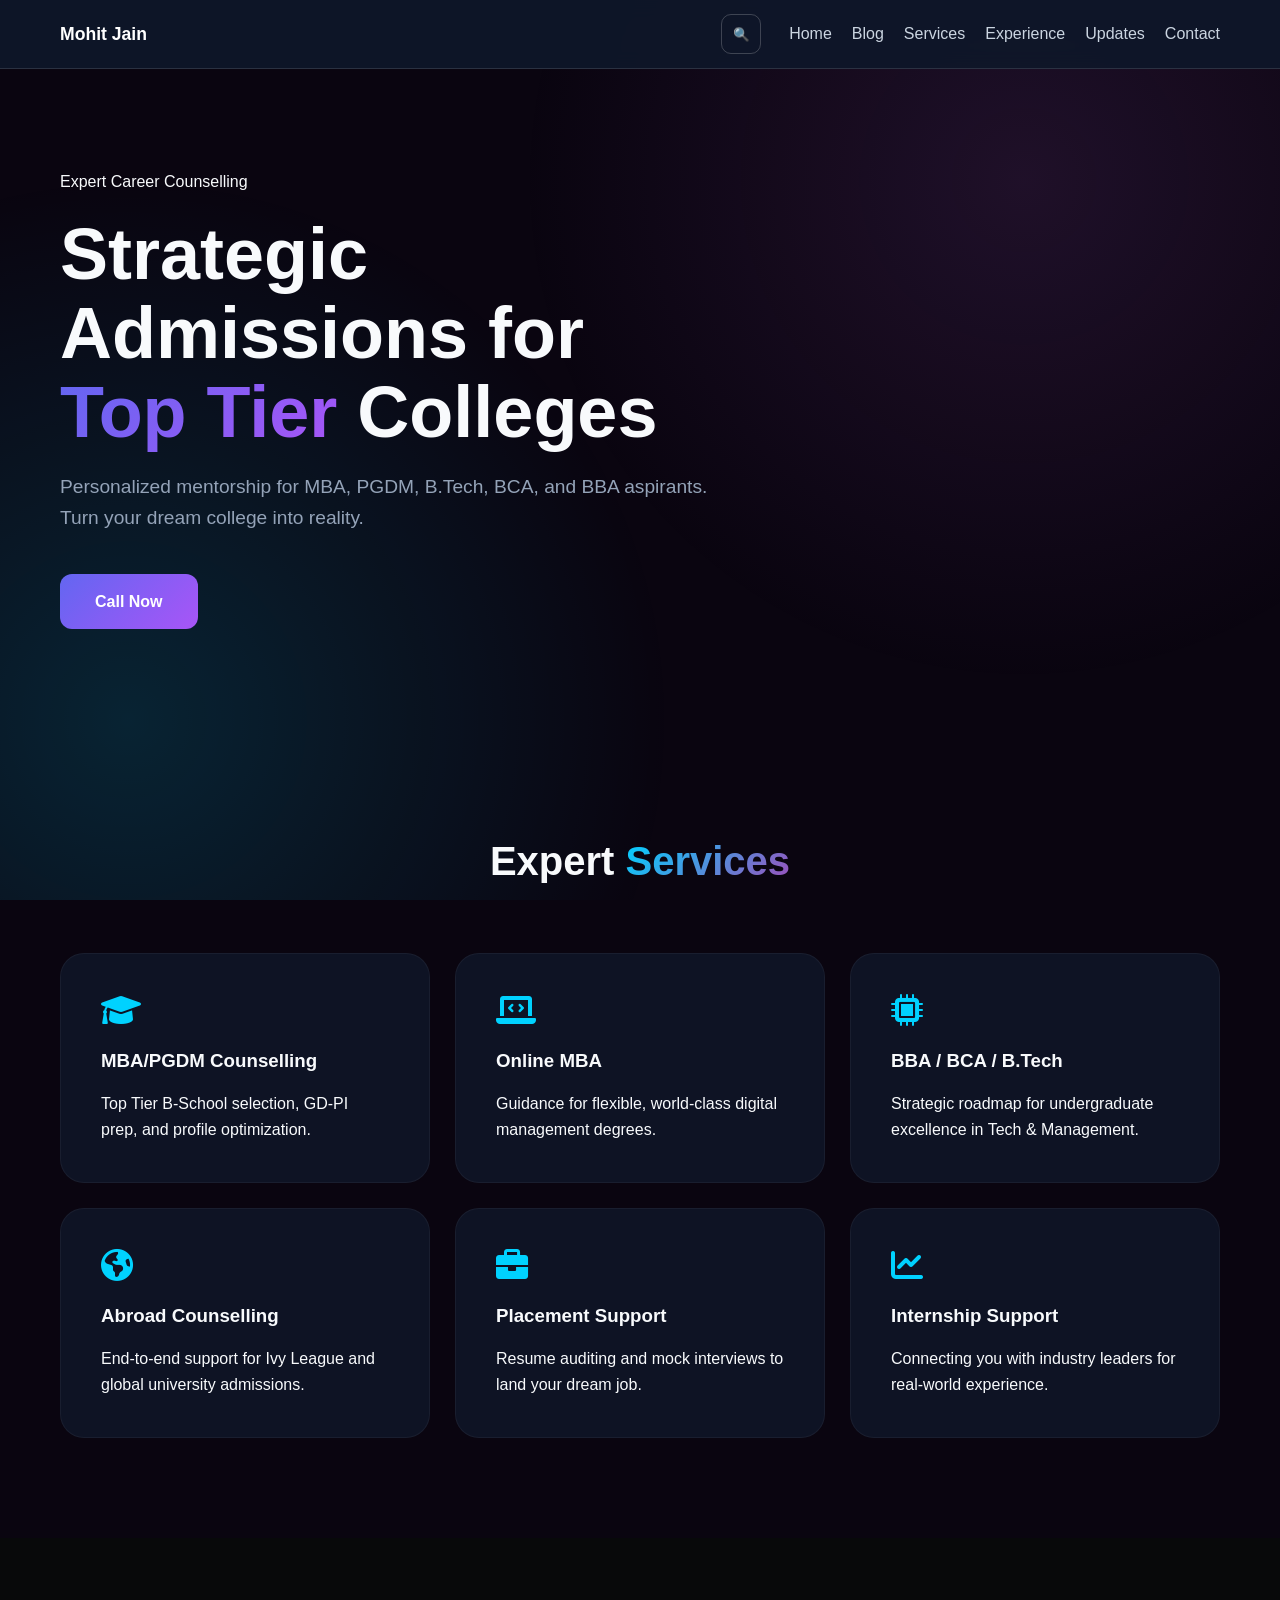
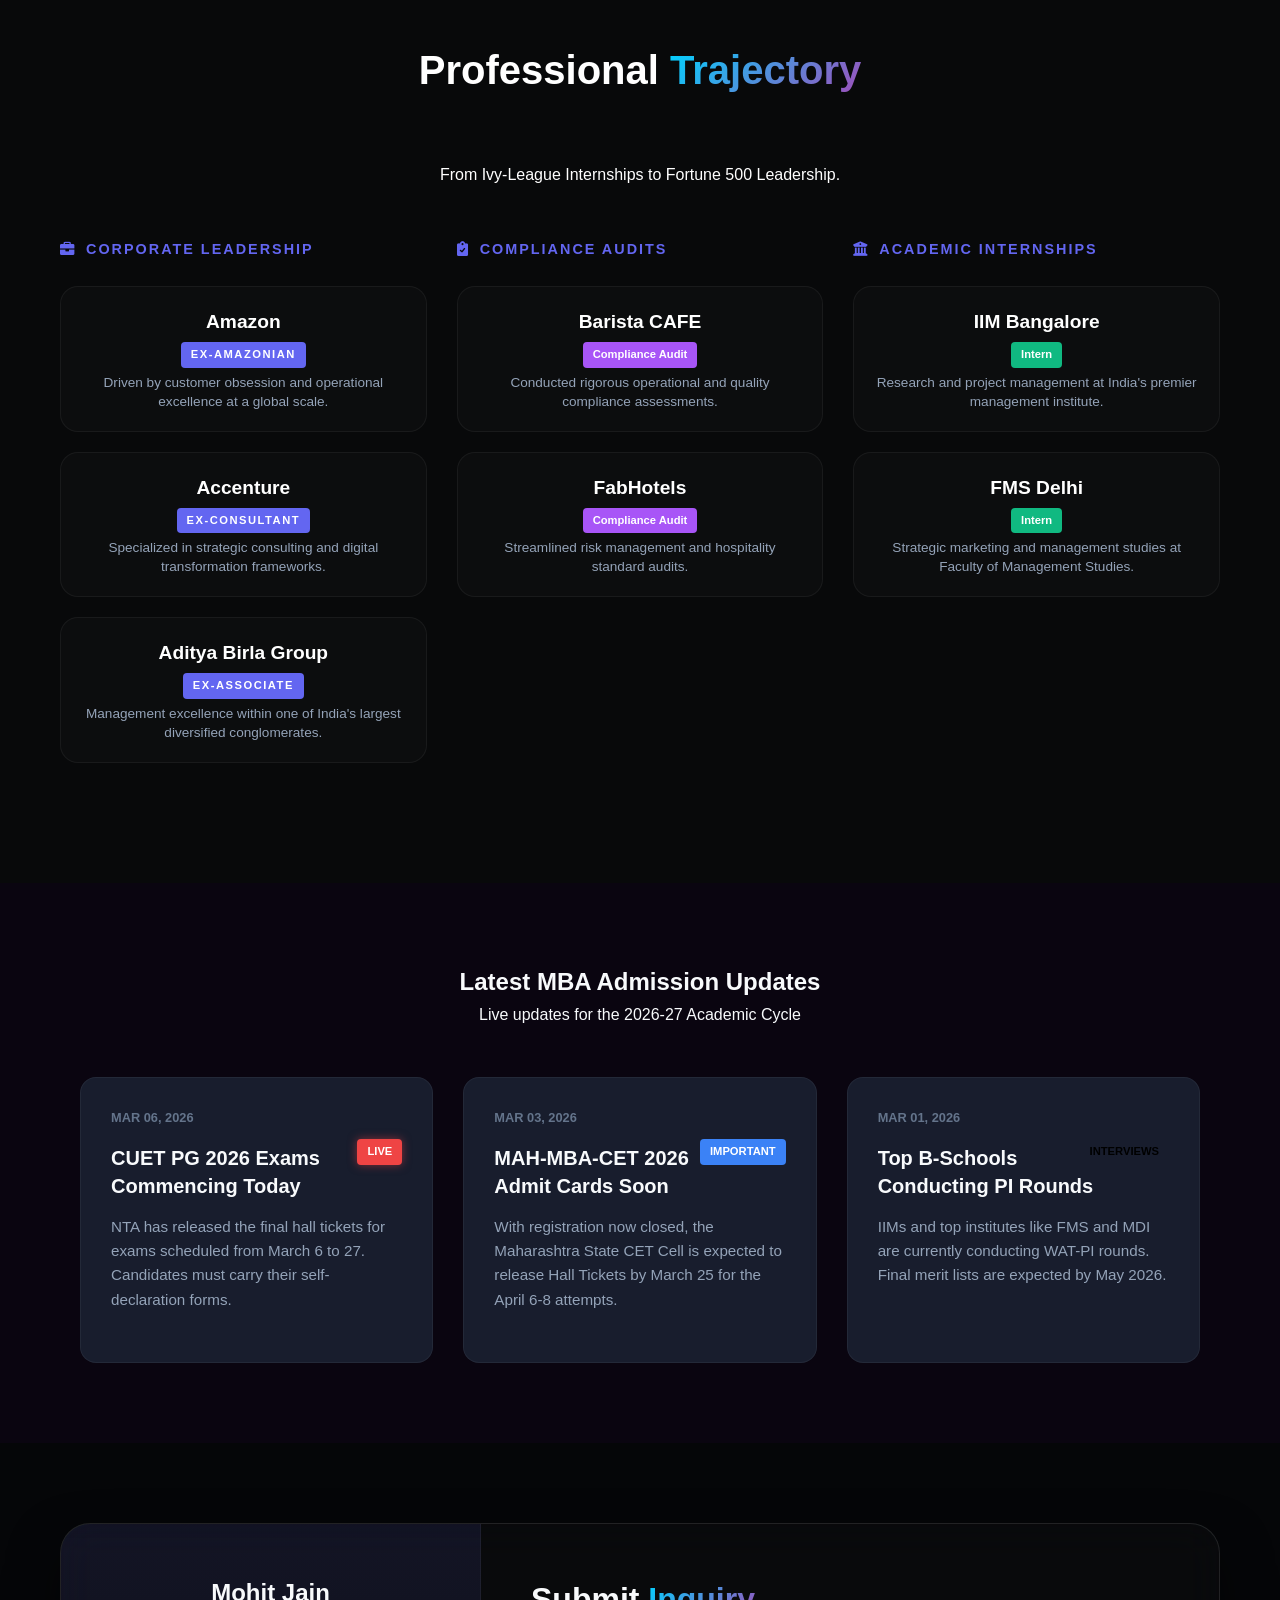
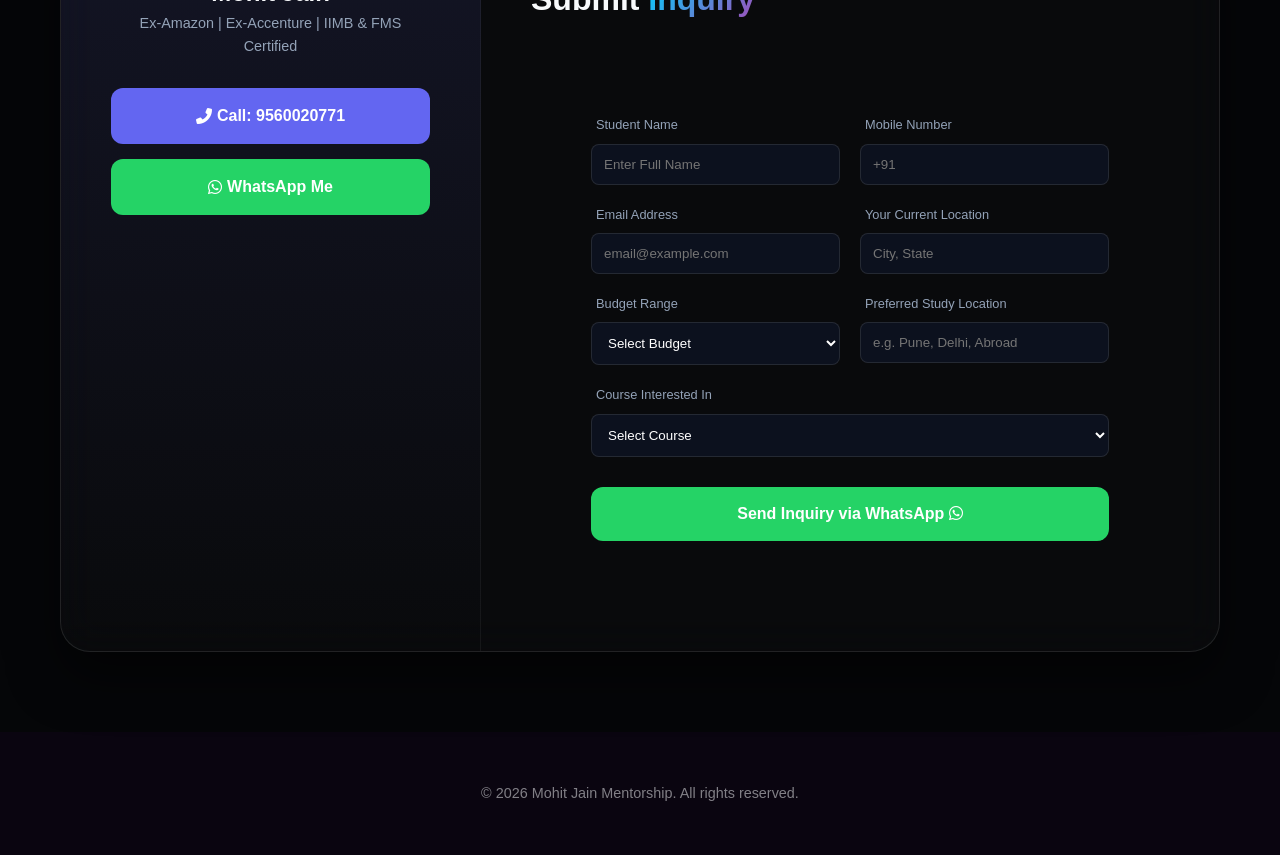
==== commit b1baba01: "Add files via upload" ====
--- a/index.html
+++ b/index.html
@@ -288,7 +288,18 @@
                     </div>
                     <div class="input-group full-width">
                         <label>Course Interested In</label>
-                        <input type="text" id="course" placeholder="e.g. MBA, B.Tech, BCA" required>
+                        <select id="course" required>
+                            <option value="" disabled selected>Select Course</option>
+                            <option value="MBA">MBA</option>
+                            <option value="PGDM">PGDM</option>
+                            <option value="ONLINE MBA">ONLINE MBA</option>
+                            <option value="ONLINE BBA">ONLINE BBA</option>
+                            <option value="ABROAD MBA">ABROAD MBA</option>
+                            <option value="BCA">BCA</option>
+                            <option value="BTECH">BTECH</option>
+                            <option value="BBA">BBA</option>
+                            <option value="MBBS">MBBS</option>
+                        </select>
                     </div>
 
                     <button type="button" onclick="sendWhatsApp()" class="btn-submit">
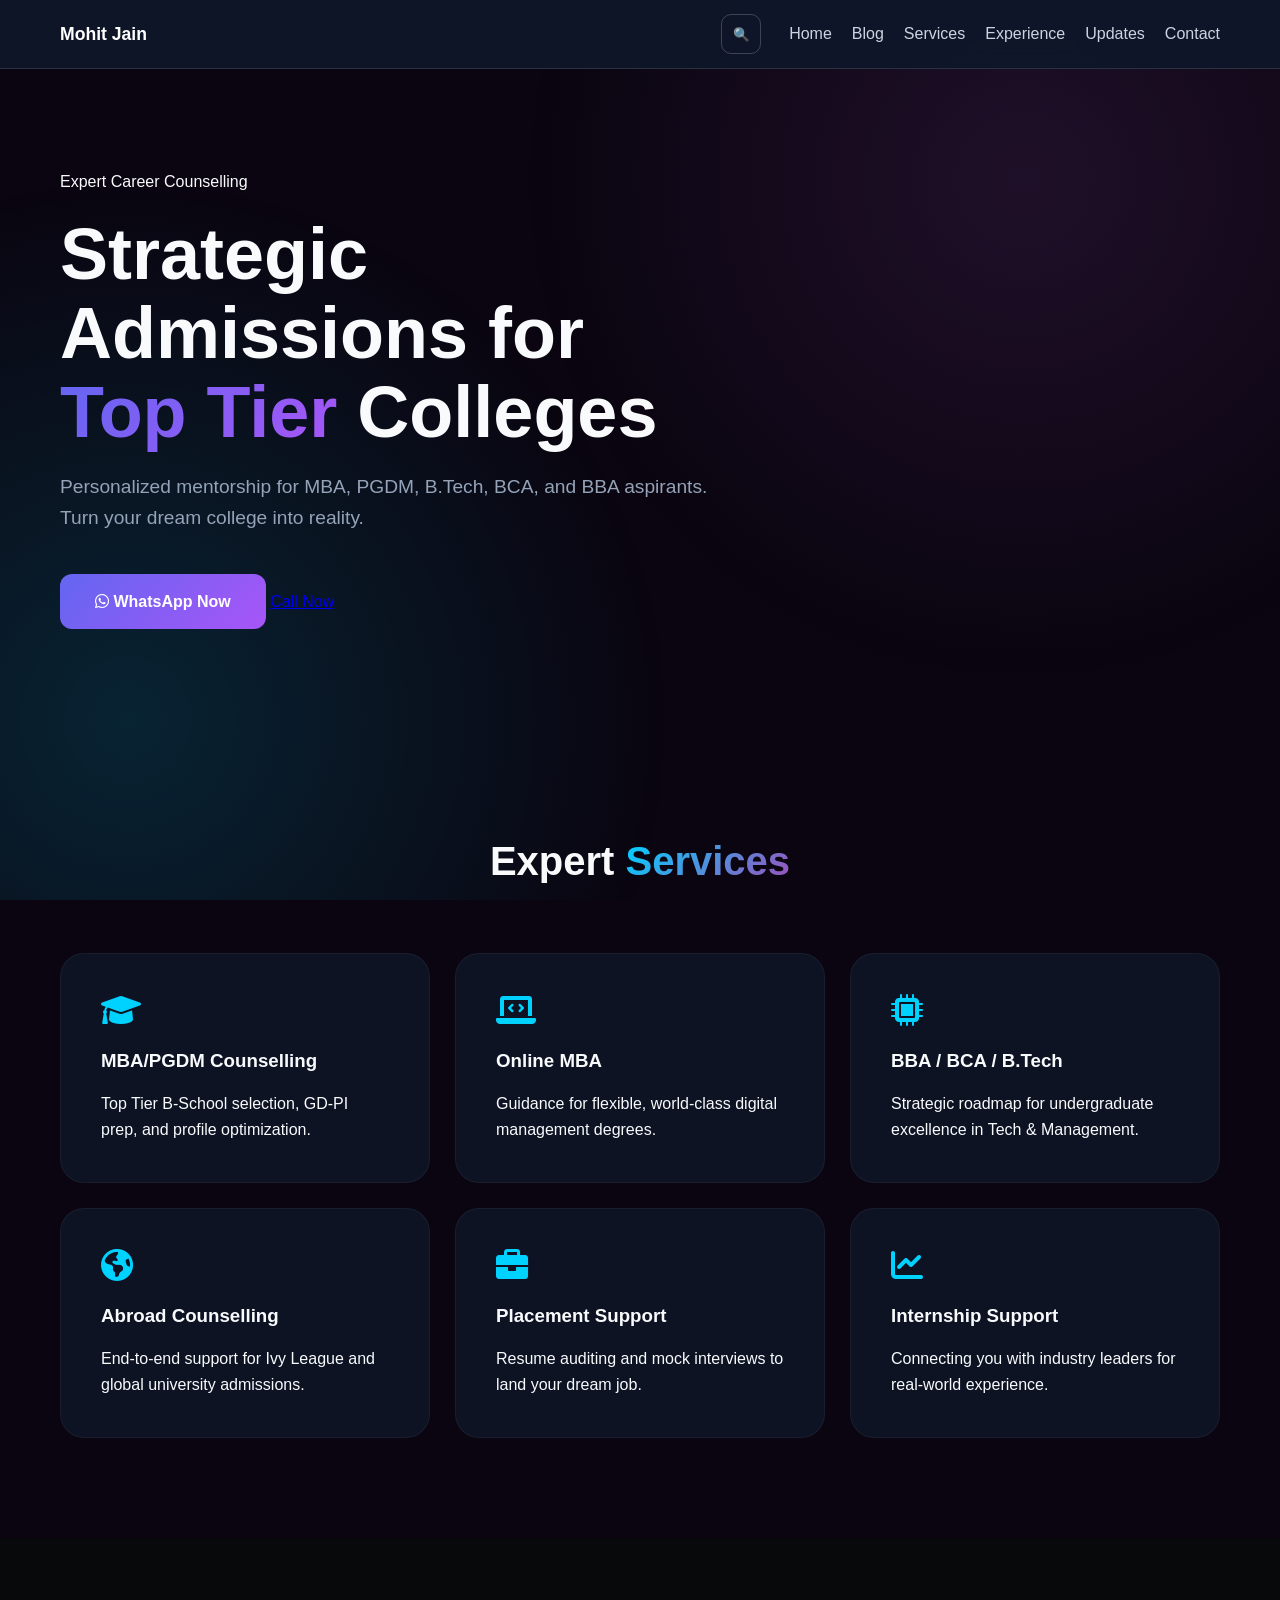
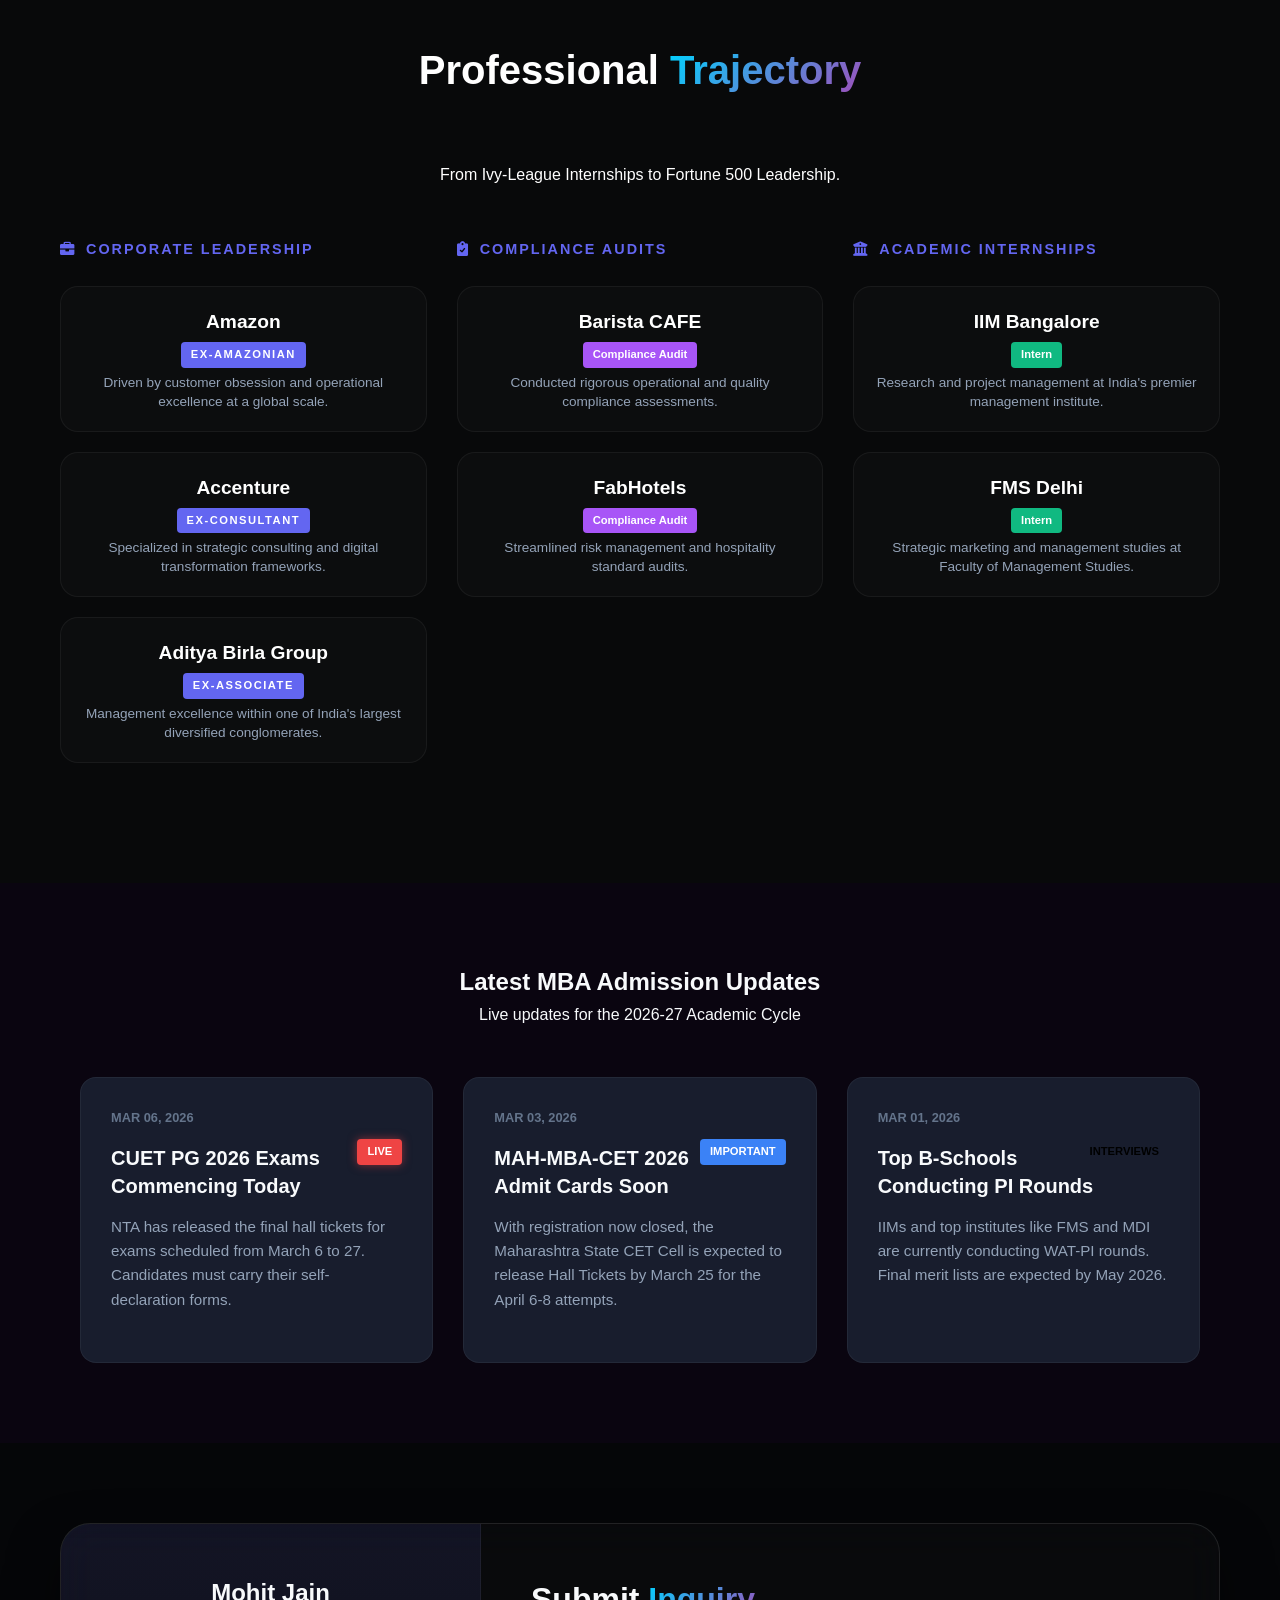
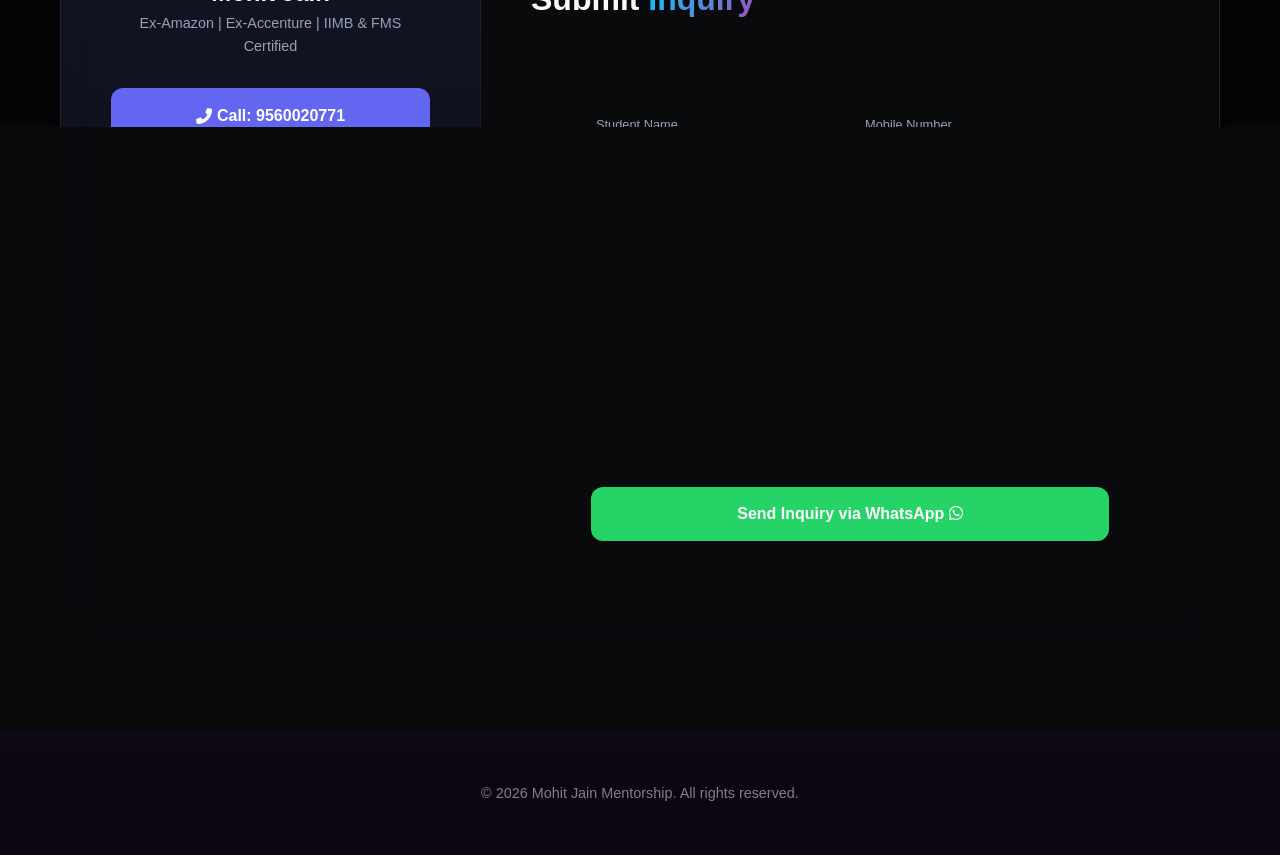
==== commit 92357c3c: "Add files via upload" ====
--- a/index.html
+++ b/index.html
@@ -69,7 +69,8 @@
                 <h1>Strategic Admissions for <span class="gradient-text">Top Tier</span> Colleges</h1>
                 <p>Personalized mentorship for MBA, PGDM, B.Tech, BCA, and BBA aspirants. Turn your dream college into reality.</p>
                 <div class="cta-group">
-                    <a href="tel:9560020771" class="btn-main">Call Now</a>
+                    <a href="https://wa.me/919560020771?text=Hi%20Mohit%20Jain%2C%20I%20want%20admission%20guidance." class="btn-main" target="_blank" rel="noopener"><i class="fab fa-whatsapp wa-icon"></i> WhatsApp Now</a>
+                    <a href="tel:9560020771" class="btn-call-hero">Call Now</a>
                 </div>         
             </div>
         </div>
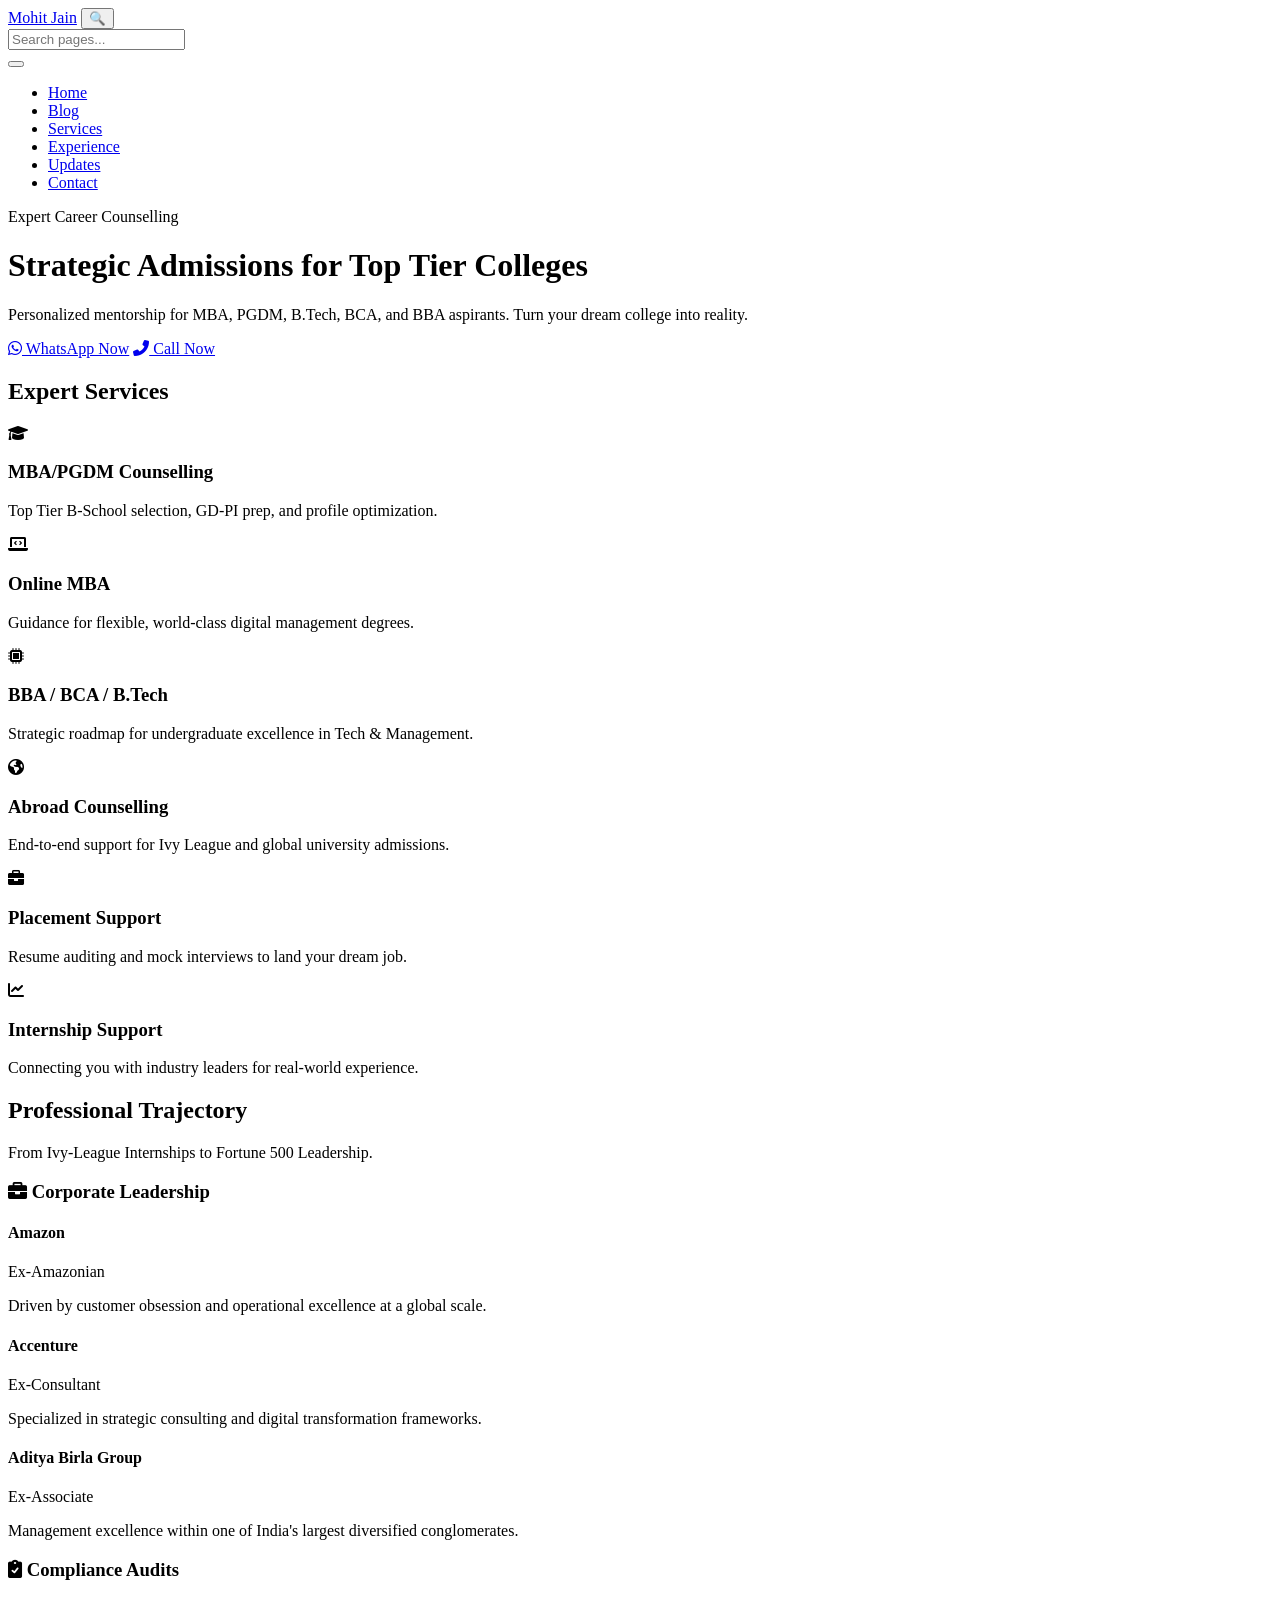
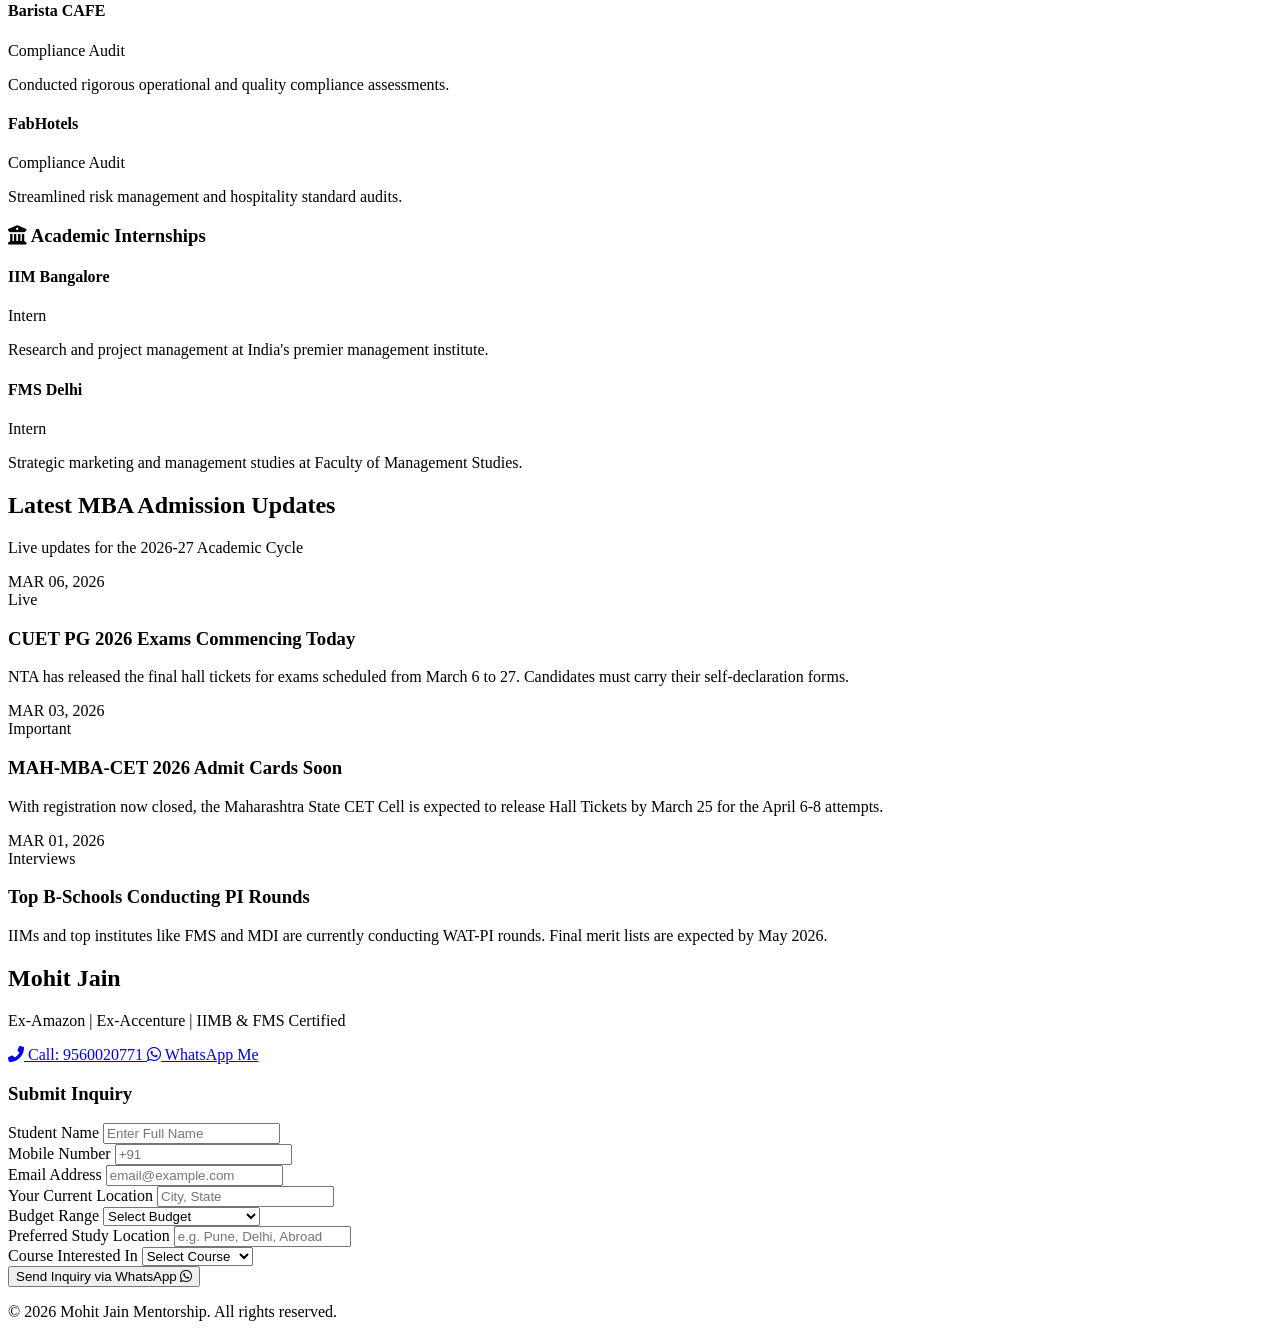
==== commit c9932c64: "Add files via upload" ====
--- a/index.html
+++ b/index.html
@@ -70,7 +70,7 @@
                 <p>Personalized mentorship for MBA, PGDM, B.Tech, BCA, and BBA aspirants. Turn your dream college into reality.</p>
                 <div class="cta-group">
                     <a href="https://wa.me/919560020771?text=Hi%20Mohit%20Jain%2C%20I%20want%20admission%20guidance." class="btn-main" target="_blank" rel="noopener"><i class="fab fa-whatsapp wa-icon"></i> WhatsApp Now</a>
-                    <a href="tel:9560020771" class="btn-call-hero">Call Now</a>
+                    <a href="tel:9560020771" class="btn-call-hero"><i class="fas fa-phone-alt call-icon"></i> Call Now</a>
                 </div>         
             </div>
         </div>
